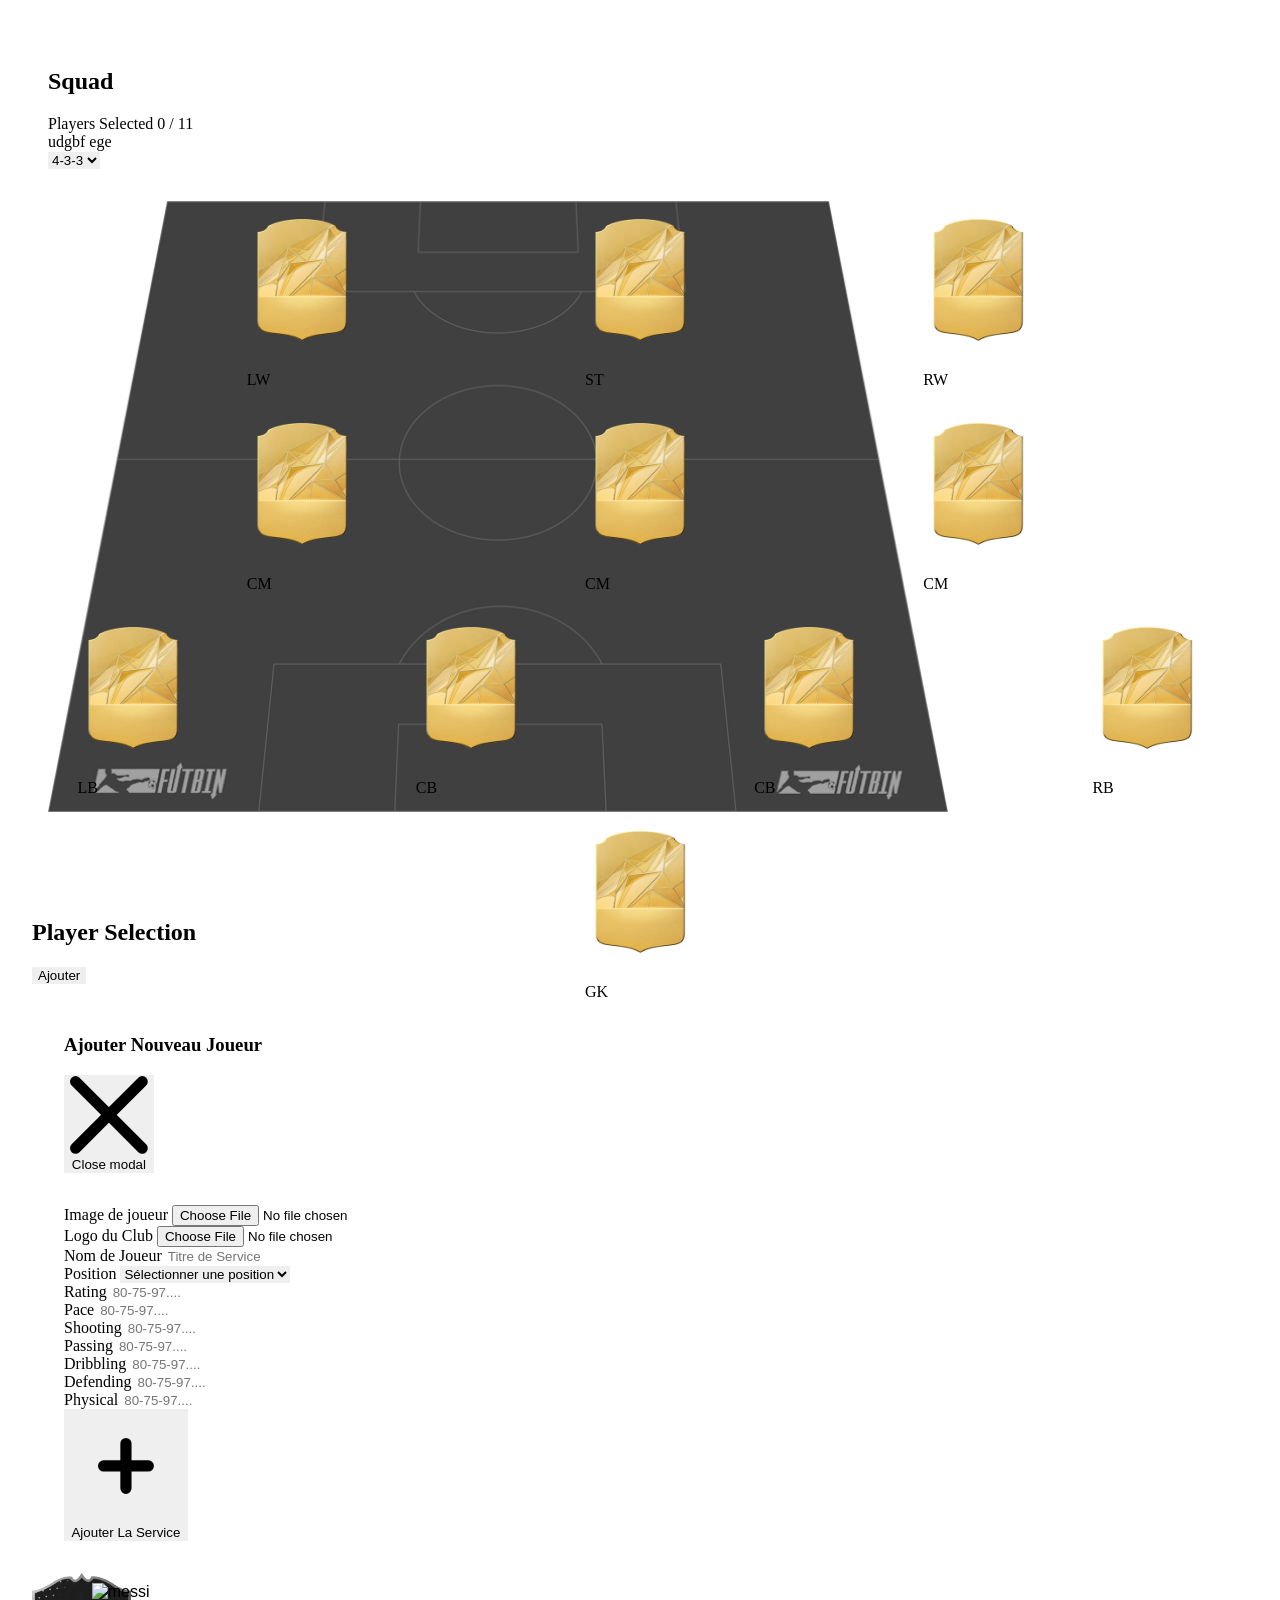
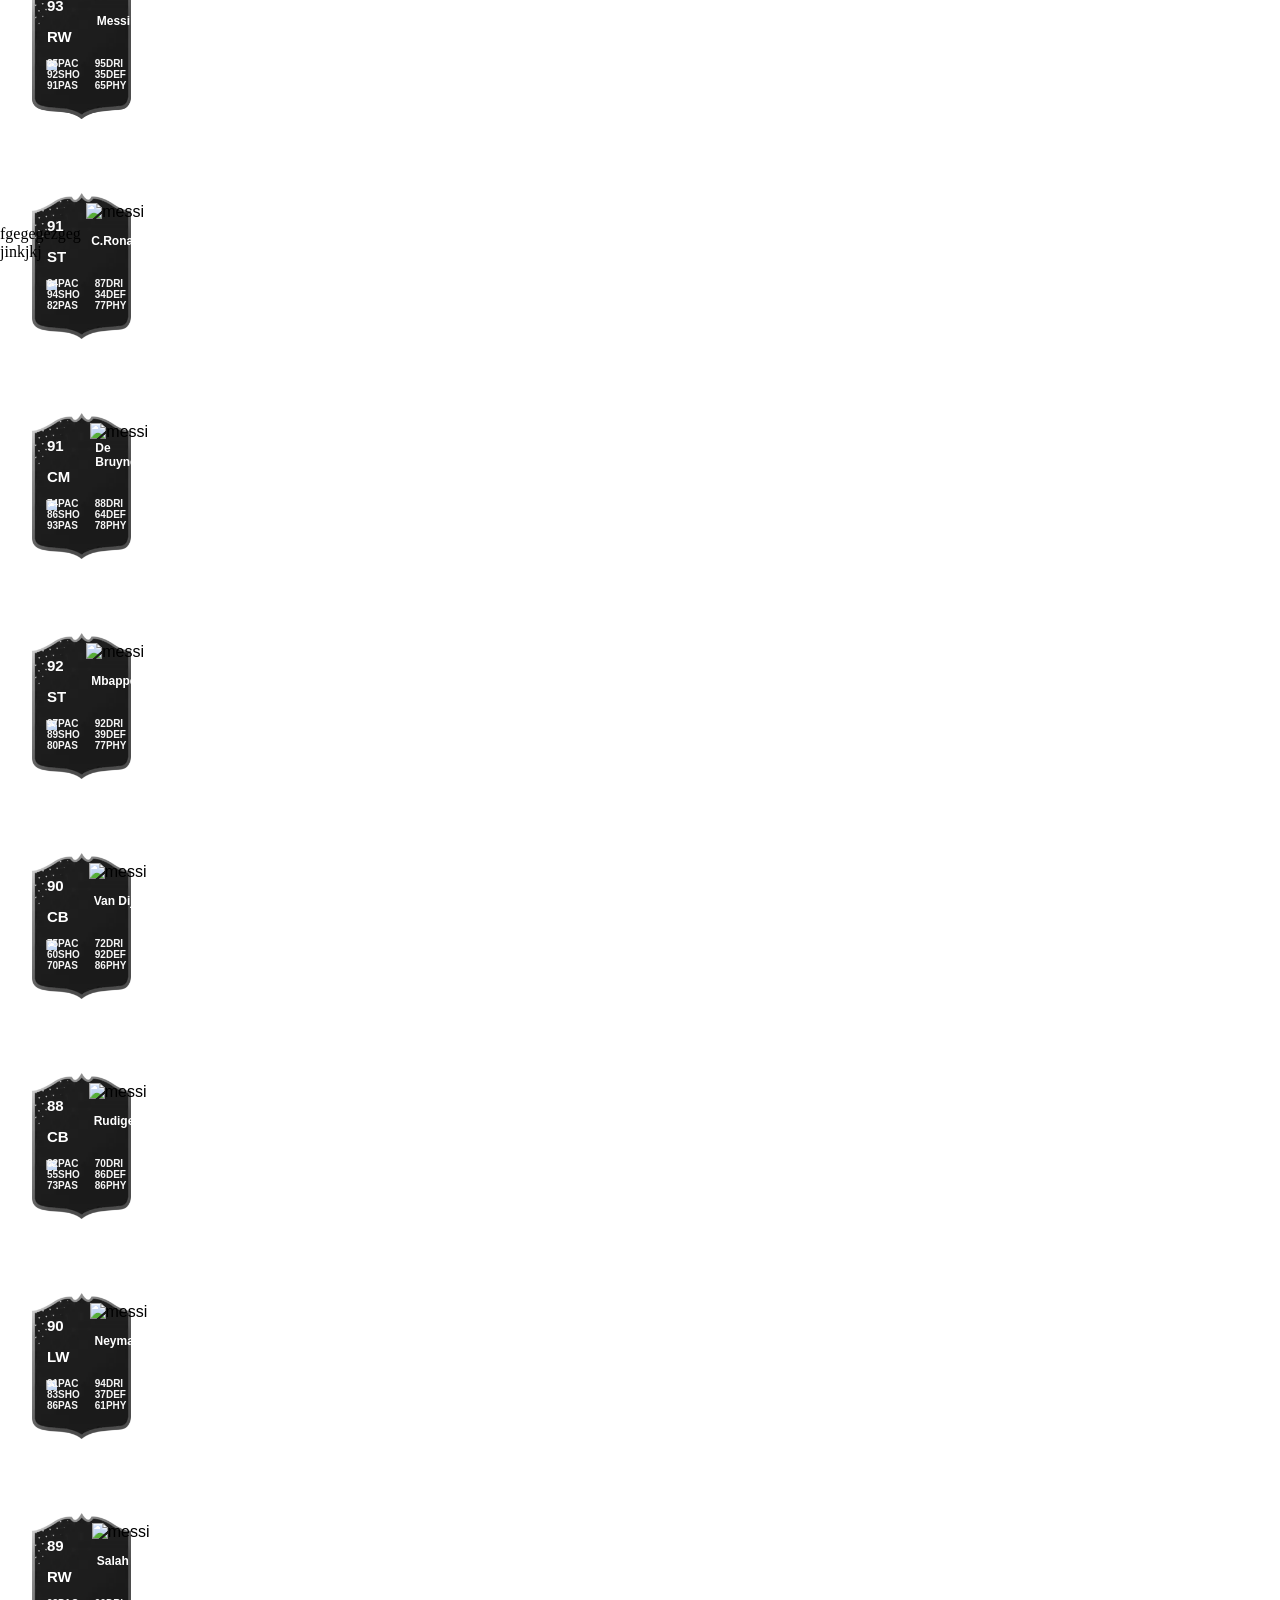
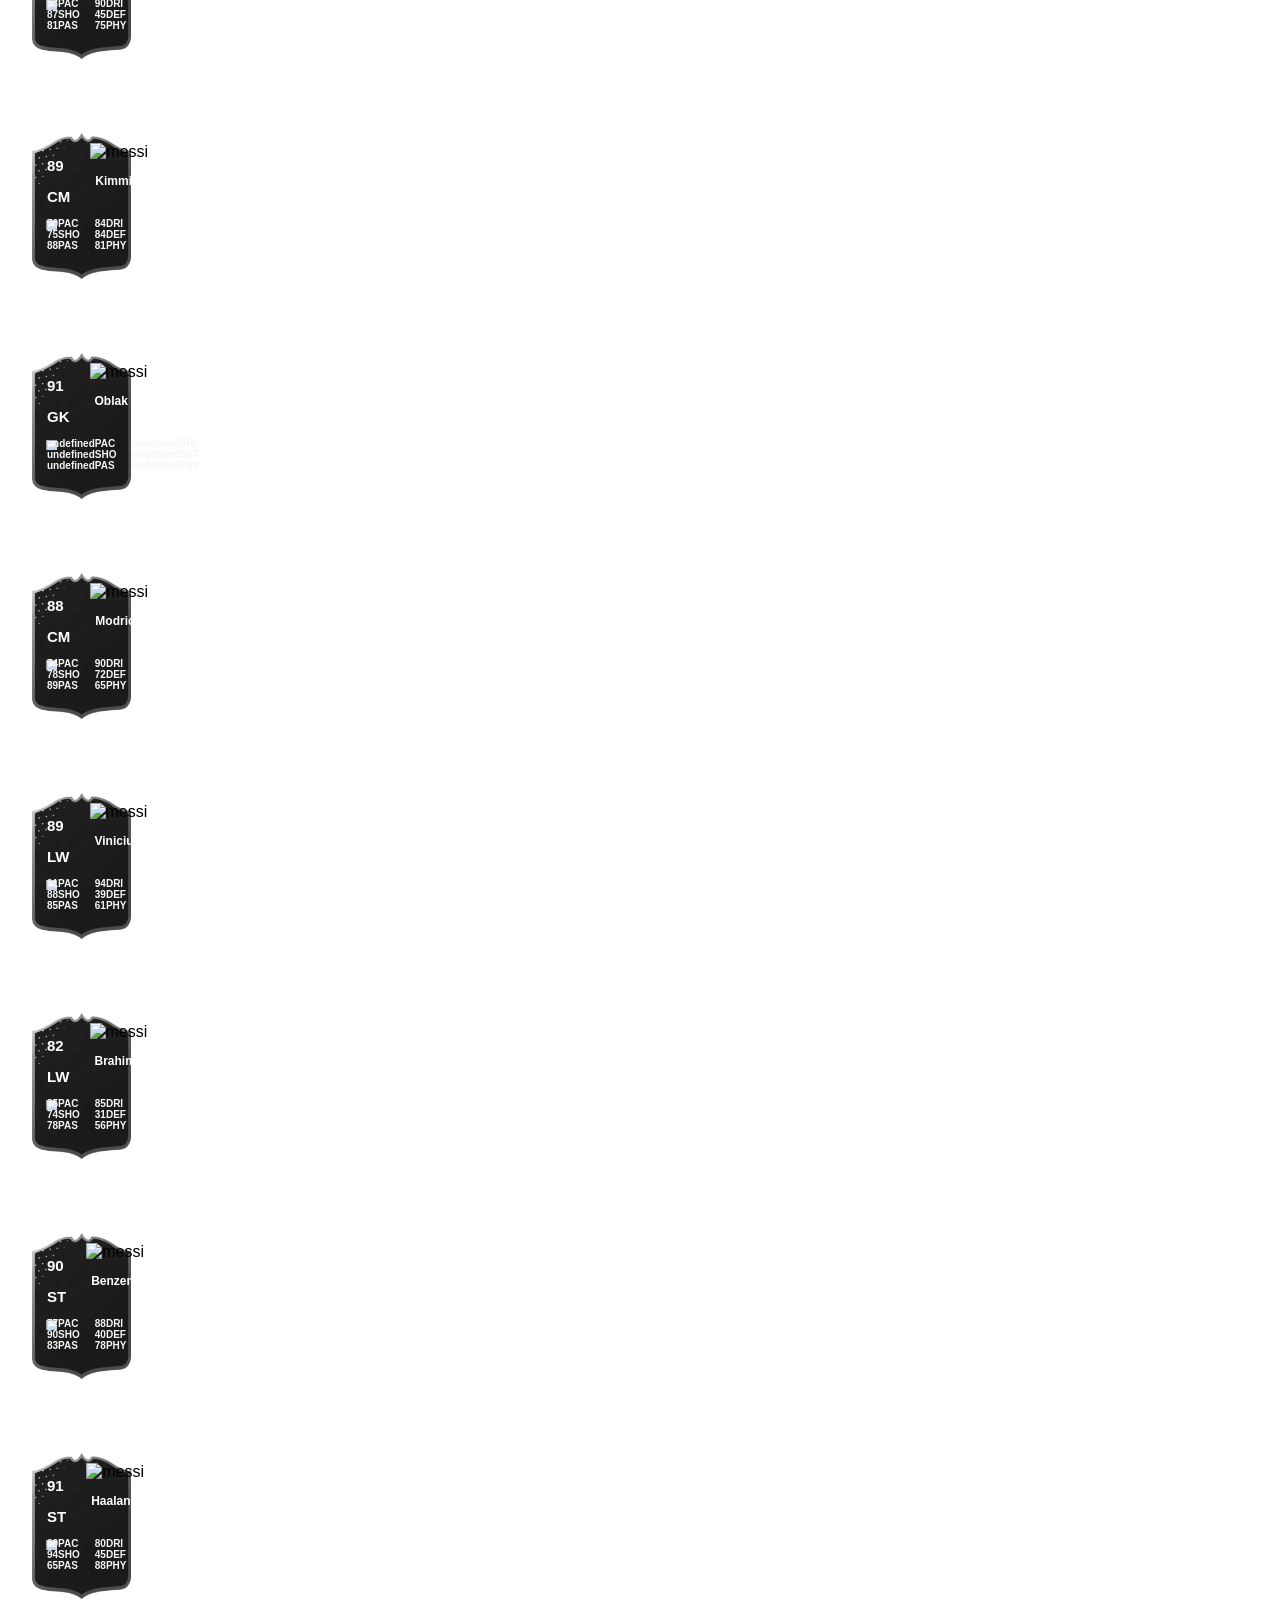
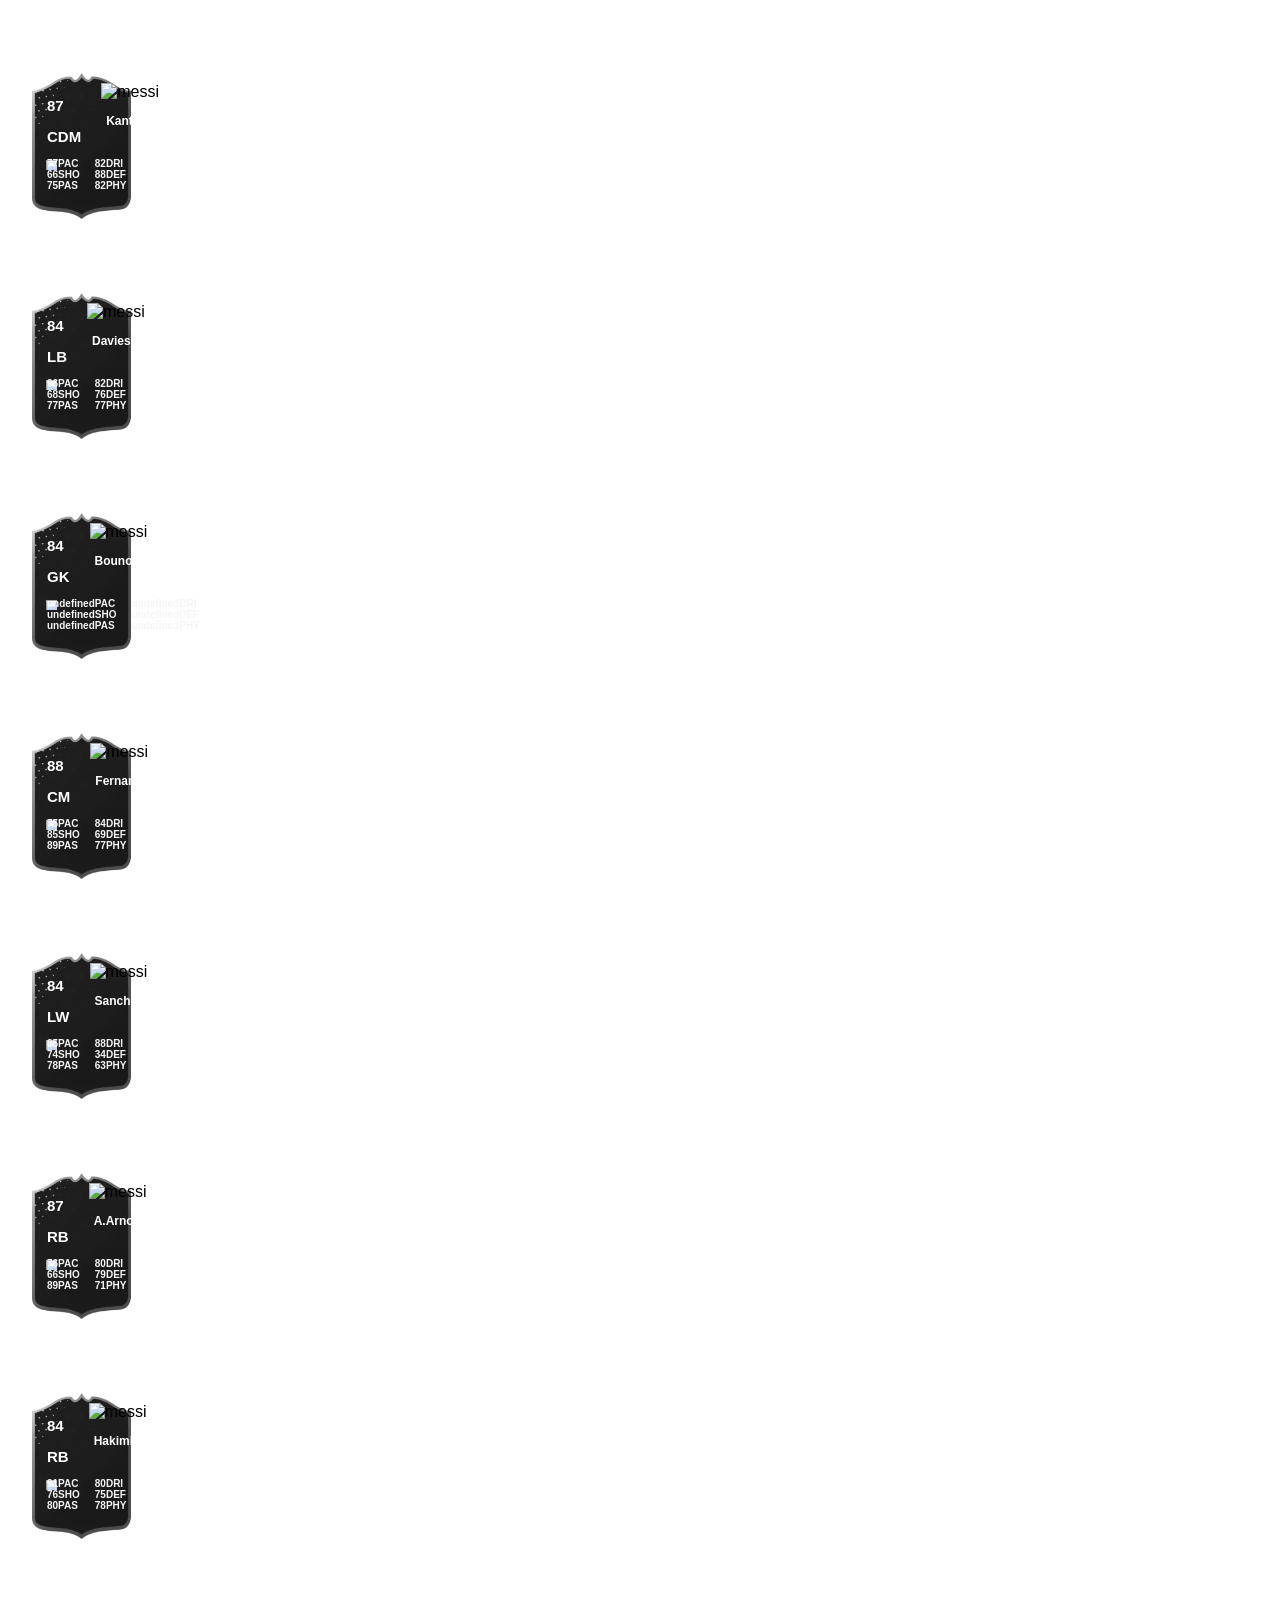
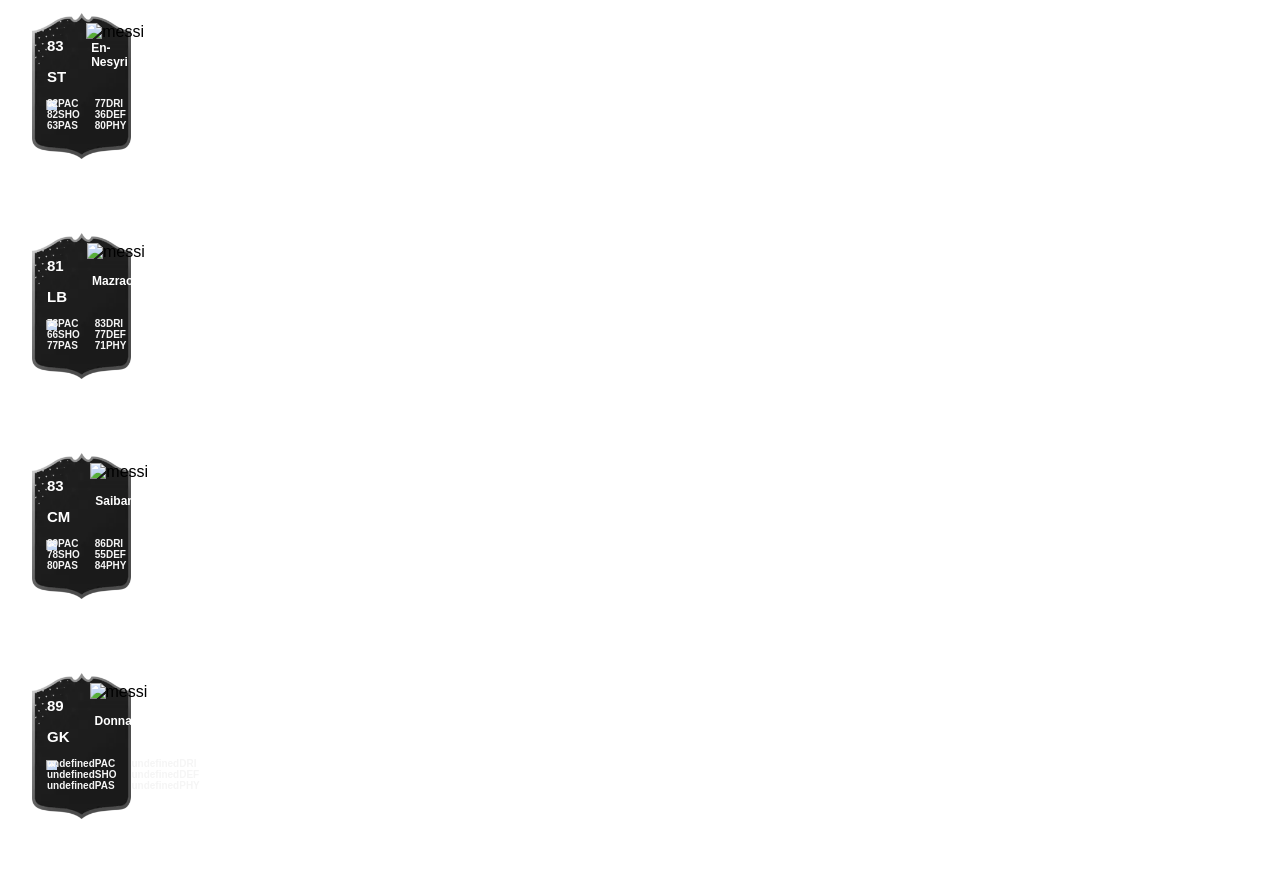
==== src/assets/pages/FUT.html @ 2de10bab "Ajouter la validation de l'ajout dans le modal, ajouter le button de la formation de l'equipe" ====
<!DOCTYPE html>
<html lang="en">
<head>
    <meta charset="UTF-8">
    <meta name="viewport" content="width=device-width, initial-scale=1.0">
    <script src="https://cdn.tailwindcss.com"></script>
    <script src="https://cdn.tailwindcss.com?plugins=forms,typography,aspect-ratio,line-clamp,container-queries"></script>
    <title>FUT</title>
    <link rel="stylesheet" href="../pages/st.css">
</head>
<body class="bg-[url('../img/stadium_background.webp')]">
    <main>
        <section class="">
            
            <div class="p-4">
                
                <div class="flex flex-col lg:flex-row gap-4">
                  
                  <div class="flex-1 rounded-lg shadow-lg p-4">
                    
                    <div class="bg-gradient-to-b from-black via-black-100 to-gray-100 p-4 rounded-lg text-white text-center mb-4">
                      <h2 class="font-bold">Squad</h2>
                      <div class="flex justify-around mt-4">
                        <div>
                          <span class="block text-sm">Players Selected</span>
                          <span class="font-bold text-xl">0 / 11</span>
                        </div>
                        <div>
                          <span class="block text-sm">udgbf</span>
                          <span class="font-bold text-xl">ege</span>
                        </div>
                        <div class="mb-4">
                            <select name="Select plan" id="">
                             <option value="433">4-3-3</option>
                             <option value="433">4-4-2</option>
                             <option value="433">4-5-2</option>
                            </select>
                        </div>
                       </div>
                    </div>
              
                    <div id="equipe" class="p-4 rounded-lg relative">
                       <!-- <img  src="../img/https3A2F2Fcdn.png" alt="" srcset=""> -->
                       <div id="squad" style="background-image: url(../img/https3A2F2Fcdn.png); background-repeat: no-repeat; background-size: 900px;" class="squad_builder">
                            <div data-position="GK" class="player player1">
                                <div class="transition-all hover:scale-105"><img src="../img/badge_gold.webp" style="width: 110px ; height: 150px;" alt=""></div>
                                <p>GK</p>
                            </div>
                        
                            <div data-position="LB" class="player player2">
                                <div class="transition-all hover:scale-105"><img src="../img/badge_gold.webp" style="width: 110px ; height: 150px;" alt=""></div>
                                <p>LB</p>
                            </div>
                            <div data-position="CB" class="player player3">
                                <div class="transition-all hover:scale-105"><img src="../img/badge_gold.webp" style="width: 110px ; height: 150px;" alt=""></div>
                                <p>CB</p>
                            </div>
                            <div data-position="CB" class="player player4">
                                <div class="transition-all hover:scale-105"><img src="../img/badge_gold.webp" style="width: 110px ; height: 150px;" alt=""></div>
                                <p>CB</p>
                            </div>
                            <div data-position="RB" class="player player5">
                                <div class="transition-all hover:scale-105"><img src="../img/badge_gold.webp" style="width: 110px ; height: 150px;" alt=""></div>
                                <p>RB</p>
                            </div>
                            <div data-position="CM" class="player player6">
                                <div class="transition-all hover:scale-105"><img src="../img/badge_gold.webp" style="width: 110px ; height: 150px;" alt=""></div>
                                <p>CM</p>
                            </div>
                            <div data-position="CM" class="player player7">
                                <div class="transition-all hover:scale-105"><img src="../img/badge_gold.webp" style="width: 110px ; height: 150px;" alt=""></div>
                                <p>CM</p>
                            </div>
                            <div data-position="CM" class="player player8">
                                <div class="transition-all hover:scale-105"><img src="../img/badge_gold.webp" style="width: 110px ; height: 150px;" alt=""></div>
                                <p>CM</p>
                            </div>
                            <div data-position="LW" class="player player9">
                                <div class="transition-all hover:scale-105"><img src="../img/badge_gold.webp" style="width: 110px ; height: 150px;" alt=""></div>
                                <p>LW</p>
                            </div>
                            <div data-position="ST" class="player player10">
                                <div class="transition-all hover:scale-105"><img src="../img/badge_gold.webp" style="width: 110px ; height: 150px;" alt=""></div>
                                <p>ST</p>
                            </div>
                            <div data-position="RW" class="player player11">
                                <div class="transition-all hover:scale-105"><img src="../img/badge_gold.webp" style="width: 110px ; height: 150px;" alt=""></div>
                                <p>RW</p>
                            </div>
                        
                       </div>
                    </div>
              
                    
                  </div>
              
                  <div id="players-container" class="w-full lg:w-1/3 bg-white rounded-lg shadow-lg p-4">
                    <h2 class="text-lg font-bold mb-4">Player Selection</h2>
                    <div class="flex justify-center gap-3 mt-5 mb-5">
                        <!-- Modal toggle -->
                        <button id="toggle-modal-btn" data-modal-target="crud-modal" data-modal-toggle="crud-modal" class="block text-black bg-[#FFC57A] hover:bg-blue-800 focus:ring-4 focus:outline-none focus:ring-blue-300 font-medium rounded-lg text-sm px-5 py-2.5 text-center dark:bg-blue-600 dark:hover:bg-blue-700 dark:focus:ring-blue-800" type="button">
                           Ajouter
                        </button>
          
                           <!-- Main modal -->
                          <div id="crud-modal" tabindex="-1" aria-hidden="true" class="hidden overflow-y-auto overflow-x-hidden fixed top-0 right-0 left-0 z-50 justify-center items-center w-full md:inset-0 h-[calc(100%-1rem)] max-h-full">
                               <div class="relative p-4 w-full max-w-md max-h-full">
                                <!-- Modal content -->
                                  <div class="relative bg-white rounded-lg shadow dark:bg-gray-700">
                                     <!-- Modal header -->
                                     <div class="flex items-center justify-between p-4 md:p-5 border-b rounded-t dark:border-gray-600">
                                        <h3 class="text-lg font-semibold text-gray-900 dark:text-white">
                                           Ajouter Nouveau Joueur
                                        </h3>
                                        <button id="cancel-btn"type="button" class="text-gray-400 bg-transparent hover:bg-gray-200 hover:text-gray-900 rounded-lg text-sm w-8 h-8 ms-auto inline-flex justify-center items-center dark:hover:bg-gray-600 dark:hover:text-white" data-modal-toggle="crud-modal">
                                            <svg class="w-3 h-3" aria-hidden="true" xmlns="http://www.w3.org/2000/svg" fill="none" viewBox="0 0 14 14">
                                            <path stroke="currentColor" stroke-linecap="round" stroke-linejoin="round" stroke-width="2" d="m1 1 6 6m0 0 6 6M7 7l6-6M7 7l-6 6"/>
                                            </svg>
                                            <span class="sr-only">Close modal</span>
                                        </button>
                                     </div>
                                   <!-- Modal body -->
                                   <form class="p-4 md:p-5">
                                     <div class="grid gap-4 mb-4 grid-cols-2">
                                       <div class="col-span-2">
                                           <label for="imagejoueur" class="block mb-2 text-sm font-medium text-gray-900 dark:text-white">Image de joueur</label>
                                           <input type="file" name="imagejoueur" id="image-joueur" class="bg-gray-50 border border-gray-300 text-gray-900 text-sm rounded-lg focus:ring-primary-600 focus:border-primary-600 block w-full p-2.5 dark:bg-gray-600 dark:border-gray-500 dark:placeholder-gray-400 dark:text-white dark:focus:ring-primary-500 dark:focus:border-primary-500">
                                       </div>
                                       <div class="col-span-2">
                                          <label for="logoclub" class="block mb-2 text-sm font-medium text-gray-900 dark:text-white">Logo du Club</label>
                                          <input type="file" name="logo" id="logo" class="bg-gray-50 border border-gray-300 text-gray-900 text-sm rounded-lg focus:ring-primary-600 focus:border-primary-600 block w-full p-2.5 dark:bg-gray-600 dark:border-gray-500 dark:placeholder-gray-400 dark:text-white dark:focus:ring-primary-500 dark:focus:border-primary-500">
                                       </div>
                                       <div class="col-span-2">
                                          <label for="name" class="block mb-2 text-sm font-medium text-gray-900 dark:text-white">Nom de Joueur</label>
                                          <input type="text" name="name" id="name" class="bg-gray-50 border border-gray-300 text-gray-900 text-sm rounded-lg focus:ring-primary-600 focus:border-primary-600 block w-full p-2.5 dark:bg-gray-600 dark:border-gray-500 dark:placeholder-gray-400 dark:text-white dark:focus:ring-primary-500 dark:focus:border-primary-500" placeholder="Titre de Service" required="">
                                       </div>
                                       <!-- <div class="col-span-2 sm:col-span-1">
                                          <label for="position" class="block mb-2 text-sm font-medium text-gray-900 dark:text-white">Position</label>
                                          <input type="tex" name="position" id="position" class="bg-gray-50 border border-gray-300 text-gray-900 text-sm rounded-lg focus:ring-primary-600 focus:border-primary-600 block w-full p-2.5 dark:bg-gray-600 dark:border-gray-500 dark:placeholder-gray-400 dark:text-white dark:focus:ring-primary-500 dark:focus:border-primary-500" placeholder="GK-CM-CB...." required="">                                  
                                       </div> -->
                                       <div class="col-span-2 sm:col-span-1">
                                        <label for="position" class="block mb-2 text-sm font-medium text-gray-900 dark:text-white">Position</label>
                                        <select name="position" id="position" class="bg-gray-50 border border-gray-300 text-gray-900 text-sm rounded-lg focus:ring-primary-600 focus:border-primary-600 block w-full p-2.5 dark:bg-gray-600 dark:border-gray-500 dark:placeholder-gray-400 dark:text-white dark:focus:ring-primary-500 dark:focus:border-primary-500" required="">
                                            <option value="">Sélectionner une position</option>
                                            <option value="GK">GK</option>
                                            <option value="LB">LB</option>
                                            <option value="CB">CB</option>
                                            <option value="RB">RB</option>
                                            <option value="CM">CM</option>
                                            <option value="LW">LW</option>
                                            <option value="RW">RW</option>
                                            <option value="ST">ST</option>
                                        </select>
                                    </div>
                                       <div class="col-span-2 sm:col-span-1">
                                          <label for="rating" class="block mb-2 text-sm font-medium text-gray-900 dark:text-white">Rating</label>
                                          <input type="number" name="rating" id="rating" class="bg-gray-50 border border-gray-300 text-gray-900 text-sm rounded-lg focus:ring-primary-600 focus:border-primary-600 block w-full p-2.5 dark:bg-gray-600 dark:border-gray-500 dark:placeholder-gray-400 dark:text-white dark:focus:ring-primary-500 dark:focus:border-primary-500" placeholder="80-75-97...." required="">
                                       </div>
                                       <div class="col-span-2 sm:col-span-1">
                                          <label for="pace" class="block mb-2 text-sm font-medium text-gray-900 dark:text-white">Pace</label>
                                          <input type="number" name="pace" id="pace" class="bg-gray-50 border border-gray-300 text-gray-900 text-sm rounded-lg focus:ring-primary-600 focus:border-primary-600 block w-full p-2.5 dark:bg-gray-600 dark:border-gray-500 dark:placeholder-gray-400 dark:text-white dark:focus:ring-primary-500 dark:focus:border-primary-500" placeholder="80-75-97...." required="">
                                       </div>
                                       <div class="col-span-2 sm:col-span-1">
                                          <label for="shooting" class="block mb-2 text-sm font-medium text-gray-900 dark:text-white">Shooting</label>
                                          <input type="number" name="shooting" id="shooting" class="bg-gray-50 border border-gray-300 text-gray-900 text-sm rounded-lg focus:ring-primary-600 focus:border-primary-600 block w-full p-2.5 dark:bg-gray-600 dark:border-gray-500 dark:placeholder-gray-400 dark:text-white dark:focus:ring-primary-500 dark:focus:border-primary-500" placeholder="80-75-97...." required="">
                                       </div>
                                       <div class="col-span-2 sm:col-span-1">
                                          <label for="passing" class="block mb-2 text-sm font-medium text-gray-900 dark:text-white">Passing</label>
                                          <input type="number" name="passing" id="passing" class="bg-gray-50 border border-gray-300 text-gray-900 text-sm rounded-lg focus:ring-primary-600 focus:border-primary-600 block w-full p-2.5 dark:bg-gray-600 dark:border-gray-500 dark:placeholder-gray-400 dark:text-white dark:focus:ring-primary-500 dark:focus:border-primary-500" placeholder="80-75-97...." required="">
                                       </div>
                                       <div class="col-span-2 sm:col-span-1">
                                          <label for="dribbling" class="block mb-2 text-sm font-medium text-gray-900 dark:text-white">Dribbling</label>
                                          <input type="number" name="dribbling" id="dribbling" class="bg-gray-50 border border-gray-300 text-gray-900 text-sm rounded-lg focus:ring-primary-600 focus:border-primary-600 block w-full p-2.5 dark:bg-gray-600 dark:border-gray-500 dark:placeholder-gray-400 dark:text-white dark:focus:ring-primary-500 dark:focus:border-primary-500" placeholder="80-75-97...." required="">
                                       </div>
                                       <div class="col-span-2 sm:col-span-1">
                                          <label for="defending" class="block mb-2 text-sm font-medium text-gray-900 dark:text-white">Defending</label>
                                          <input type="number" name="defending" id="defending" class="bg-gray-50 border border-gray-300 text-gray-900 text-sm rounded-lg focus:ring-primary-600 focus:border-primary-600 block w-full p-2.5 dark:bg-gray-600 dark:border-gray-500 dark:placeholder-gray-400 dark:text-white dark:focus:ring-primary-500 dark:focus:border-primary-500" placeholder="80-75-97...." required="">
                                       </div>
                                       <div class="col-span-2 sm:col-span-1">
                                          <label for="physical" class="block mb-2 text-sm font-medium text-gray-900 dark:text-white">Physical</label>
                                          <input type="number" name="physical" id="physical" class="bg-gray-50 border border-gray-300 text-gray-900 text-sm rounded-lg focus:ring-primary-600 focus:border-primary-600 block w-full p-2.5 dark:bg-gray-600 dark:border-gray-500 dark:placeholder-gray-400 dark:text-white dark:focus:ring-primary-500 dark:focus:border-primary-500" placeholder="80-75-97...." required="">
                                       </div>
                                      </div>
                                     <button id="ajouter-joueur" type="button"class="text-black inline-flex items-center bg-[#FFC57A] hover:bg-blue-800 focus:ring-4 focus:outline-none focus:ring-blue-300 font-medium rounded-lg text-sm px-5 py-2.5 text-center dark:bg-blue-600 dark:hover:bg-blue-700 dark:focus:ring-blue-800">
                                        <svg class="me-1 -ms-1 w-5 h-5" fill="currentColor" viewBox="0 0 20 20" xmlns="http://www.w3.org/2000/svg"><path fill-rule="evenodd" d="M10 5a1 1 0 011 1v3h3a1 1 0 110 2h-3v3a1 1 0 11-2 0v-3H6a1 1 0 110-2h3V6a1 1 0 011-1z" clip-rule="evenodd"></path></svg>
                                         Ajouter La Service
                                     </button>
                                    </form>
                  </div>
              </div>
                          </div> 
                        
                    </div>
                    <div class="overflow-y-scroll max-h-96" id="cards">
                        <div id="card" class ="bg-[url('../img/placeholder-card-normal.webp')] player transition-all hover:scale-105 flex flex-row card">
                            
                        </div>
                    </div>
                  </div>
                </div>
              </div>

        </section>                                         
        <section>
            <div class="row">
                <div class="col-md-7">fgegegezgeg</div>
                   <div class="col-md-1">jinkjkj 
                   <div class="col-md-4">

                   </div>
                   </div>
                </div>
        </section>
        
    </main>
    <script src="team.js"></script>
</body>
</html>
---- src/assets/pages/st.css ----
*{
 color: rgb(0, 0, 0);
}

body{
    
    background-size: 100% auto;
    background-position: top 70px;
    background-repeat: no-repeat;
    min-width: 320px;
    min-height: 100vh;
    margin: 0;
    display: block;

}
:root{
    --tw-gradient-from: #3b82f6

}



.p-4 {
    padding: 1rem;
}
.to-white {
    --tw-gradient-to: #fff var(--tw-gradient-to-position);
}
.from-blue-500 {
    --tw-gradient-from: #3b82f6 var(--tw-gradient-from-position);
    --tw-gradient-to: rgb(59 130 246 / 0) var(--tw-gradient-to-position);
    --tw-gradient-stops: var(--tw-gradient-from), var(--tw-gradient-to);
}
.bg-gradient-to-b {
    background-image: linear-gradient(to bottom, var(--tw-gradient-stops));
}
.min-h-screen {
    min-height: 100vh;
}
* {
    box-sizing: border-box;
    border-width: 0;
    border-style: solid;
    border-color: #e5e7eb;
}
div {
    display: block;
    unicode-bidi: isolate;
}
.squad_builder{
    display: grid;
    height: 650px;
    place-items: center;
    
    grid-template-columns: repeat(7,1fr); /* Three columns */
    grid-template-rows: repeat(7,1fr);/* Auto-sized rows */
    grid-column-gap: 0px;
    grid-row-gap: 0px;
    grid-template-areas: 
     "... ... st ... ..."
     "lw ... ... ... rw"
     "... cm cm cm ..."
     "lb cb ... cb rb"
     "... ... gk ... ..."; 
} 
.player1{
    grid-area: 7/4/8/5;
}
.player2{
    grid-area: 6/1/7/2;
}
.player3{
    grid-area: 6/3/7/4;
}
.player4{
    grid-area: 6/5/7/6;
}
.player5{
    grid-area: 6/7/7/8;
}
.player6{
    grid-area: 4/2/5/3;
}
.player7{
    grid-area: 4/4/5/5;
}
.player8{
    grid-area: 4/6/5/7;
}
.player9{
    grid-area: 2/2/3/3;
}
.player10{
    grid-area: 2/4/3/5;
}
.player11{
    grid-area: 2/6/3/7;
}

.players-container{

    flex-wrap: wrap;
    display: none;
    width: 70%;
}
.card{
    background-image: url("../img/placeholder-card-normal.webp");
    background-size: 100%;
    height:220px;
    width:99px;
    background-repeat: no-repeat;
    font-family: "Oswald", sans-serif;
    font-optical-sizing: auto;
    font-weight: normal;
    font-style: normal;
}
.card .first-section{
    height:55px;
}
.card .image-name{
    display: flex;
    flex-direction: column;
}


.card .image-name img{
    height: 60px;
    width:60px;
    padding-top: 10px;
}

.card .image-name h1{
    margin: 0;
    font-size: 12px;
    color: white;
    
}

.first-section{
    display: flex;
    flex-direction: row;
    gap: 20px;
}

.card .first-section .position-rating{
    display: flex;
    flex-direction: column;
    gap:2px;
    padding-top: 15px;
}

.card .first-section .position-rating img{
    height:25px;
    width:25px;
    padding-left: 15px;
}

.card .first-section .position-rating h1{
    font-size: 15px;
    color: white;
    padding-left: 15px;
}
.nom{
    padding-left: 5px;
} 
.card .first-section .position-rating img{
    padding-left:14px ;
    padding-bottom: 15px;
}
.card .first-section .position-rating .rating{
    padding-top: 9px;
    margin:0;

}


.card .first-section .position-rating .positions{
    margin: 0;
}


.card .informations h1{
    font-size: 10px;
    color: whitesmoke;
    margin:0;

}

.card .informations{
    display: flex;
    flex-direction: row;
    gap: 15px;
    margin-bottom: 10px;
    padding-left: 15px;
    padding-top: 30px;

}

/* For small screens, like mobile (max-width: 600px) */
@media (max-width: 600px) {
    .card {
        width: 100%; /* Full width for small screens */
        height: auto; /* Auto height */
        grid-template-columns: 1fr; /* 1 column layout for mobile */
    }

    .card .first-section {
        height: auto; /* Adjust the height of the first section */
    }

    .card .image-name img {
        width: 50px; /* Smaller image size on mobile */
        height: 50px;
    }

    .card .first-section .position-rating {
        flex-direction: row; /* Position ratings side-by-side on mobile */
        padding-top: 10px;
    }

    .card .first-section .position-rating h1 {
        font-size: 12px; /* Adjust font size for smaller screens */
    }

    .card .informations {
        grid-template-columns: 1fr; /* Stack the information section on top */
        padding-left: 10px;
        padding-top: 10px;
    }

    .card .informations h1 {
        font-size: 8px; /* Smaller text size */
    }
}

@media (min-width: 600px) and (max-width: 1024px) {
    .card {
        grid-template-columns: repeat(2, 1fr); 
    }

    .card .image-name img {
        width: 55px; 
        height: 55px;
    }

    .card .first-section .position-rating h1 {
        font-size: 14px; 
    }

    .card .informations {
        grid-template-columns: repeat(2, 1fr);
        padding-left: 15px;
    }

    .card .informations h1 {
        font-size: 9px;
    }
}

.container {
    text-align: center;
}

/* Style du bouton */
.btn {
    background-color: #4CAF50; /* Couleur initiale du bouton */
    color: white; /* Texte blanc */
    border: none;
    padding: 15px 32px; /* Taille du bouton */
    text-align: center;
    text-decoration: none;
    display: inline-block;
    font-size: 16px;
    margin: 4px 2px;
    cursor: pointer;
    border-radius: 8px; /* Coins arrondis */
    transition: background-color 0.3s ease;
}

/* Effet au survol */
.btn:hover {
    background-color: #45a049;
}

/* Message d'info après avoir cliqué sur le bouton */
#message {
    font-size: 18px;
    color: #333;
    font-weight: bold;
}
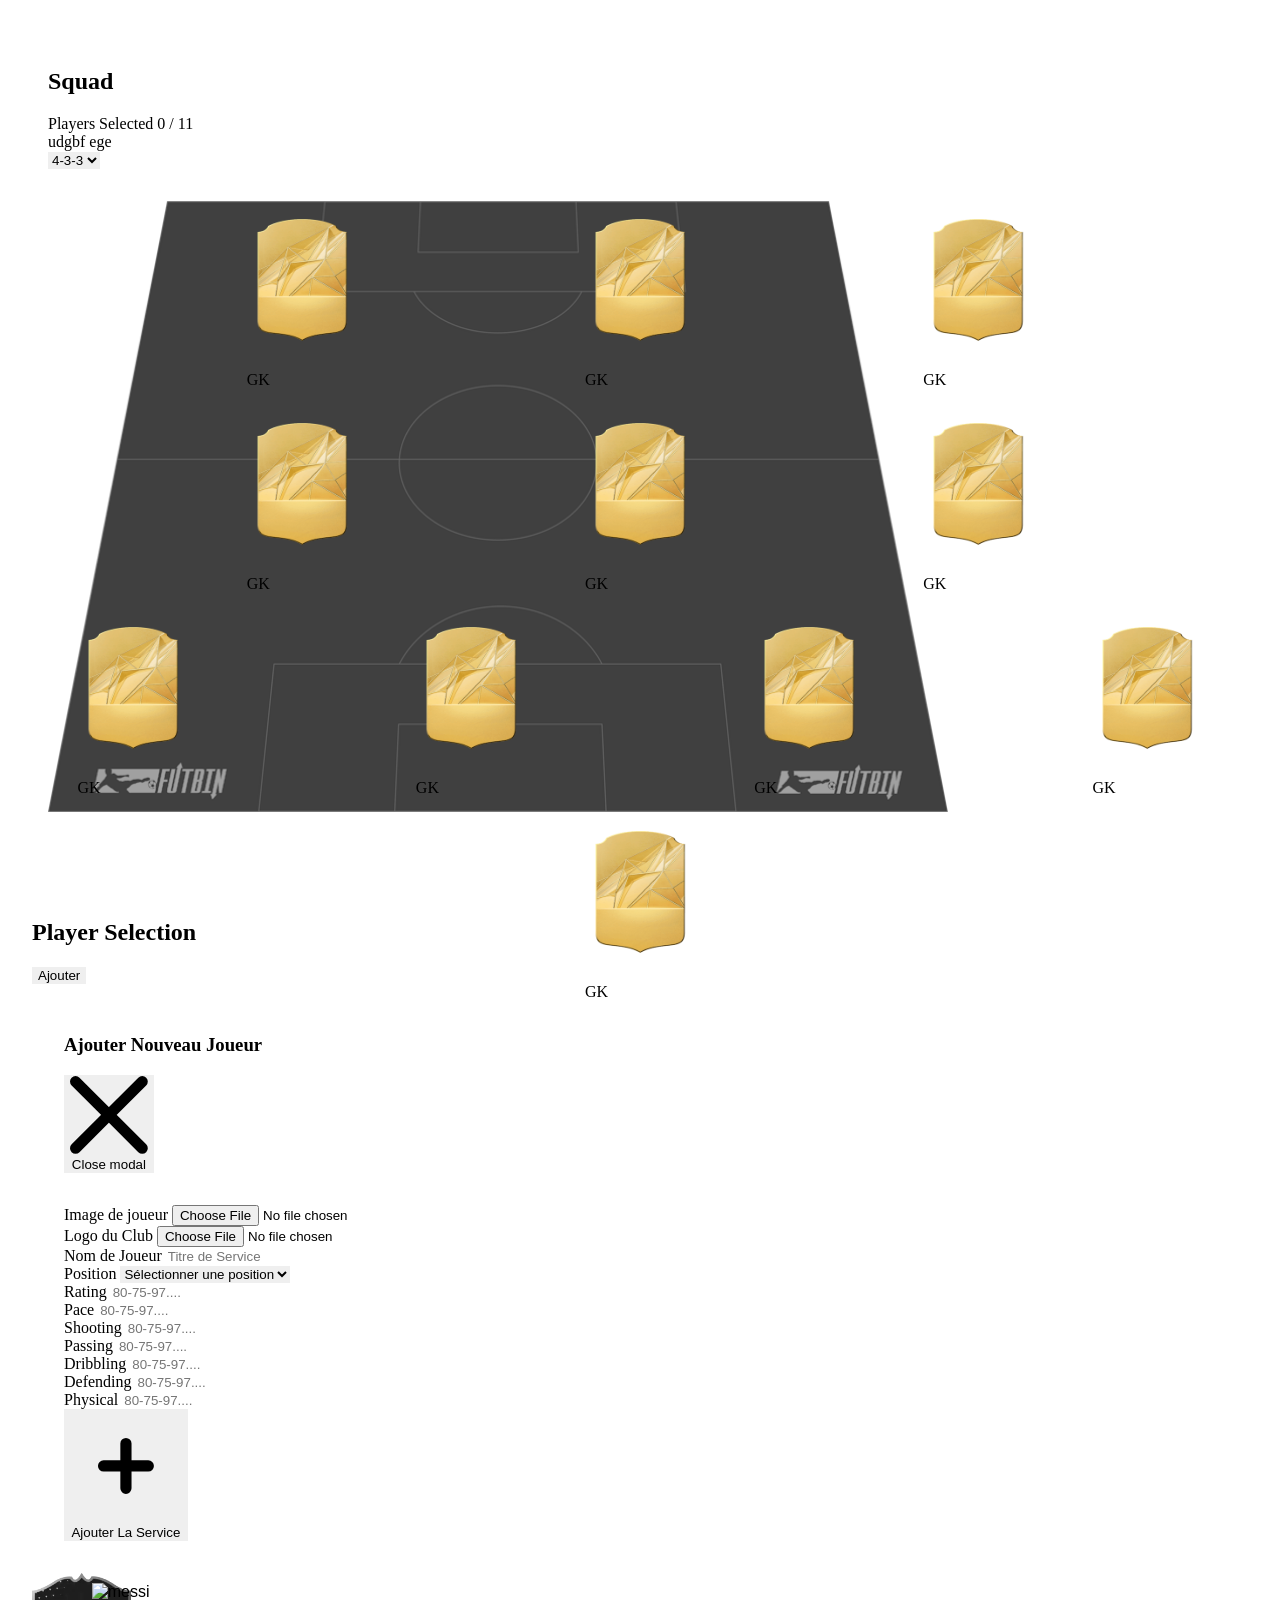
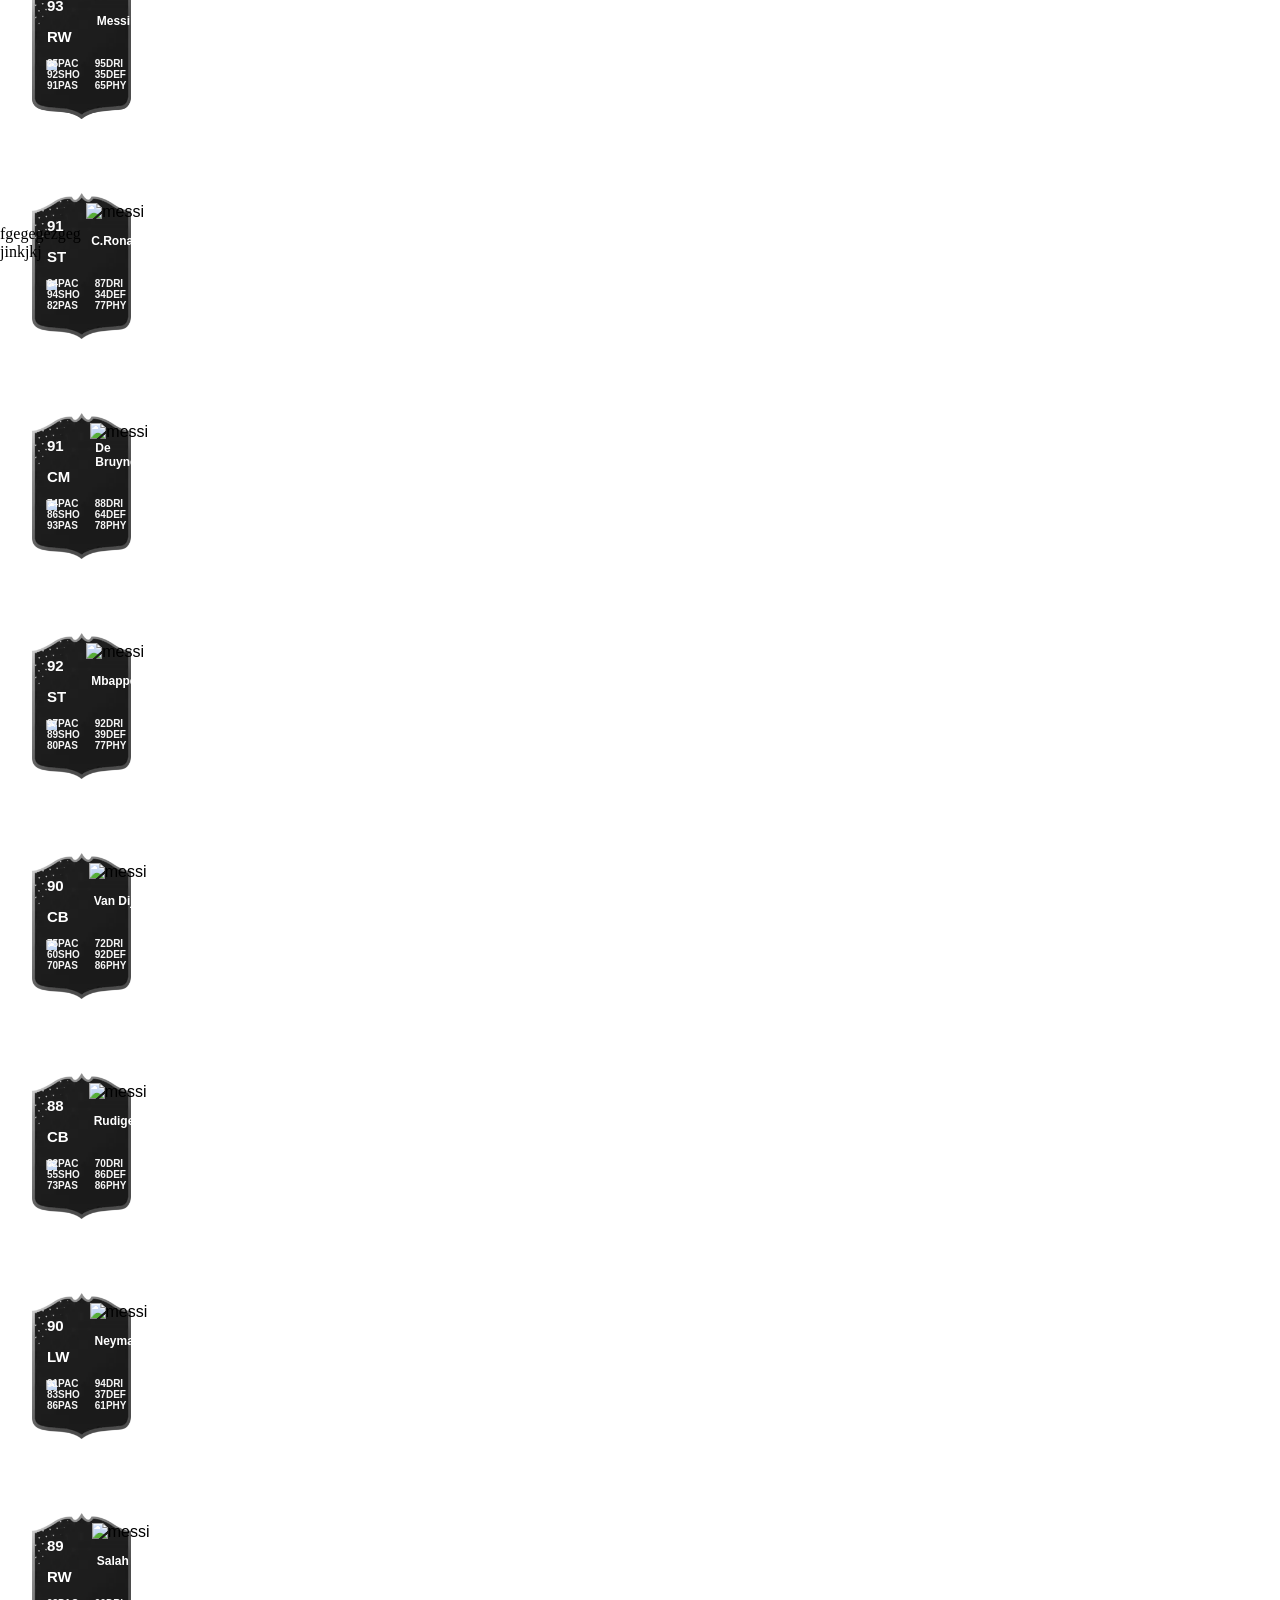
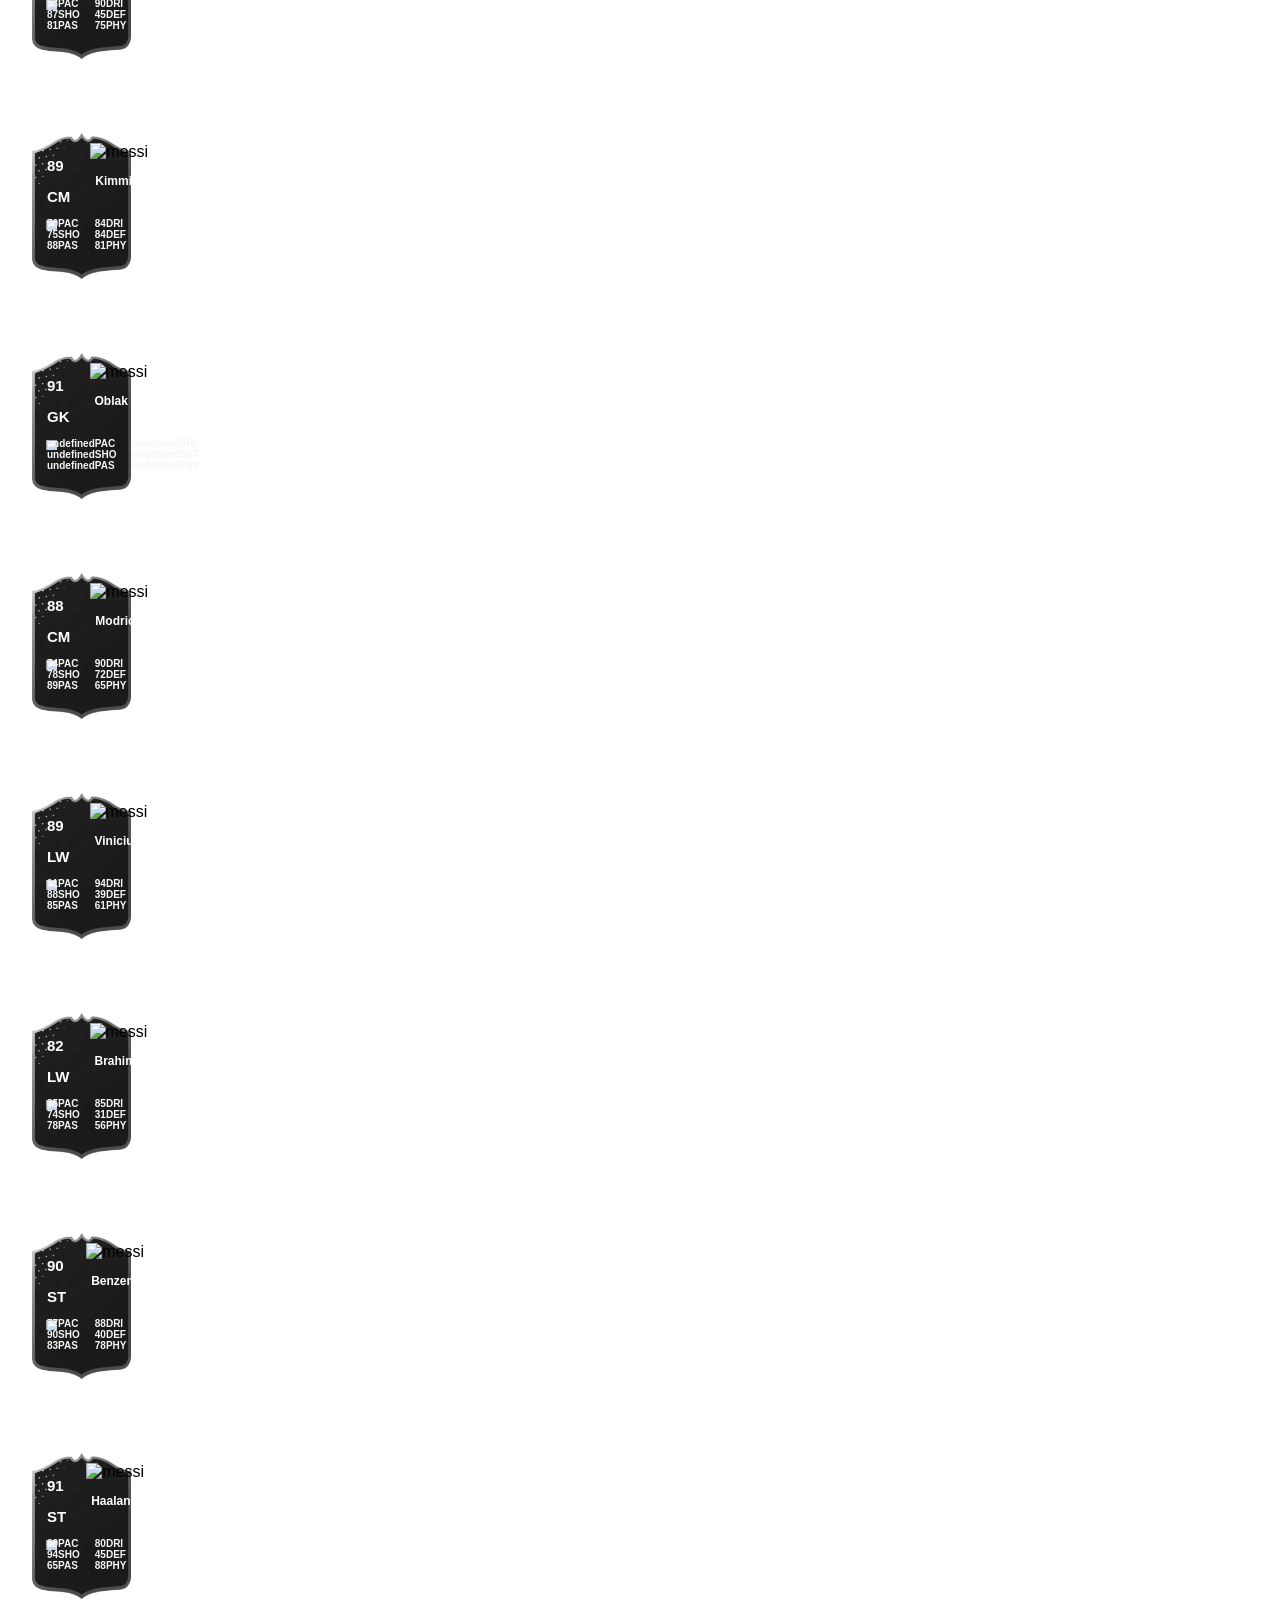
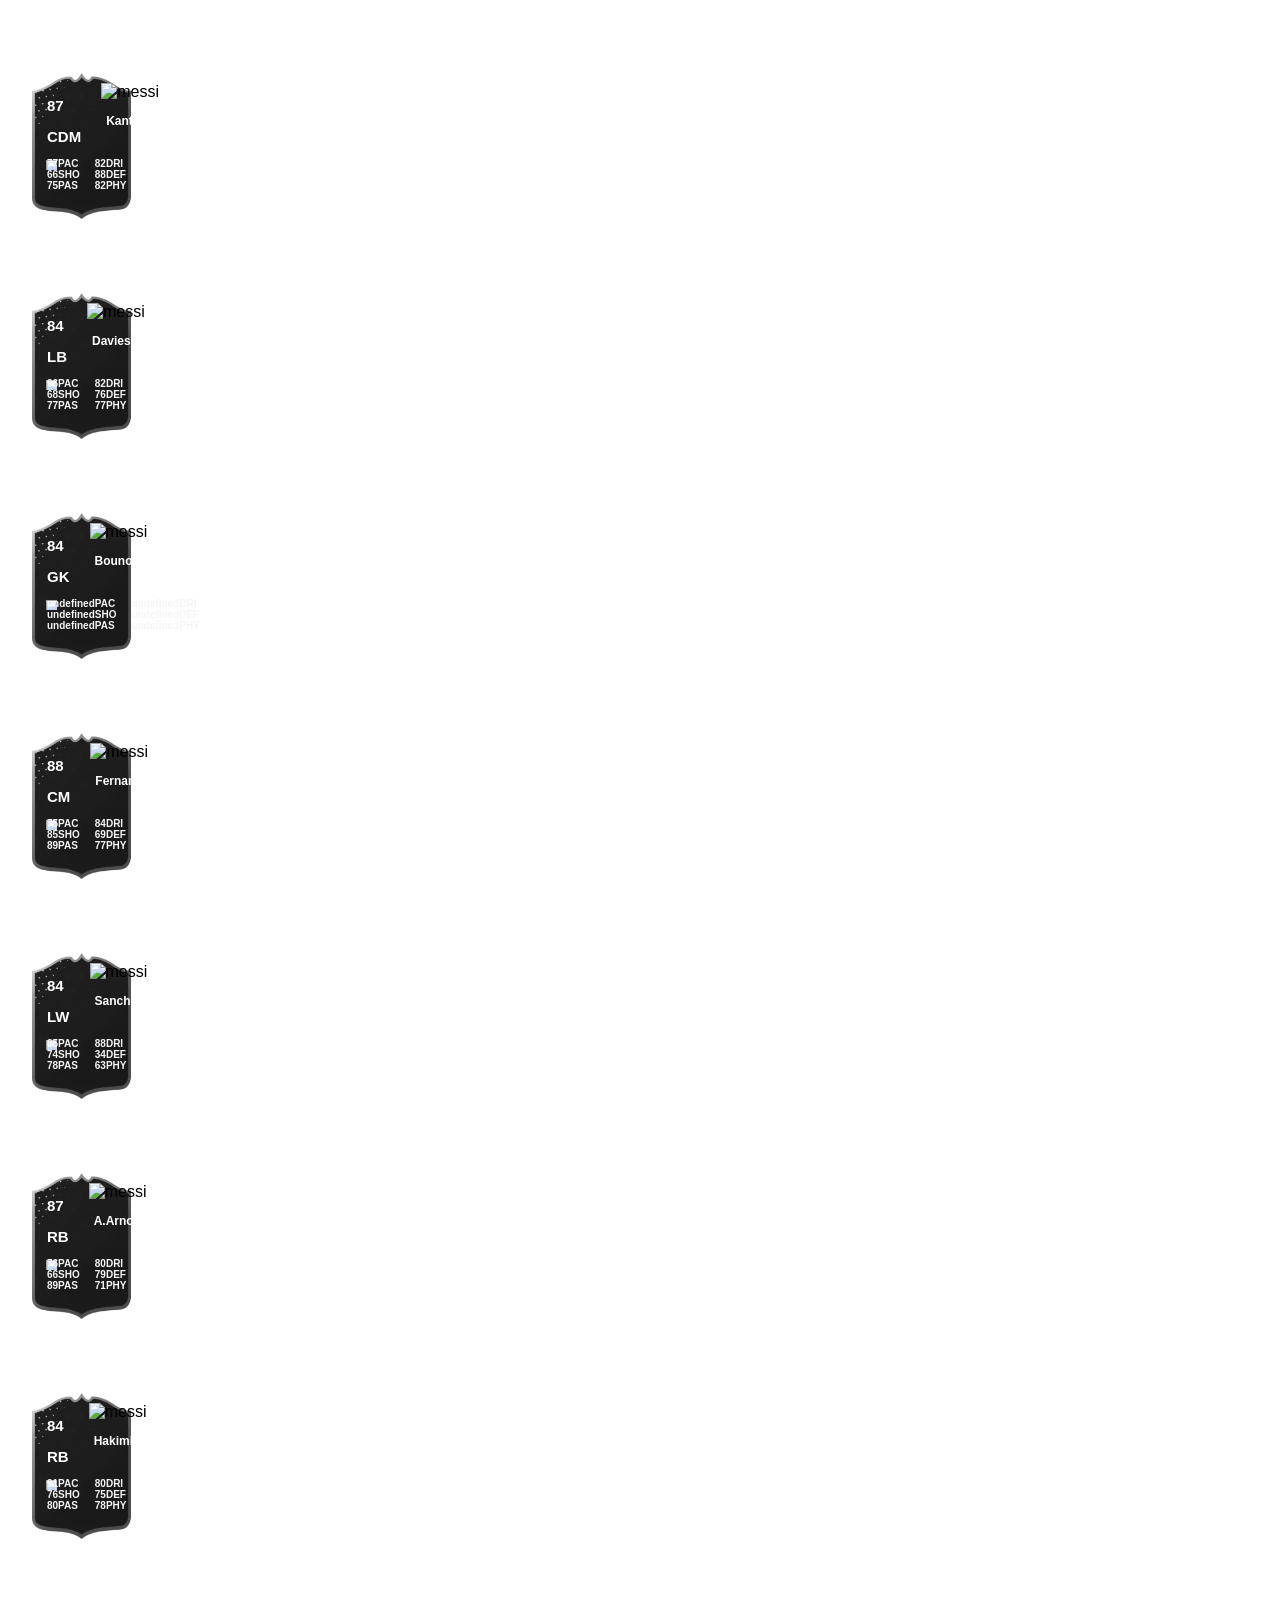
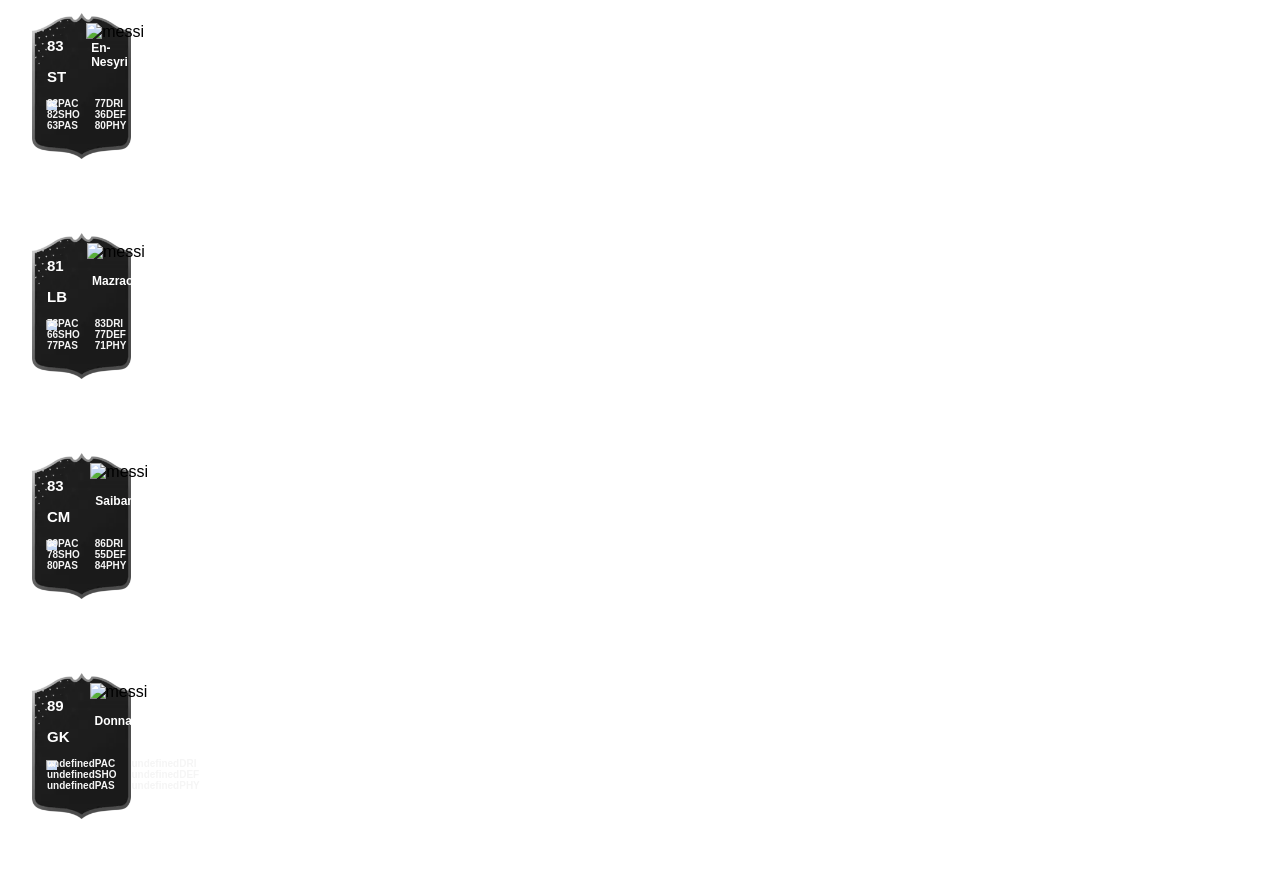
==== commit 4808b82d: "ajouter l option de drag and drop et faire quelque modification sur la page html" ====
--- a/src/assets/pages/FUT.html
+++ b/src/assets/pages/FUT.html
@@ -40,55 +40,102 @@
                     </div>
               
                     <div id="equipe" class="p-4 rounded-lg relative">
-                       <!-- <img  src="../img/https3A2F2Fcdn.png" alt="" srcset=""> -->
-                       <div id="squad" style="background-image: url(../img/https3A2F2Fcdn.png); background-repeat: no-repeat; background-size: 900px;" class="squad_builder">
+                       
+                       <!-- <div id="squad" style="background-image: url(../img/https3A2F2Fcdn.png); background-repeat: no-repeat; background-size: 900px;" class="squad_builder">
                             <div data-position="GK" class="player player1">
-                                <div class="transition-all hover:scale-105"><img src="../img/badge_gold.webp" style="width: 110px ; height: 150px;" alt=""></div>
+                                <div class="player transition-all hover:scale-105"><img src="../img/badge_gold.webp" style="width: 110px ; height: 150px;" alt=""></div>
                                 <p>GK</p>
                             </div>
                         
                             <div data-position="LB" class="player player2">
-                                <div class="transition-all hover:scale-105"><img src="../img/badge_gold.webp" style="width: 110px ; height: 150px;" alt=""></div>
+                                <div class="player transition-all hover:scale-105"><img src="../img/badge_gold.webp" style="width: 110px ; height: 150px;" alt=""></div>
                                 <p>LB</p>
                             </div>
                             <div data-position="CB" class="player player3">
-                                <div class="transition-all hover:scale-105"><img src="../img/badge_gold.webp" style="width: 110px ; height: 150px;" alt=""></div>
+                                <div class="player transition-all hover:scale-105"><img src="../img/badge_gold.webp" style="width: 110px ; height: 150px;" alt=""></div>
                                 <p>CB</p>
                             </div>
                             <div data-position="CB" class="player player4">
-                                <div class="transition-all hover:scale-105"><img src="../img/badge_gold.webp" style="width: 110px ; height: 150px;" alt=""></div>
+                                <div class= "player transition-all hover:scale-105"><img src="../img/badge_gold.webp" style="width: 110px ; height: 150px;" alt=""></div>
                                 <p>CB</p>
                             </div>
                             <div data-position="RB" class="player player5">
-                                <div class="transition-all hover:scale-105"><img src="../img/badge_gold.webp" style="width: 110px ; height: 150px;" alt=""></div>
+                                <div class="player transition-all hover:scale-105"><img src="../img/badge_gold.webp" style="width: 110px ; height: 150px;" alt=""></div>
                                 <p>RB</p>
                             </div>
                             <div data-position="CM" class="player player6">
-                                <div class="transition-all hover:scale-105"><img src="../img/badge_gold.webp" style="width: 110px ; height: 150px;" alt=""></div>
+                                <div class="player transition-all hover:scale-105"><img src="../img/badge_gold.webp" style="width: 110px ; height: 150px;" alt=""></div>
                                 <p>CM</p>
                             </div>
                             <div data-position="CM" class="player player7">
-                                <div class="transition-all hover:scale-105"><img src="../img/badge_gold.webp" style="width: 110px ; height: 150px;" alt=""></div>
+                                <div class="player transition-all hover:scale-105"><img src="../img/badge_gold.webp" style="width: 110px ; height: 150px;" alt=""></div>
                                 <p>CM</p>
                             </div>
                             <div data-position="CM" class="player player8">
-                                <div class="transition-all hover:scale-105"><img src="../img/badge_gold.webp" style="width: 110px ; height: 150px;" alt=""></div>
+                                <div class="player transition-all hover:scale-105"><img src="../img/badge_gold.webp" style="width: 110px ; height: 150px;" alt=""></div>
                                 <p>CM</p>
                             </div>
                             <div data-position="LW" class="player player9">
-                                <div class="transition-all hover:scale-105"><img src="../img/badge_gold.webp" style="width: 110px ; height: 150px;" alt=""></div>
+                                <div class="player transition-all hover:scale-105"><img src="../img/badge_gold.webp" style="width: 110px ; height: 150px;" alt=""></div>
                                 <p>LW</p>
                             </div>
                             <div data-position="ST" class="player player10">
-                                <div class="transition-all hover:scale-105"><img src="../img/badge_gold.webp" style="width: 110px ; height: 150px;" alt=""></div>
+                                <div class="player transition-all hover:scale-105"><img src="../img/badge_gold.webp" style="width: 110px ; height: 150px;" alt=""></div>
                                 <p>ST</p>
                             </div>
                             <div data-position="RW" class="player player11">
-                                <div class="transition-all hover:scale-105"><img src="../img/badge_gold.webp" style="width: 110px ; height: 150px;" alt=""></div>
+                                <div class="player transition-all hover:scale-105"><img src="../img/badge_gold.webp" style="width: 110px ; height: 150px;" alt=""></div>
                                 <p>RW</p>
                             </div>
                         
-                       </div>
+                       </div> -->
+                       <div id="squad" class="squad_builder" style="background-image: url(../img/https3A2F2Fcdn.png); background-repeat: no-repeat; background-size: 900px;">
+                        <!-- Various player positions on the pitch -->
+                        <div data-position="GK" class="player player1">
+                            <div class="player1 transition-all hover:scale-105"><img src="../img/badge_gold.webp" style="width: 110px; height: 150px;" alt=""></div>
+                            <p>GK</p>
+                        </div>
+                        <div data-position="LB" class="player player2">
+                            <div class="player2 transition-all hover:scale-105"><img src="../img/badge_gold.webp" style="width: 110px; height: 150px;" alt=""></div>
+                            <p>GK</p>
+                        </div>
+                        <div data-position="CB" class="player player3">
+                            <div class="player3 transition-all hover:scale-105"><img src="../img/badge_gold.webp" style="width: 110px; height: 150px;" alt=""></div>
+                            <p>GK</p>
+                        </div>
+                        <div data-position="CB" class="player player4">
+                            <div class="player4 transition-all hover:scale-105"><img src="../img/badge_gold.webp" style="width: 110px; height: 150px;" alt=""></div>
+                            <p>GK</p>
+                        </div>
+                        <div data-position="RB" class="player player5">
+                            <div class="player5 transition-all hover:scale-105"><img src="../img/badge_gold.webp" style="width: 110px; height: 150px;" alt=""></div>
+                            <p>GK</p>
+                        </div>
+                        <div data-position="CM" class="player player6">
+                            <div class="player6 transition-all hover:scale-105"><img src="../img/badge_gold.webp" style="width: 110px; height: 150px;" alt=""></div>
+                            <p>GK</p>
+                        </div>
+                        <div data-position="CM" class="player player7">
+                            <div class="player7 transition-all hover:scale-105"><img src="../img/badge_gold.webp" style="width: 110px; height: 150px;" alt=""></div>
+                            <p>GK</p>
+                        </div>
+                        <div data-position="CM" class="player player8">
+                            <div class="player8 transition-all hover:scale-105"><img src="../img/badge_gold.webp" style="width: 110px; height: 150px;" alt=""></div>
+                            <p>GK</p>
+                        </div>
+                        <div data-position="LW" class="player player9">
+                            <div class="player9 transition-all hover:scale-105"><img src="../img/badge_gold.webp" style="width: 110px; height: 150px;" alt=""></div>
+                            <p>GK</p>
+                        </div>
+                        <div data-position="ST" class="player player10">
+                            <div class="player10 transition-all hover:scale-105"><img src="../img/badge_gold.webp" style="width: 110px; height: 150px;" alt=""></div>
+                            <p>GK</p>
+                        </div>
+                        <div data-position="RW" class="player player11">
+                            <div class="player11 transition-all hover:scale-105"><img src="../img/badge_gold.webp" style="width: 110px; height: 150px;" alt=""></div>
+                            <p>GK</p>
+                        </div>
+                    </div>
                     </div>
               
                     
@@ -192,8 +239,8 @@
                         
                     </div>
                     <div class="overflow-y-scroll max-h-96" id="cards">
-                        <div id="card" class ="bg-[url('../img/placeholder-card-normal.webp')] player transition-all hover:scale-105 flex flex-row card">
-                            
+                        <div id="card" class="player transition-all hover:scale-105 flex flex-row card">
+                           
                         </div>
                     </div>
                   </div>
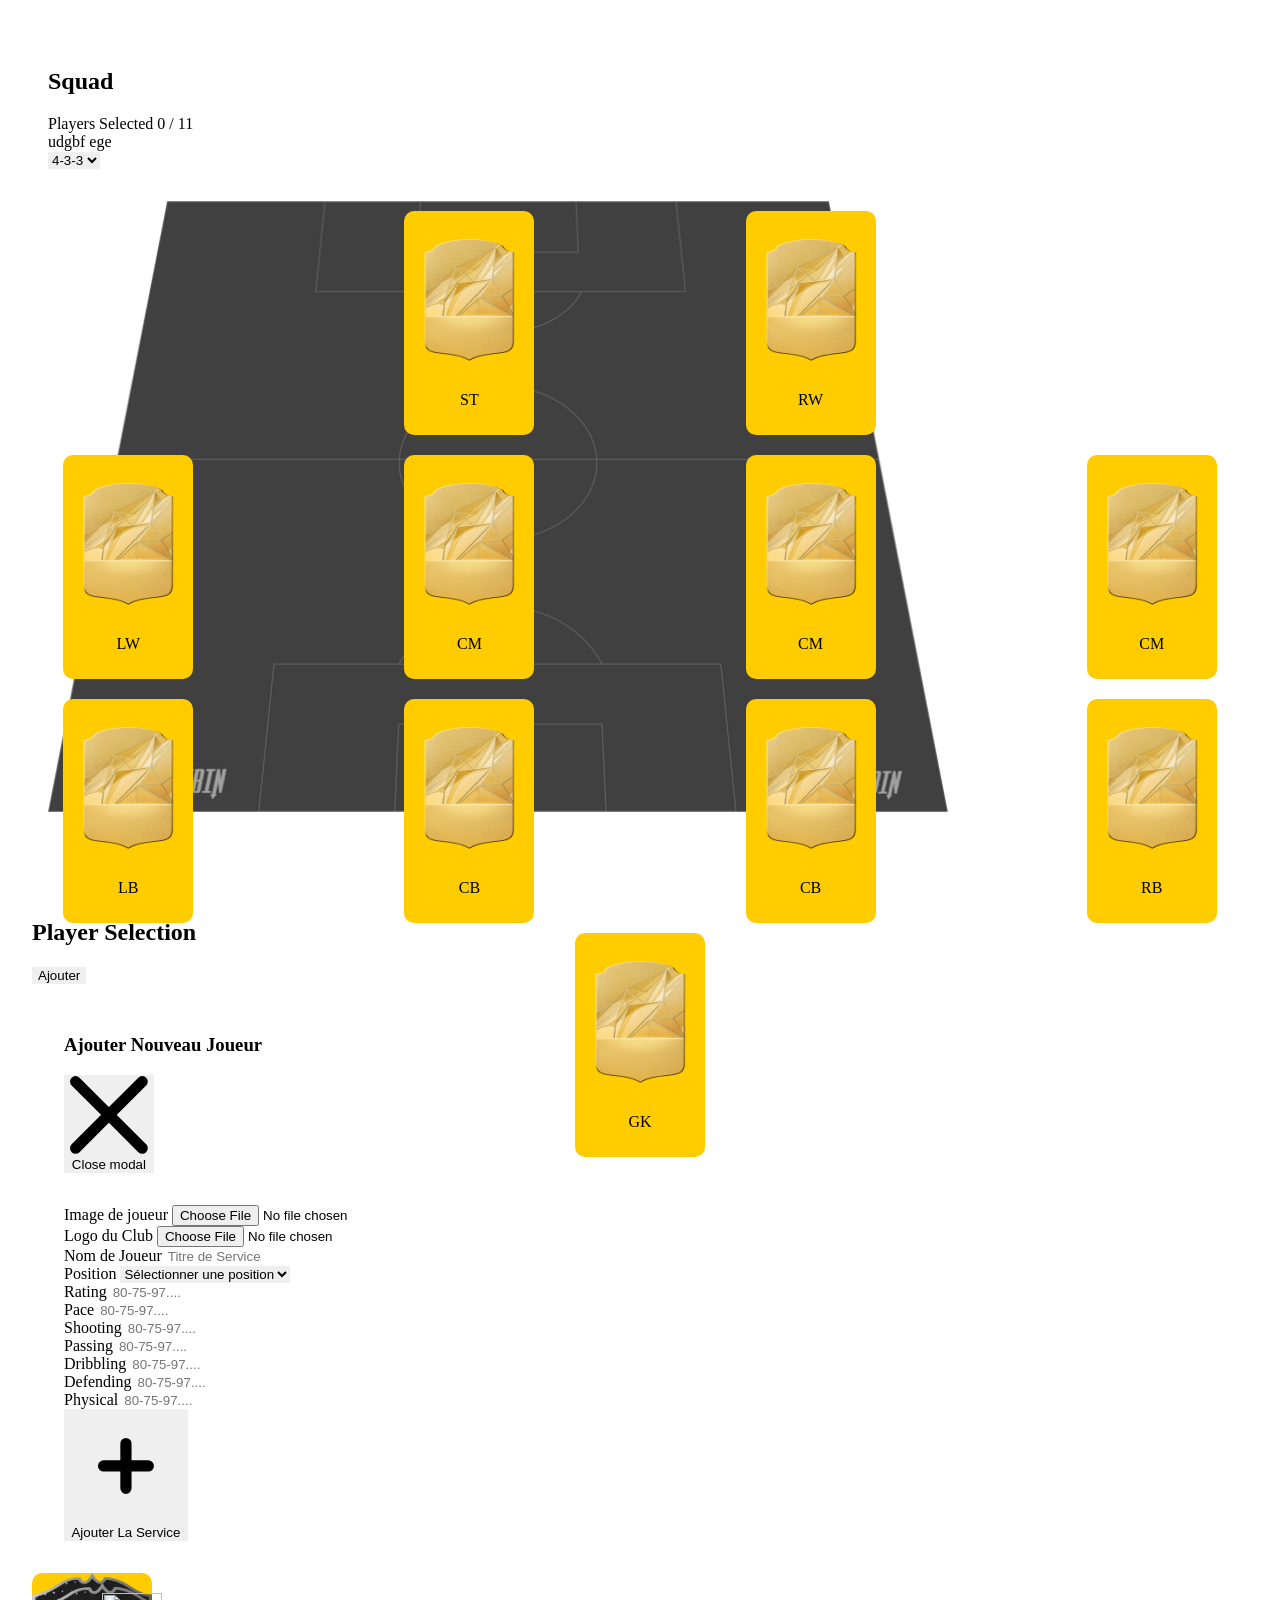
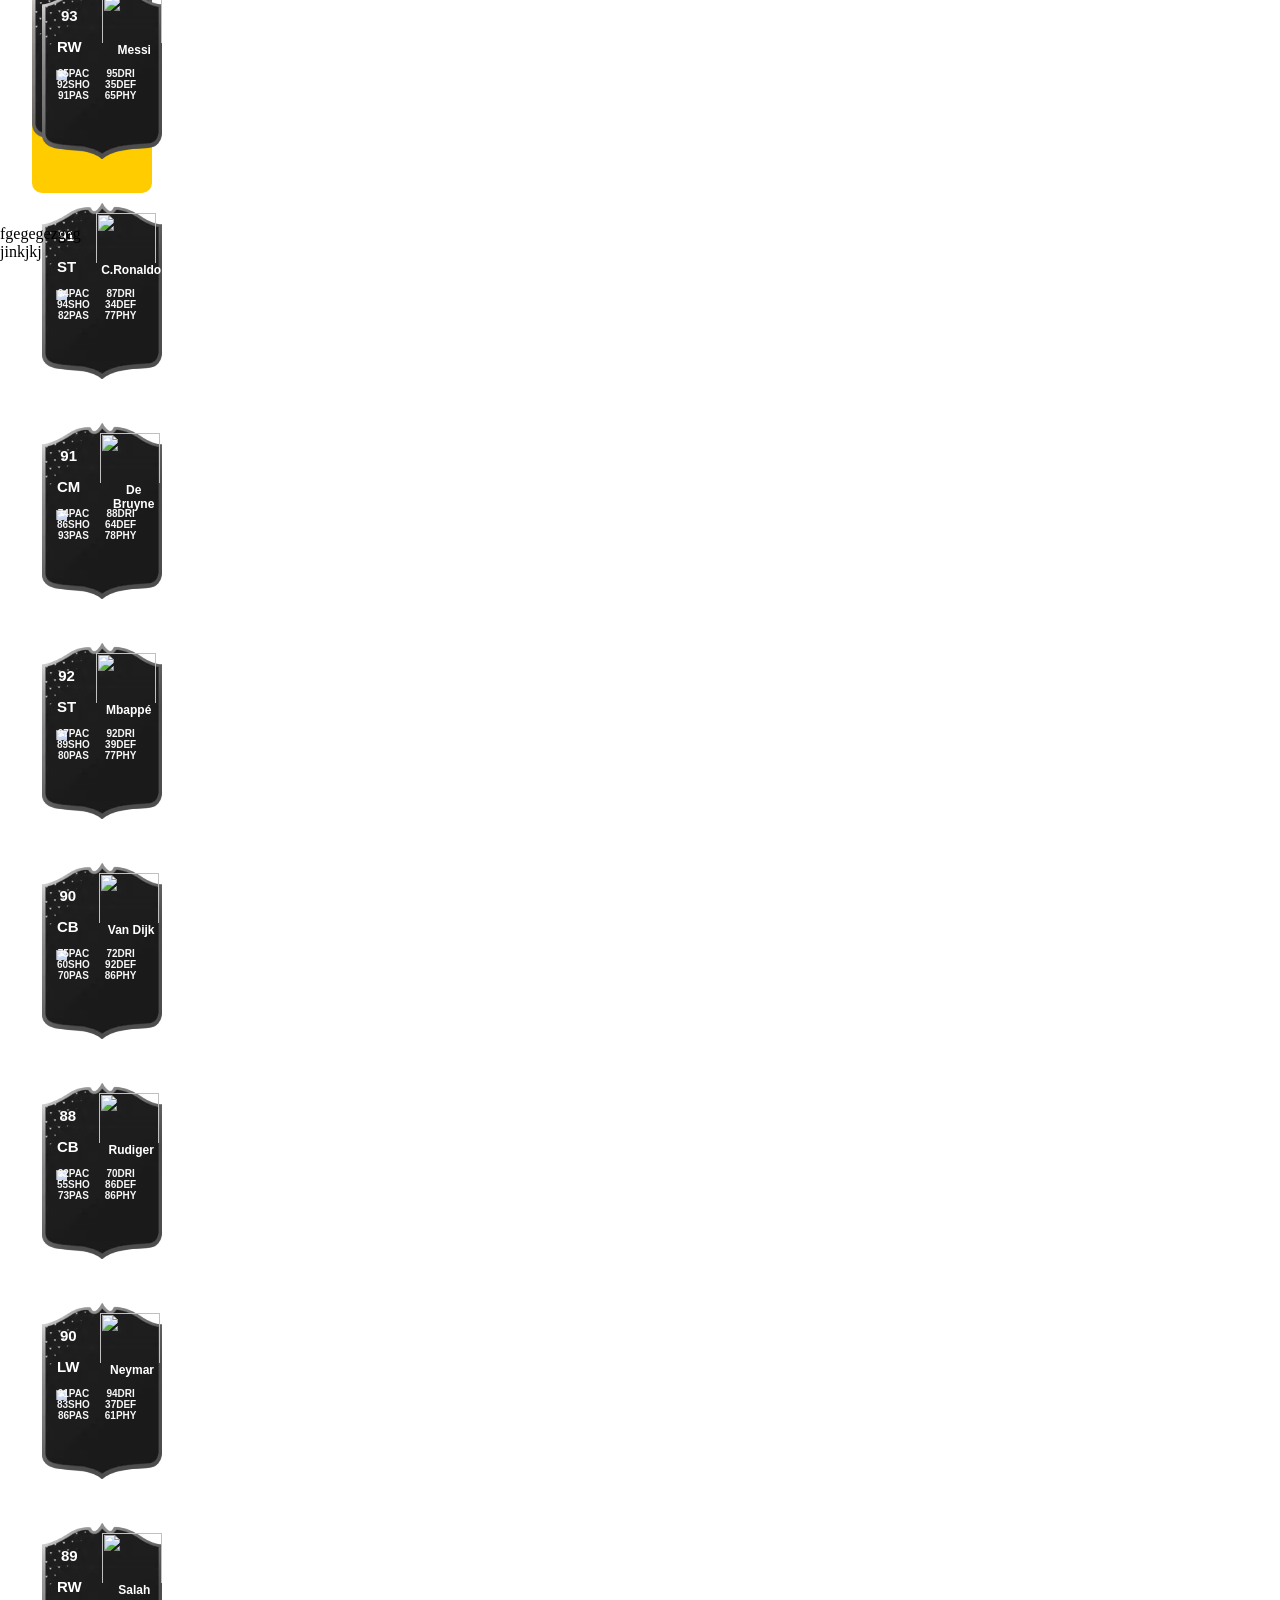
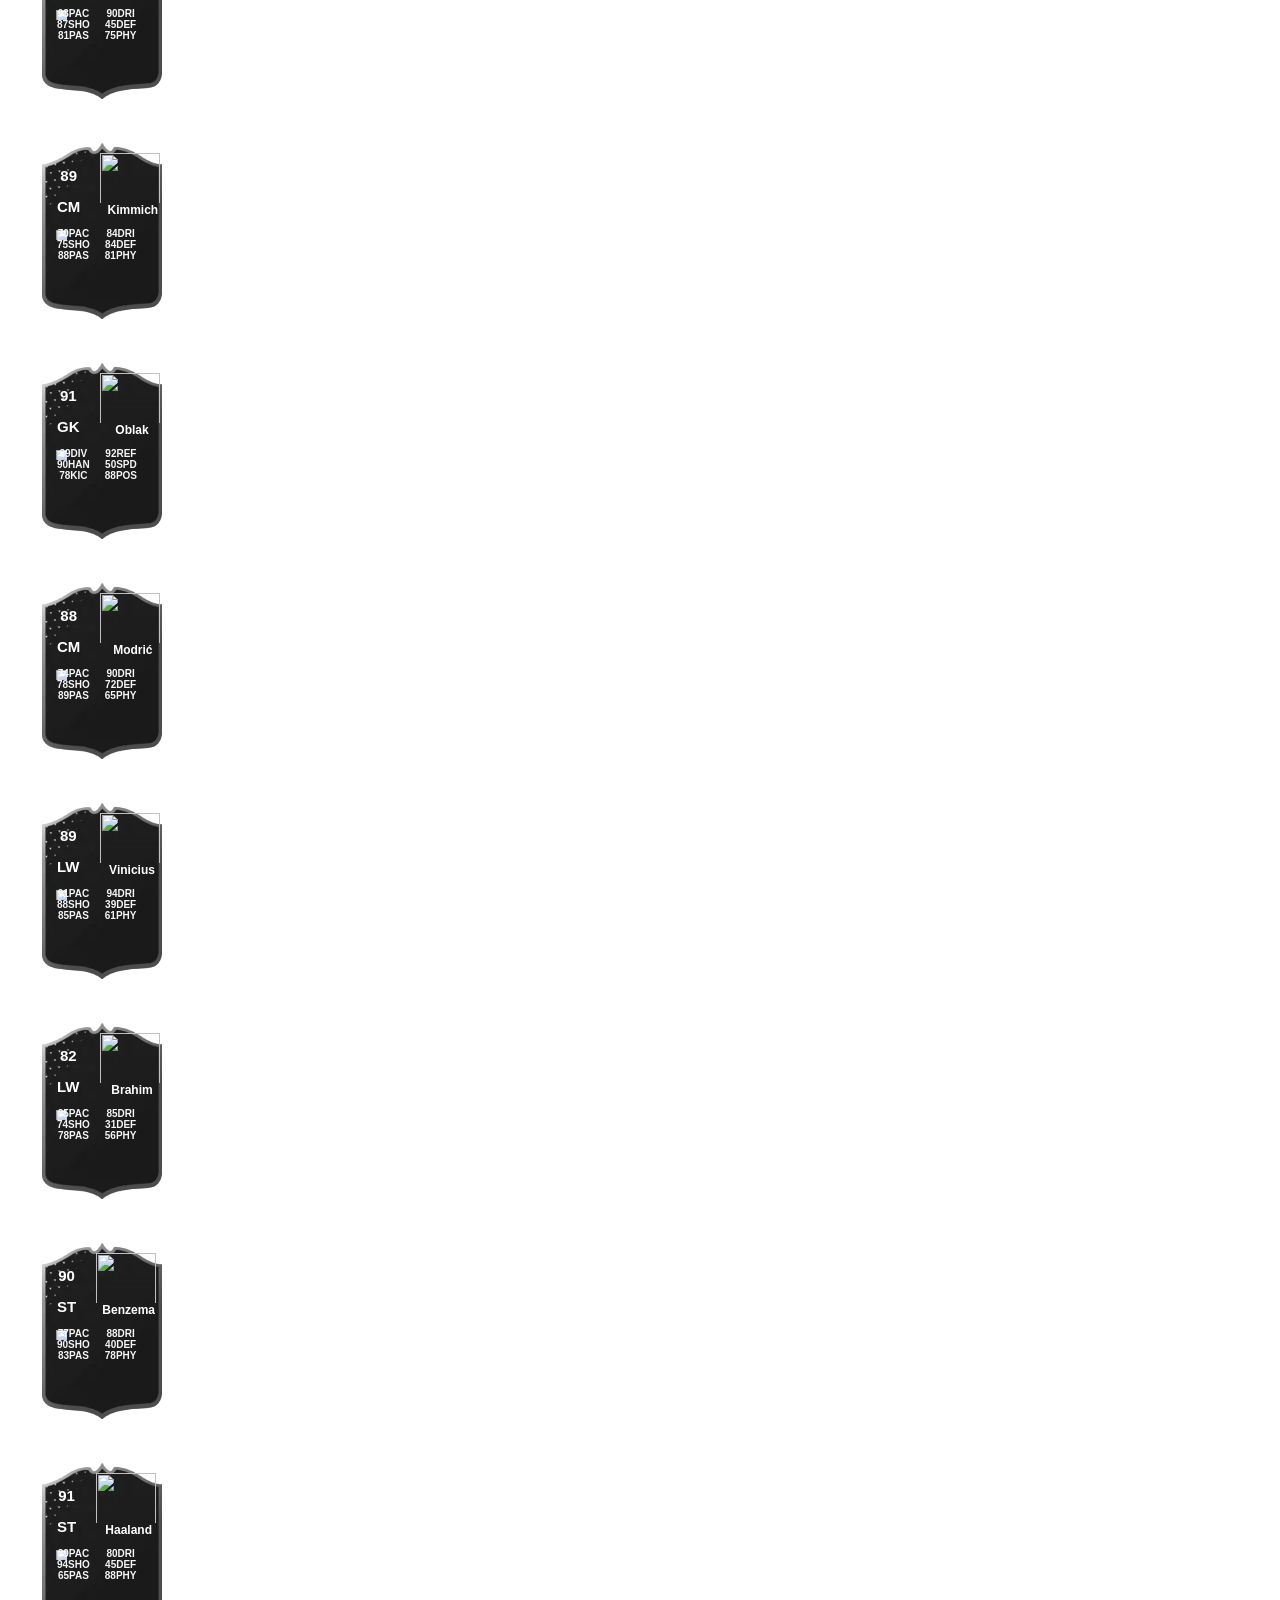
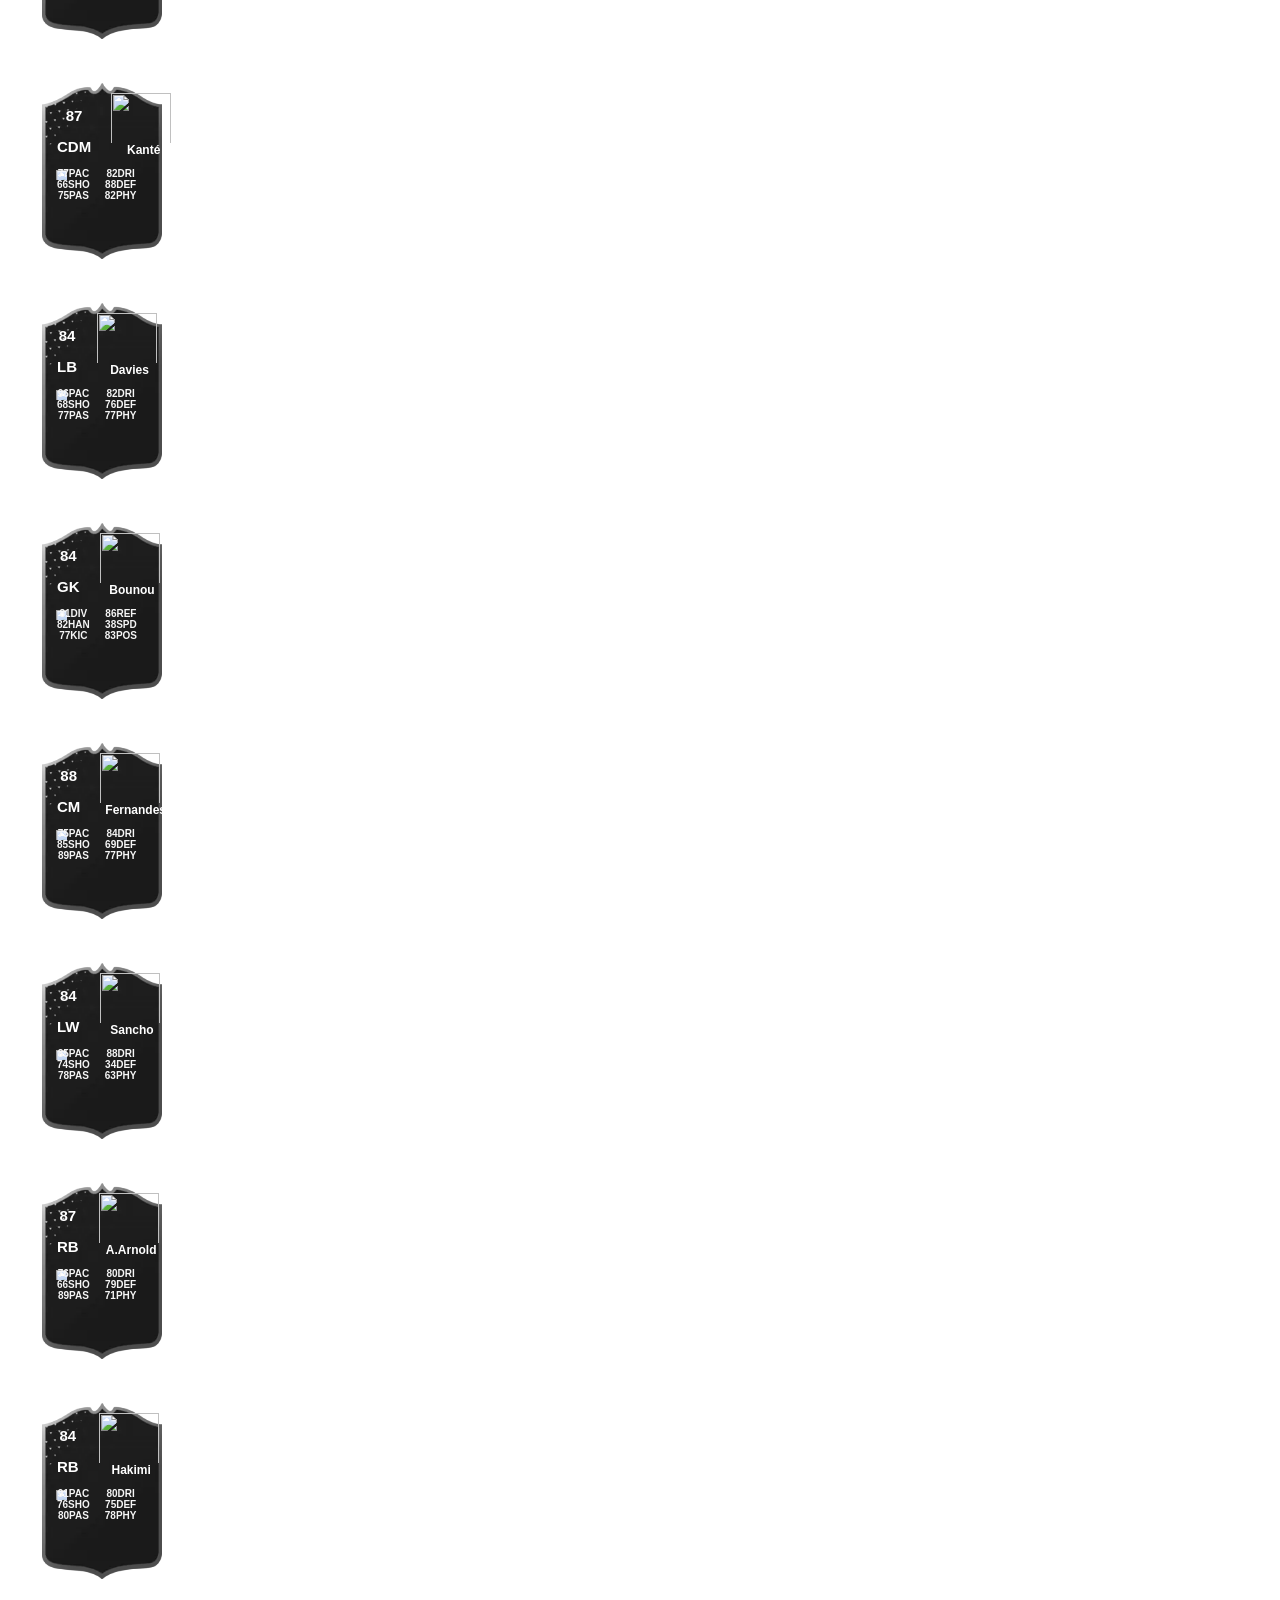
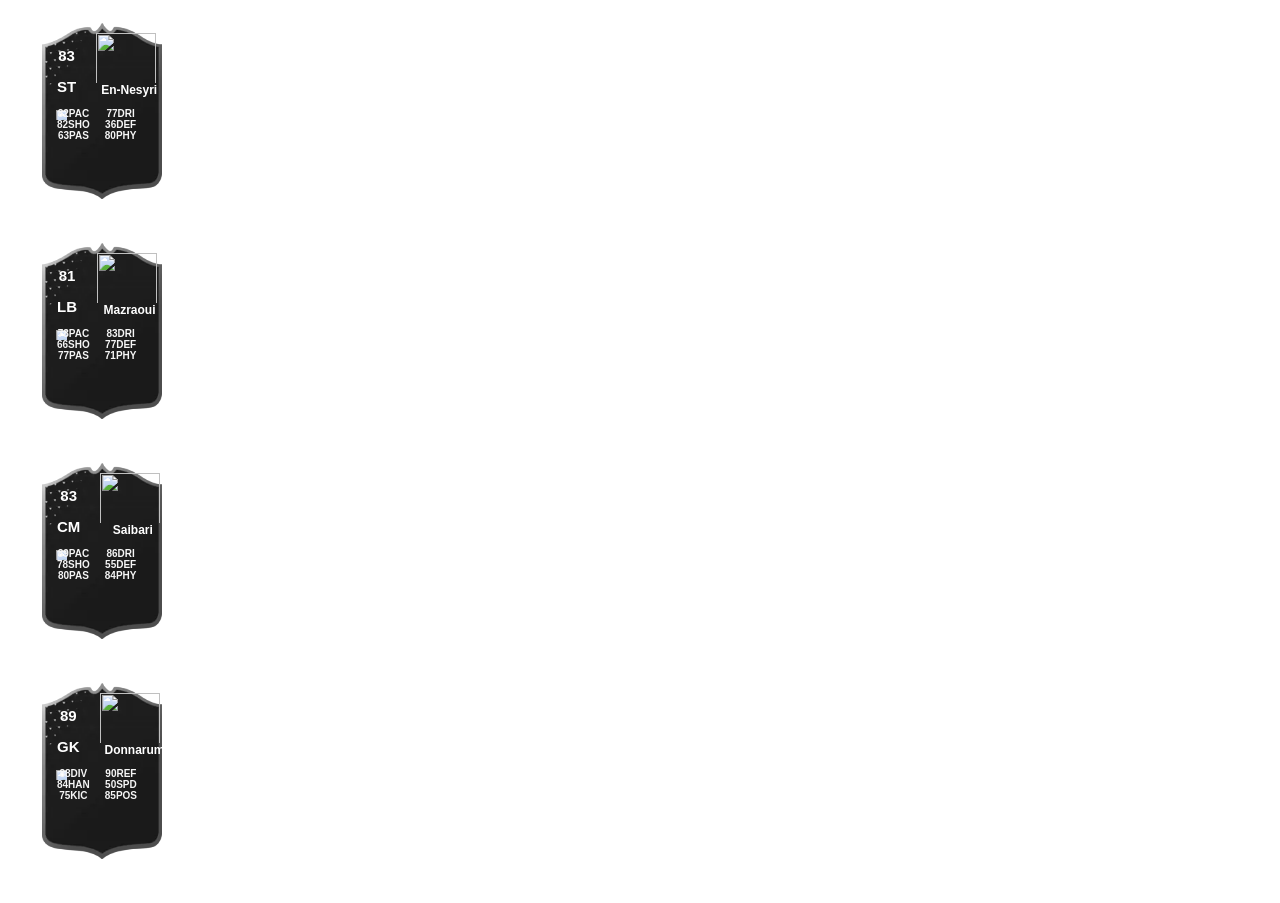
==== commit c524f076: "faire des modification sur le drag and drop, specifier le positionnement du drag, cvd lw dans lw st " ====
--- a/src/assets/pages/FUT.html
+++ b/src/assets/pages/FUT.html
@@ -30,10 +30,10 @@
                           <span class="font-bold text-xl">ege</span>
                         </div>
                         <div class="mb-4">
-                            <select name="Select plan" id="">
-                             <option value="433">4-3-3</option>
-                             <option value="433">4-4-2</option>
-                             <option value="433">4-5-2</option>
+                            <select name="Select plan" id="formation-select">
+                                <option value="433">4-3-3</option>
+                                <option value="433">4-4-2</option>
+                                <option value="433">4-5-1</option>
                             </select>
                         </div>
                        </div>
@@ -97,43 +97,43 @@
                         </div>
                         <div data-position="LB" class="player player2">
                             <div class="player2 transition-all hover:scale-105"><img src="../img/badge_gold.webp" style="width: 110px; height: 150px;" alt=""></div>
-                            <p>GK</p>
+                            <p>LB</p>
                         </div>
                         <div data-position="CB" class="player player3">
                             <div class="player3 transition-all hover:scale-105"><img src="../img/badge_gold.webp" style="width: 110px; height: 150px;" alt=""></div>
-                            <p>GK</p>
+                            <p>CB</p>
                         </div>
                         <div data-position="CB" class="player player4">
                             <div class="player4 transition-all hover:scale-105"><img src="../img/badge_gold.webp" style="width: 110px; height: 150px;" alt=""></div>
-                            <p>GK</p>
+                            <p>CB</p>
                         </div>
                         <div data-position="RB" class="player player5">
                             <div class="player5 transition-all hover:scale-105"><img src="../img/badge_gold.webp" style="width: 110px; height: 150px;" alt=""></div>
-                            <p>GK</p>
+                            <p>RB</p>
                         </div>
                         <div data-position="CM" class="player player6">
                             <div class="player6 transition-all hover:scale-105"><img src="../img/badge_gold.webp" style="width: 110px; height: 150px;" alt=""></div>
-                            <p>GK</p>
+                            <p>CM</p>
                         </div>
                         <div data-position="CM" class="player player7">
                             <div class="player7 transition-all hover:scale-105"><img src="../img/badge_gold.webp" style="width: 110px; height: 150px;" alt=""></div>
-                            <p>GK</p>
+                            <p>CM</p>
                         </div>
                         <div data-position="CM" class="player player8">
                             <div class="player8 transition-all hover:scale-105"><img src="../img/badge_gold.webp" style="width: 110px; height: 150px;" alt=""></div>
-                            <p>GK</p>
+                            <p>CM</p>
                         </div>
                         <div data-position="LW" class="player player9">
                             <div class="player9 transition-all hover:scale-105"><img src="../img/badge_gold.webp" style="width: 110px; height: 150px;" alt=""></div>
-                            <p>GK</p>
+                            <p>LW</p>
                         </div>
                         <div data-position="ST" class="player player10">
                             <div class="player10 transition-all hover:scale-105"><img src="../img/badge_gold.webp" style="width: 110px; height: 150px;" alt=""></div>
-                            <p>GK</p>
+                            <p>ST</p>
                         </div>
                         <div data-position="RW" class="player player11">
                             <div class="player11 transition-all hover:scale-105"><img src="../img/badge_gold.webp" style="width: 110px; height: 150px;" alt=""></div>
-                            <p>GK</p>
+                            <p>RW</p>
                         </div>
                     </div>
                     </div>
@@ -240,12 +240,13 @@
                     </div>
                     <div class="overflow-y-scroll max-h-96" id="cards">
                         <div id="card" class="player transition-all hover:scale-105 flex flex-row card">
-                           
-                        </div>
+                            
+                        </div>
+                    </div>
                     </div>
                   </div>
-                </div>
-              </div>
+            </div>
+              
 
         </section>                                         
         <section>
--- a/src/assets/pages/st.css
+++ b/src/assets/pages/st.css
@@ -47,23 +47,58 @@
     display: block;
     unicode-bidi: isolate;
 }
-.squad_builder{
+.squad_builder {
     display: grid;
     height: 650px;
     place-items: center;
-    
-    grid-template-columns: repeat(7,1fr); /* Three columns */
-    grid-template-rows: repeat(7,1fr);/* Auto-sized rows */
-    grid-column-gap: 0px;
-    grid-row-gap: 0px;
-    grid-template-areas: 
-     "... ... st ... ..."
-     "lw ... ... ... rw"
-     "... cm cm cm ..."
-     "lb cb ... cb rb"
-     "... ... gk ... ..."; 
-} 
-.player1{
+    grid-template-columns: repeat(7, 1fr);
+    grid-template-rows: repeat(7, 1fr);
+    grid-column-gap: 10px;
+    grid-row-gap: 10px;
+    /* grid-template-areas:  */
+        /* "... ... st ... ..."
+        "lw ... ... ... rw"
+        "... cm cm cm ..."
+        "lb cb ... cb rb"
+        "... ... gk ... ..."; */
+}
+
+.player {
+    text-align: center;
+    padding: 10px;
+    background-color: #ffcc00;
+    border-radius: 10px;
+}
+
+/* Positions initiales pour 4-3-3 */
+.player1 { grid-area: 7/4/8/5; } /* GK */
+.player2 { grid-area: 6/1/7/2; } /* LB */
+.player3 { grid-area: 6/3/7/4; } /* CB */
+.player4 { grid-area: 6/5/7/6; } /* CB */
+.player5 { grid-area: 6/7/7/8; } /* RB */
+.player6 { grid-area: 4/2/5/3; } /* CM */
+.player7 { grid-area: 4/4/5/5; } /* CM */
+.player8 { grid-area: 4/6/5/7; } /* CM */
+.player9 { grid-area: 2/2/3/3; } /* LW */
+.player10 { grid-area: 2/4/3/5; } /* ST */
+.player11 { grid-area: 2/6/3/7; } /* RW */
+
+.player1 { grid-area: 7 / 4 / 8 / 5; }
+.player2 { grid-area: 6 / 1 / 7 / 2; }
+.player3 { grid-area: 6 / 3 / 7 / 4; }
+.player4 { grid-area: 6 / 5 / 7 / 6; }
+.player5 { grid-area: 6 / 7 / 7 / 8; }
+.player6 { grid-area: 4 / 7 / 5 / 8; }
+.player7 { grid-area: 4 / 5 / 5 / 6; }
+.player8 { grid-area: 4 / 3 / 5 / 4; }
+.player9 { grid-area: 4 / 1 / 5 / 2; }
+.player10 { grid-area: 2 / 3 / 3 / 4; }
+.player11 { grid-area: 2 / 5 / 3 / 6; }
+
+
+
+
+/* .player1{
     grid-area: 7/4/8/5;
 }
 .player2{
@@ -95,7 +130,7 @@
 }
 .player11{
     grid-area: 2/6/3/7;
-}
+} */
 
 .players-container{
 
@@ -107,7 +142,7 @@
     background-image: url("../img/placeholder-card-normal.webp");
     background-size: 100%;
     height:220px;
-    width:99px;
+    width:120px;
     background-repeat: no-repeat;
     font-family: "Oswald", sans-serif;
     font-optical-sizing: auto;
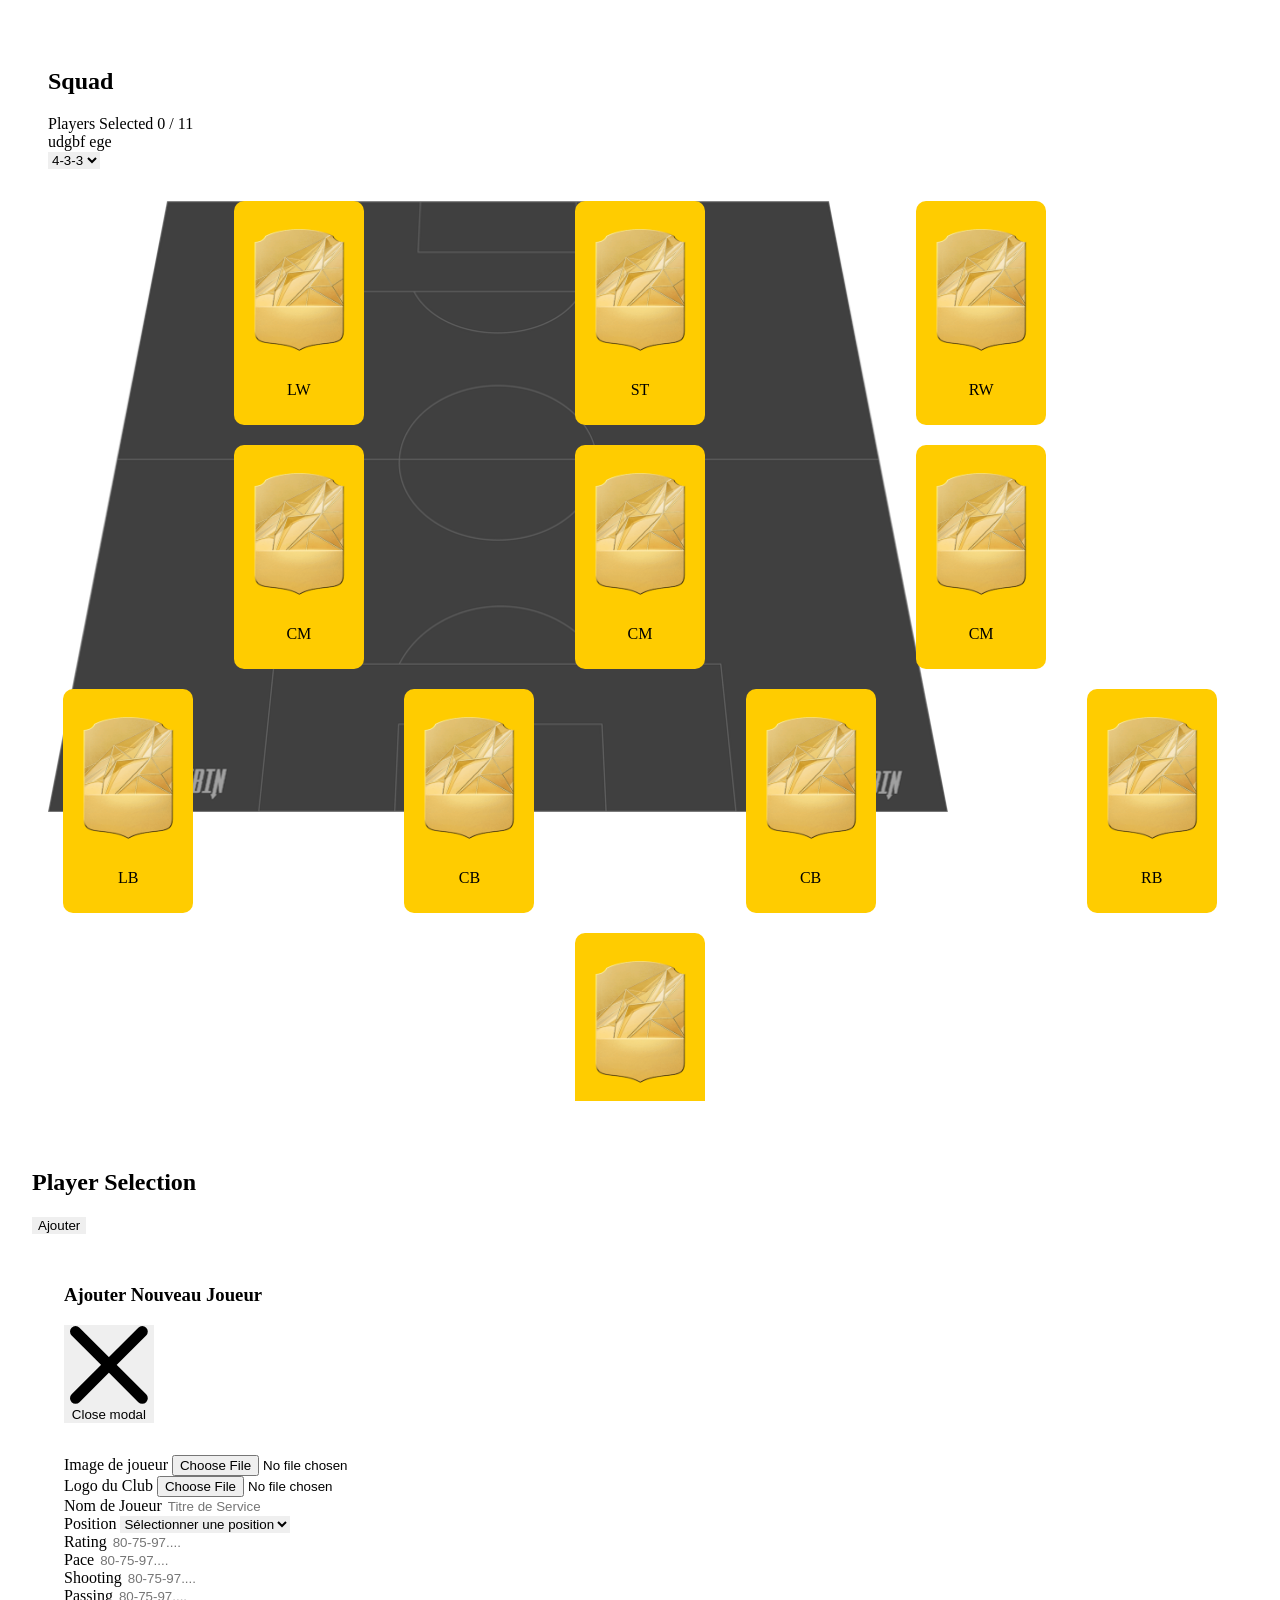
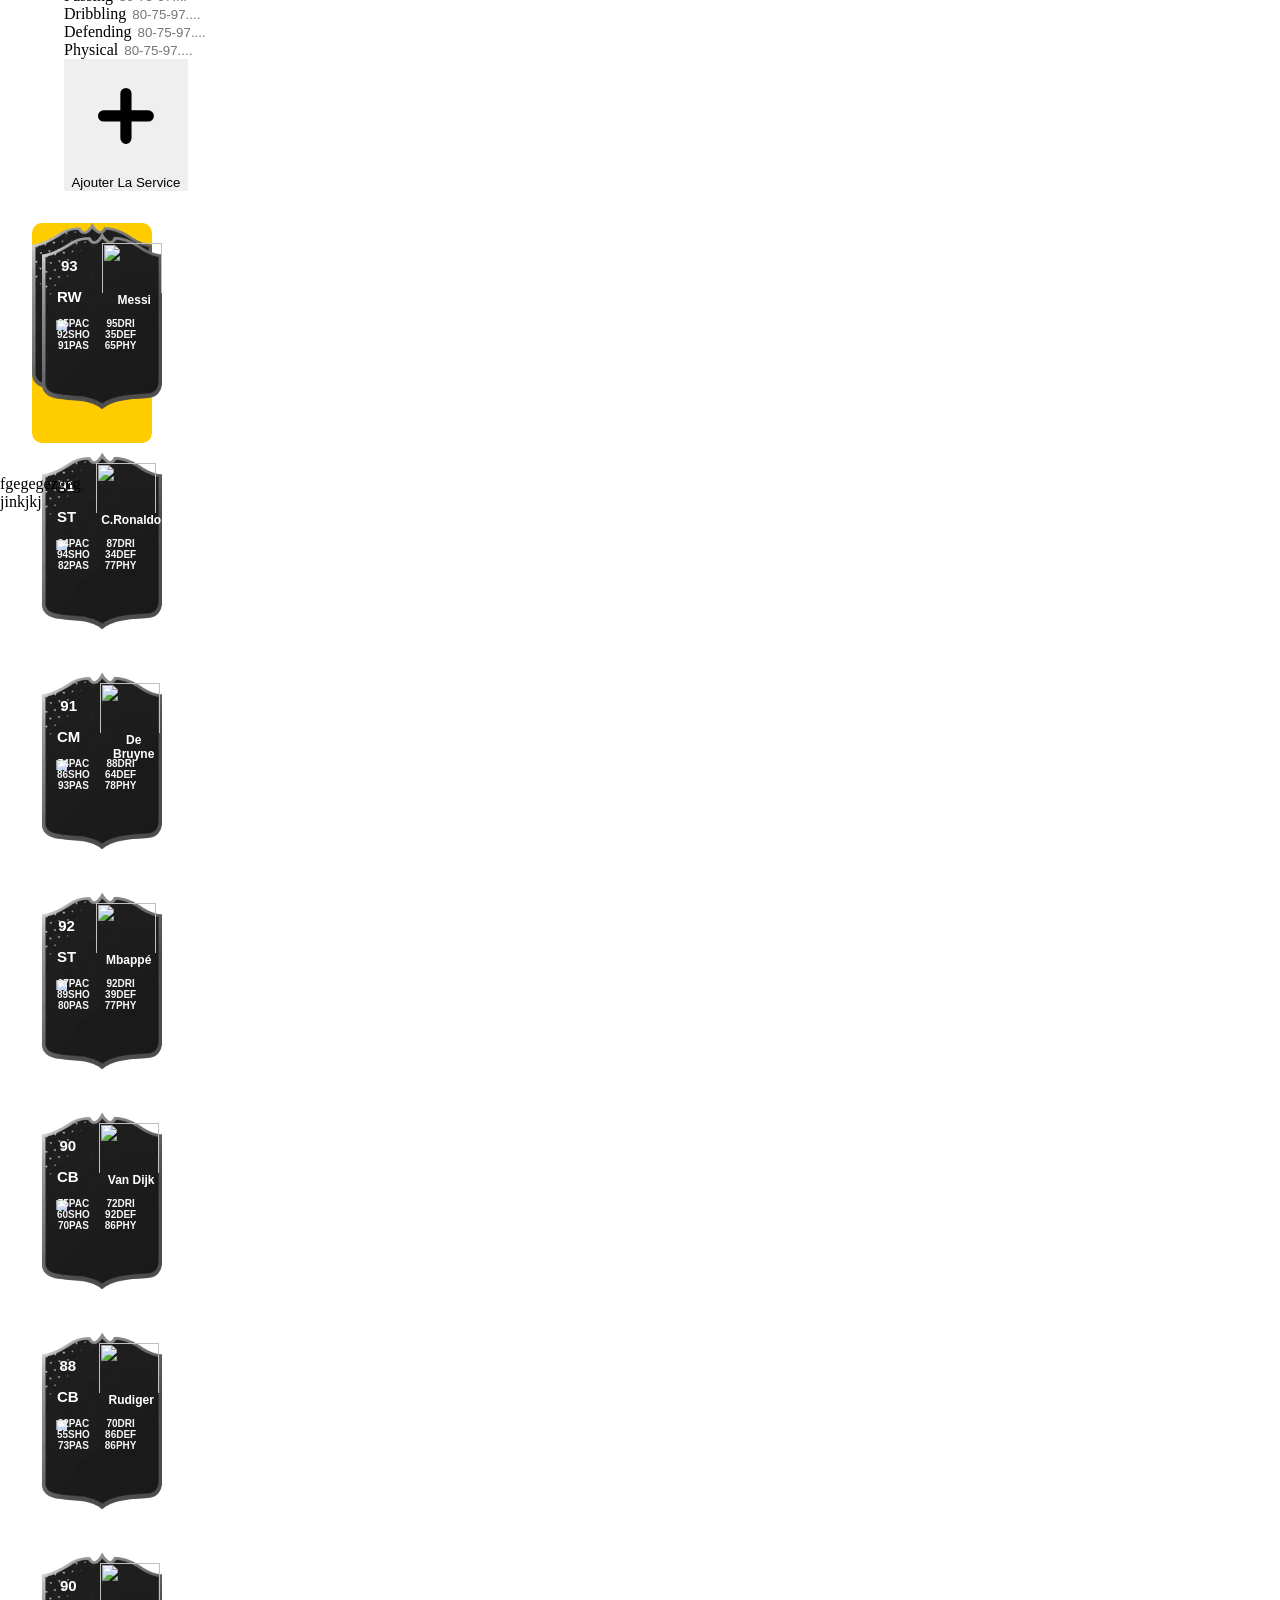
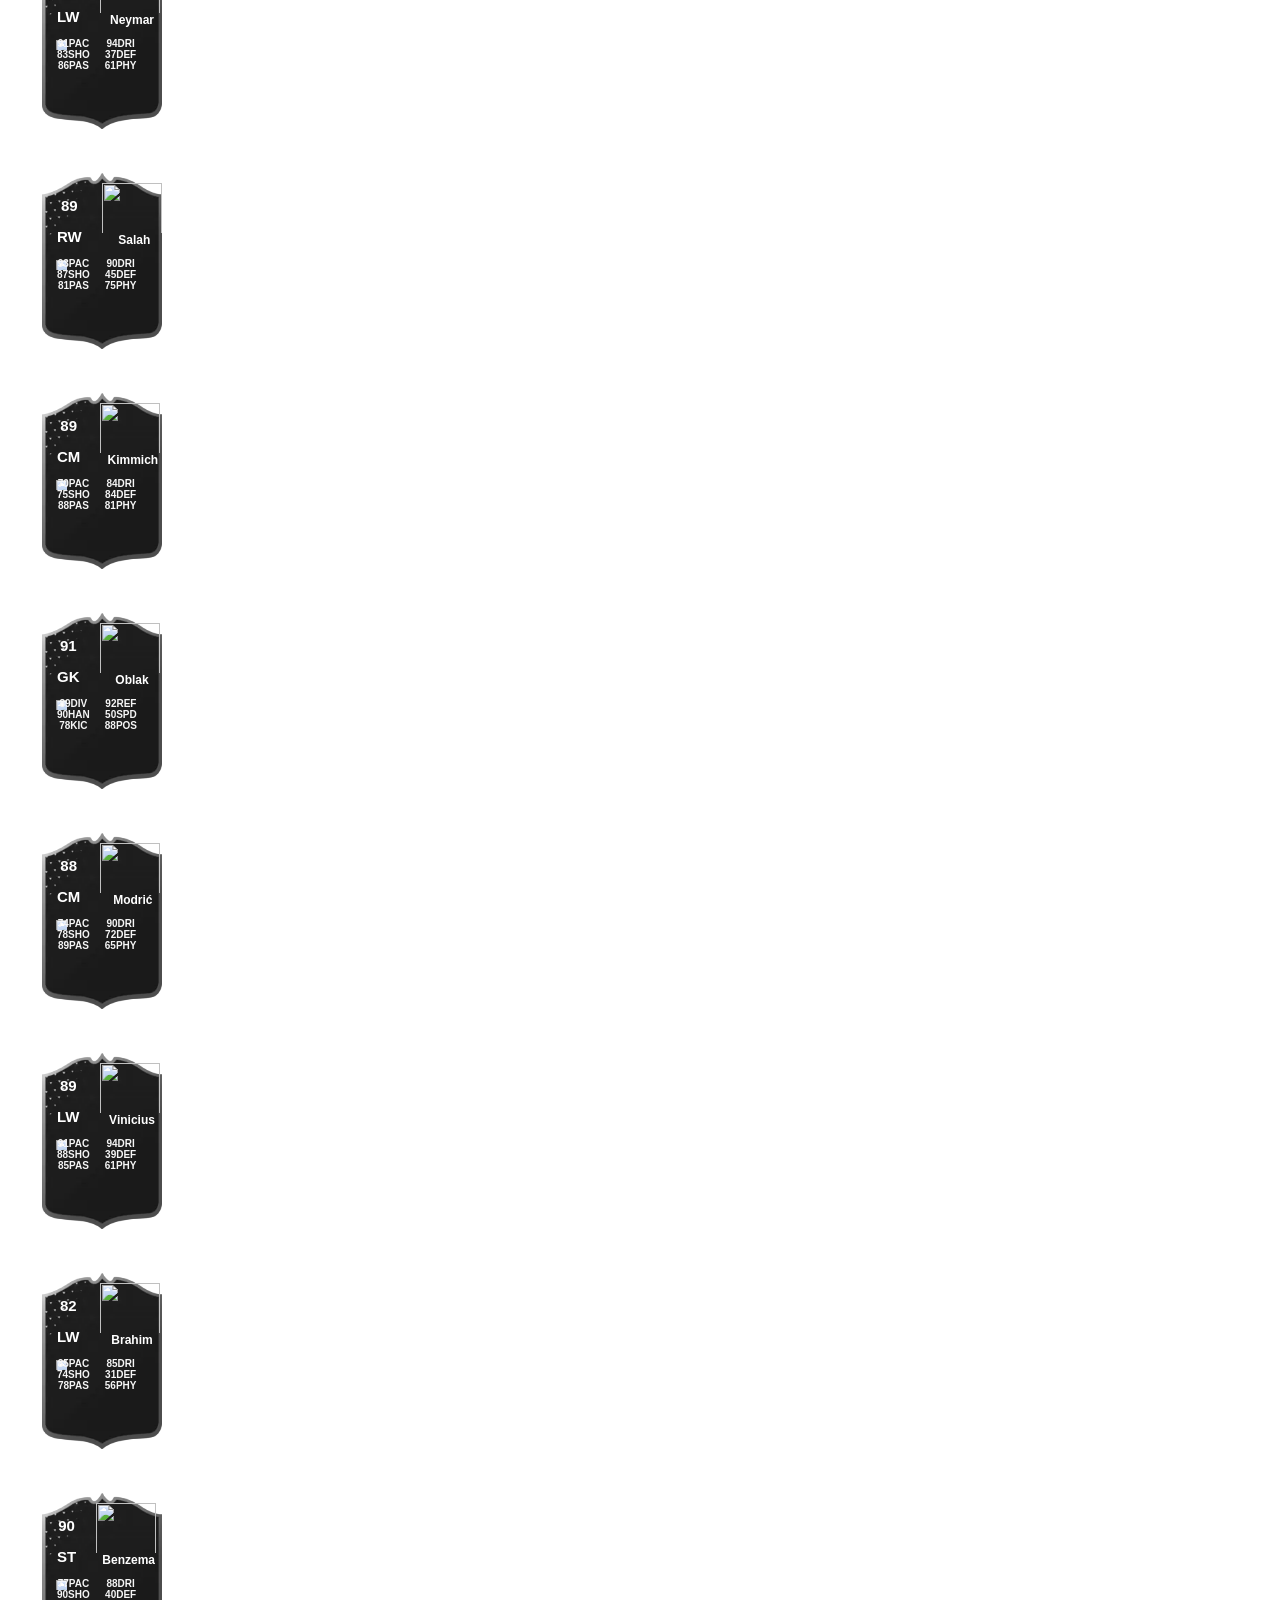
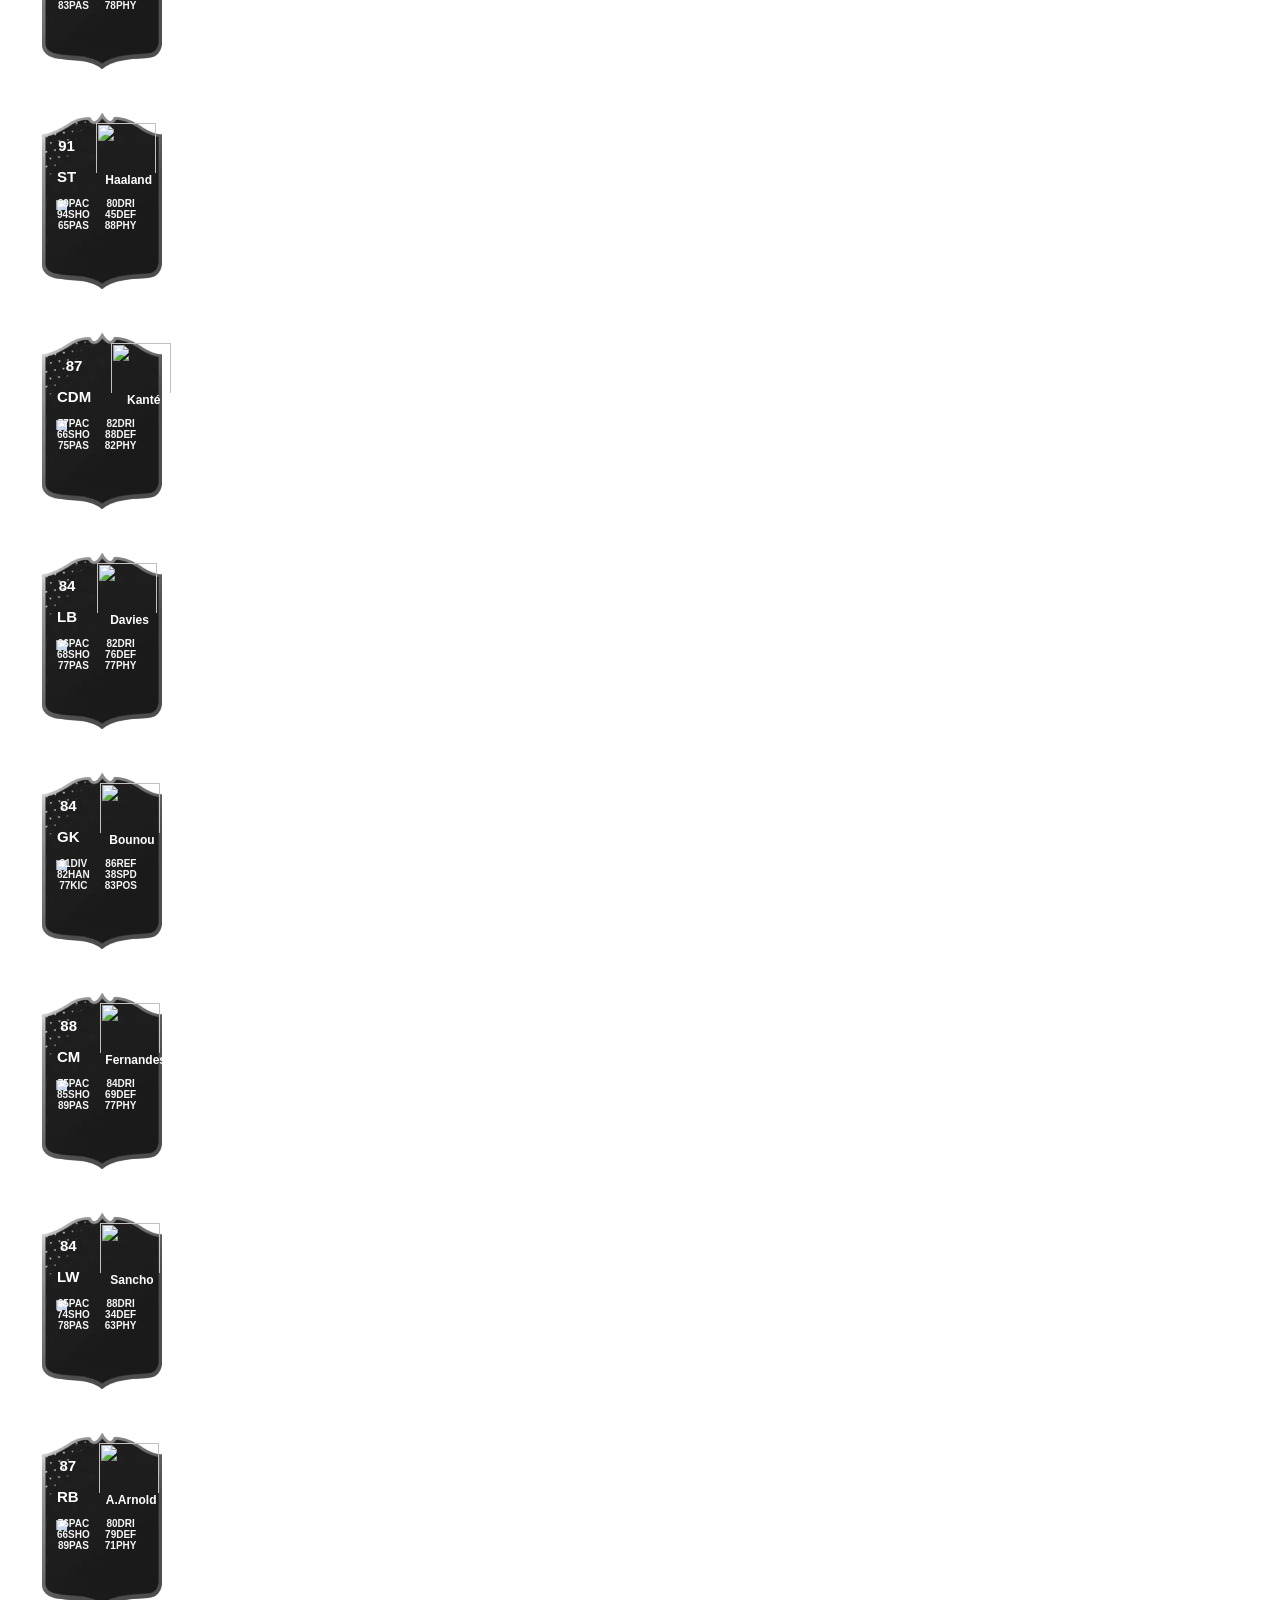
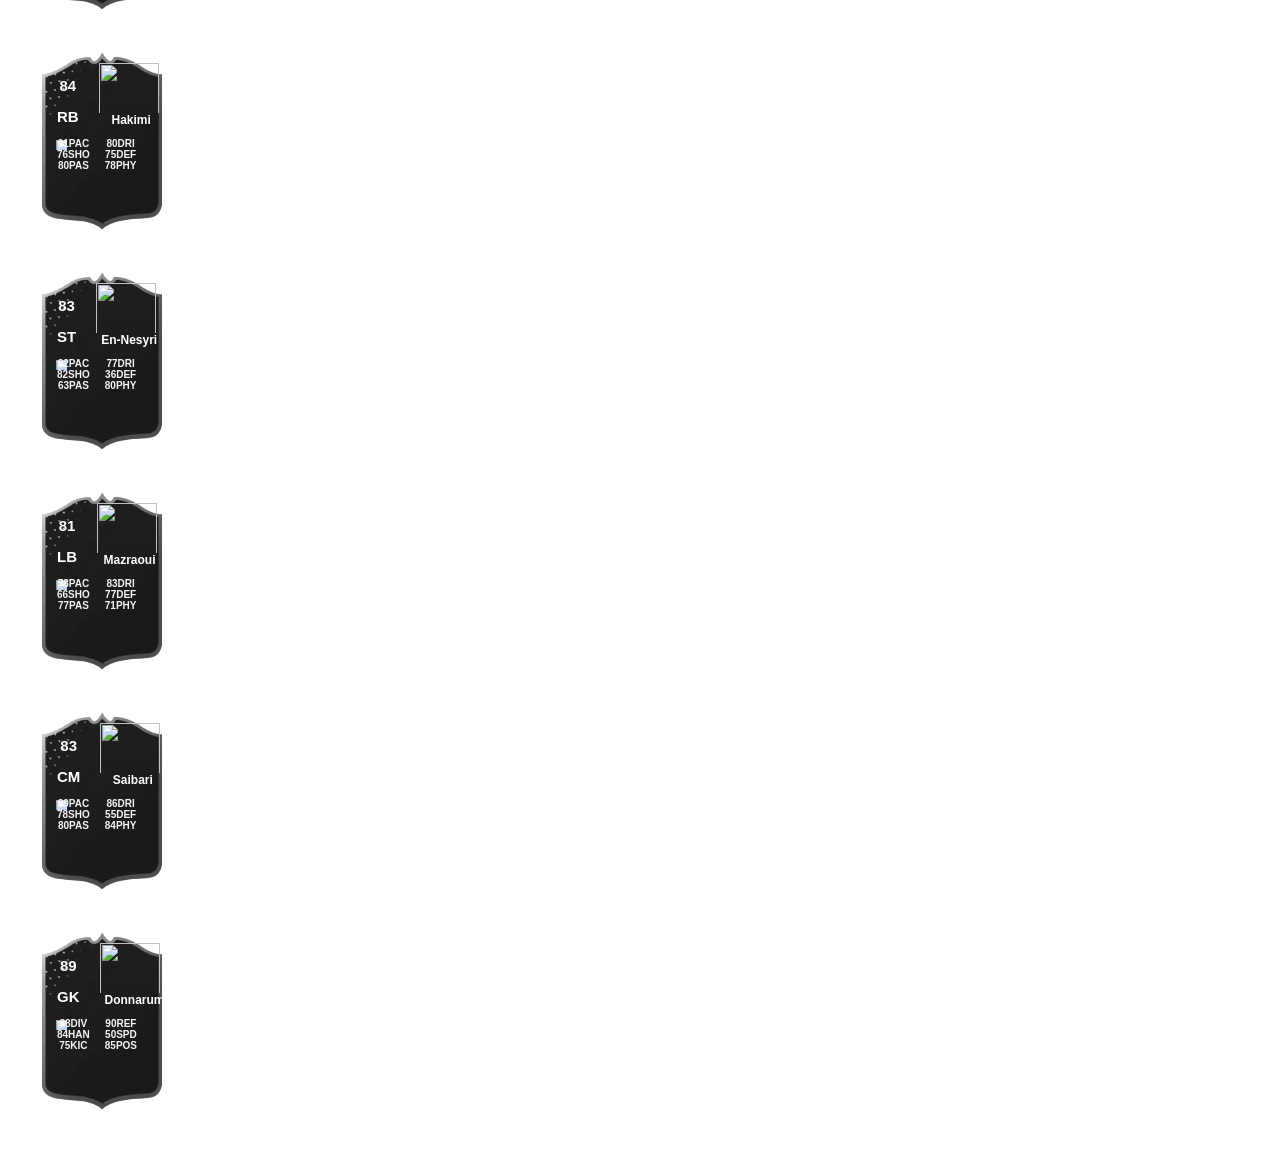
==== commit c20eedc9: "Faire des modification sur l'option de changer la formation, ajouter quelques option sur le CSS" ====
--- a/src/assets/pages/FUT.html
+++ b/src/assets/pages/FUT.html
@@ -4,7 +4,6 @@
     <meta charset="UTF-8">
     <meta name="viewport" content="width=device-width, initial-scale=1.0">
     <script src="https://cdn.tailwindcss.com"></script>
-    <script src="https://cdn.tailwindcss.com?plugins=forms,typography,aspect-ratio,line-clamp,container-queries"></script>
     <title>FUT</title>
     <link rel="stylesheet" href="../pages/st.css">
 </head>
@@ -30,11 +29,11 @@
                           <span class="font-bold text-xl">ege</span>
                         </div>
                         <div class="mb-4">
-                            <select name="Select plan" id="formation-select">
-                                <option value="433">4-3-3</option>
-                                <option value="433">4-4-2</option>
-                                <option value="433">4-5-1</option>
-                            </select>
+                            <select id="formation-select">
+                                <option value="4-3-3">4-3-3</option>
+                                <option value="4-4-2">4-4-2</option>
+                                <option value="3-5-2">3-5-2</option>
+                              </select>
                         </div>
                        </div>
                     </div>
@@ -95,9 +94,9 @@
                             <div class="player1 transition-all hover:scale-105"><img src="../img/badge_gold.webp" style="width: 110px; height: 150px;" alt=""></div>
                             <p>GK</p>
                         </div>
-                        <div data-position="LB" class="player player2">
+                        <div data-position="RB" class="player player2">
                             <div class="player2 transition-all hover:scale-105"><img src="../img/badge_gold.webp" style="width: 110px; height: 150px;" alt=""></div>
-                            <p>LB</p>
+                            <p>RB</p>
                         </div>
                         <div data-position="CB" class="player player3">
                             <div class="player3 transition-all hover:scale-105"><img src="../img/badge_gold.webp" style="width: 110px; height: 150px;" alt=""></div>
@@ -107,9 +106,9 @@
                             <div class="player4 transition-all hover:scale-105"><img src="../img/badge_gold.webp" style="width: 110px; height: 150px;" alt=""></div>
                             <p>CB</p>
                         </div>
-                        <div data-position="RB" class="player player5">
+                        <div data-position="LB" class="player player5">
                             <div class="player5 transition-all hover:scale-105"><img src="../img/badge_gold.webp" style="width: 110px; height: 150px;" alt=""></div>
-                            <p>RB</p>
+                            <p>LB</p>
                         </div>
                         <div data-position="CM" class="player player6">
                             <div class="player6 transition-all hover:scale-105"><img src="../img/badge_gold.webp" style="width: 110px; height: 150px;" alt=""></div>
@@ -123,17 +122,17 @@
                             <div class="player8 transition-all hover:scale-105"><img src="../img/badge_gold.webp" style="width: 110px; height: 150px;" alt=""></div>
                             <p>CM</p>
                         </div>
-                        <div data-position="LW" class="player player9">
+                        <div data-position="RW" class="player player9">
                             <div class="player9 transition-all hover:scale-105"><img src="../img/badge_gold.webp" style="width: 110px; height: 150px;" alt=""></div>
-                            <p>LW</p>
+                            <p>RW</p>
                         </div>
                         <div data-position="ST" class="player player10">
                             <div class="player10 transition-all hover:scale-105"><img src="../img/badge_gold.webp" style="width: 110px; height: 150px;" alt=""></div>
                             <p>ST</p>
                         </div>
-                        <div data-position="RW" class="player player11">
+                        <div data-position="LW" class="player player11">
                             <div class="player11 transition-all hover:scale-105"><img src="../img/badge_gold.webp" style="width: 110px; height: 150px;" alt=""></div>
-                            <p>RW</p>
+                            <p>LW</p>
                         </div>
                     </div>
                     </div>
--- a/src/assets/pages/st.css
+++ b/src/assets/pages/st.css
@@ -49,18 +49,18 @@
 }
 .squad_builder {
     display: grid;
-    height: 650px;
+    height: 900px;
     place-items: center;
     grid-template-columns: repeat(7, 1fr);
     grid-template-rows: repeat(7, 1fr);
     grid-column-gap: 10px;
     grid-row-gap: 10px;
-    /* grid-template-areas:  */
-        /* "... ... st ... ..."
-        "lw ... ... ... rw"
-        "... cm cm cm ..."
-        "lb cb ... cb rb"
-        "... ... gk ... ..."; */
+    overflow: hidden;
+    position: relative;
+}
+#equipe {
+    position: relative; /* Position relative pour permettre le positionnement absolu des éléments en déplacement */
+    overflow: hidden; /* Empêche le débordement des éléments de l'équipe */
 }
 
 .player {
@@ -68,32 +68,33 @@
     padding: 10px;
     background-color: #ffcc00;
     border-radius: 10px;
+    transition: transform 0.3s ease-in-out;
+}
+
+.card {
+    cursor: pointer;  /* Change le curseur pour indiquer que l'élément est draggable */
+}
+
+.player.dragging {
+    position: absolute; /* Positionnement absolu pendant le drag pour qu'ils ne soient pas affectés par la grille */
+    z-index: 1000; /* Placer la carte au-dessus des autres éléments */
+    width: 110px;  /* Assurez-vous que la taille est uniforme pendant le drag */
+    height: 150px; /* Même taille que l'image */
 }
 
 /* Positions initiales pour 4-3-3 */
-.player1 { grid-area: 7/4/8/5; } /* GK */
-.player2 { grid-area: 6/1/7/2; } /* LB */
-.player3 { grid-area: 6/3/7/4; } /* CB */
-.player4 { grid-area: 6/5/7/6; } /* CB */
-.player5 { grid-area: 6/7/7/8; } /* RB */
-.player6 { grid-area: 4/2/5/3; } /* CM */
-.player7 { grid-area: 4/4/5/5; } /* CM */
-.player8 { grid-area: 4/6/5/7; } /* CM */
-.player9 { grid-area: 2/2/3/3; } /* LW */
-.player10 { grid-area: 2/4/3/5; } /* ST */
-.player11 { grid-area: 2/6/3/7; } /* RW */
-
-.player1 { grid-area: 7 / 4 / 8 / 5; }
-.player2 { grid-area: 6 / 1 / 7 / 2; }
-.player3 { grid-area: 6 / 3 / 7 / 4; }
-.player4 { grid-area: 6 / 5 / 7 / 6; }
-.player5 { grid-area: 6 / 7 / 7 / 8; }
-.player6 { grid-area: 4 / 7 / 5 / 8; }
-.player7 { grid-area: 4 / 5 / 5 / 6; }
-.player8 { grid-area: 4 / 3 / 5 / 4; }
-.player9 { grid-area: 4 / 1 / 5 / 2; }
-.player10 { grid-area: 2 / 3 / 3 / 4; }
-.player11 { grid-area: 2 / 5 / 3 / 6; }
+.player1 { grid-area: 7 / 4 / 8 / 5; } /* GK */
+.player2 { grid-area: 5 / 7 / 6 / 8; } /* LB */
+.player3 { grid-area: 5 / 5 / 6 / 6; } /* CB */
+.player4 { grid-area: 5 / 3 / 6 / 4; } /* CB */
+.player5 { grid-area: 5 / 1 / 6 / 2; } /* RB */
+.player6 { grid-area: 3 / 6 / 4 / 7; } /* CM */
+.player7 { grid-area: 3 / 4 / 4 / 5; } /* CM */
+.player8 { grid-area: 3 / 2 / 4 / 3; } /* CM */
+.player9 { grid-area: 1 / 6 / 2 / 7; } /* LW */
+.player10 { grid-area: 1 / 4 / 2 / 5; } /* ST */
+.player11 { grid-area: 1 / 2 / 2 / 3; } /* RW */
+
 
 
 
@@ -141,6 +142,7 @@
 .card{
     background-image: url("../img/placeholder-card-normal.webp");
     background-size: 100%;
+    /* background: linear-gradient(145deg, #ffcc00, #ff9900); */
     height:220px;
     width:120px;
     background-repeat: no-repeat;
@@ -148,7 +150,15 @@
     font-optical-sizing: auto;
     font-weight: normal;
     font-style: normal;
-}
+    transition: transform 0.3s ease, box-shadow 0.3s ease;
+
+}
+.card:hover {
+    transform: scale(1.05);
+    box-shadow: 0 4px 8px rgba(0, 0, 0, 0.2);
+    /* background: linear-gradient(145deg, #ff9900, #ffcc00); */
+}
+
 .card .first-section{
     height:55px;
 }
@@ -289,6 +299,16 @@
 
     .card .informations h1 {
         font-size: 9px;
+    }
+}
+
+@media (max-width: 768px) {
+    .squad_builder {
+        grid-template-columns: repeat(4, 1fr);
+    }
+    .card {
+        width: 90px;
+        height: 180px;
     }
 }
 
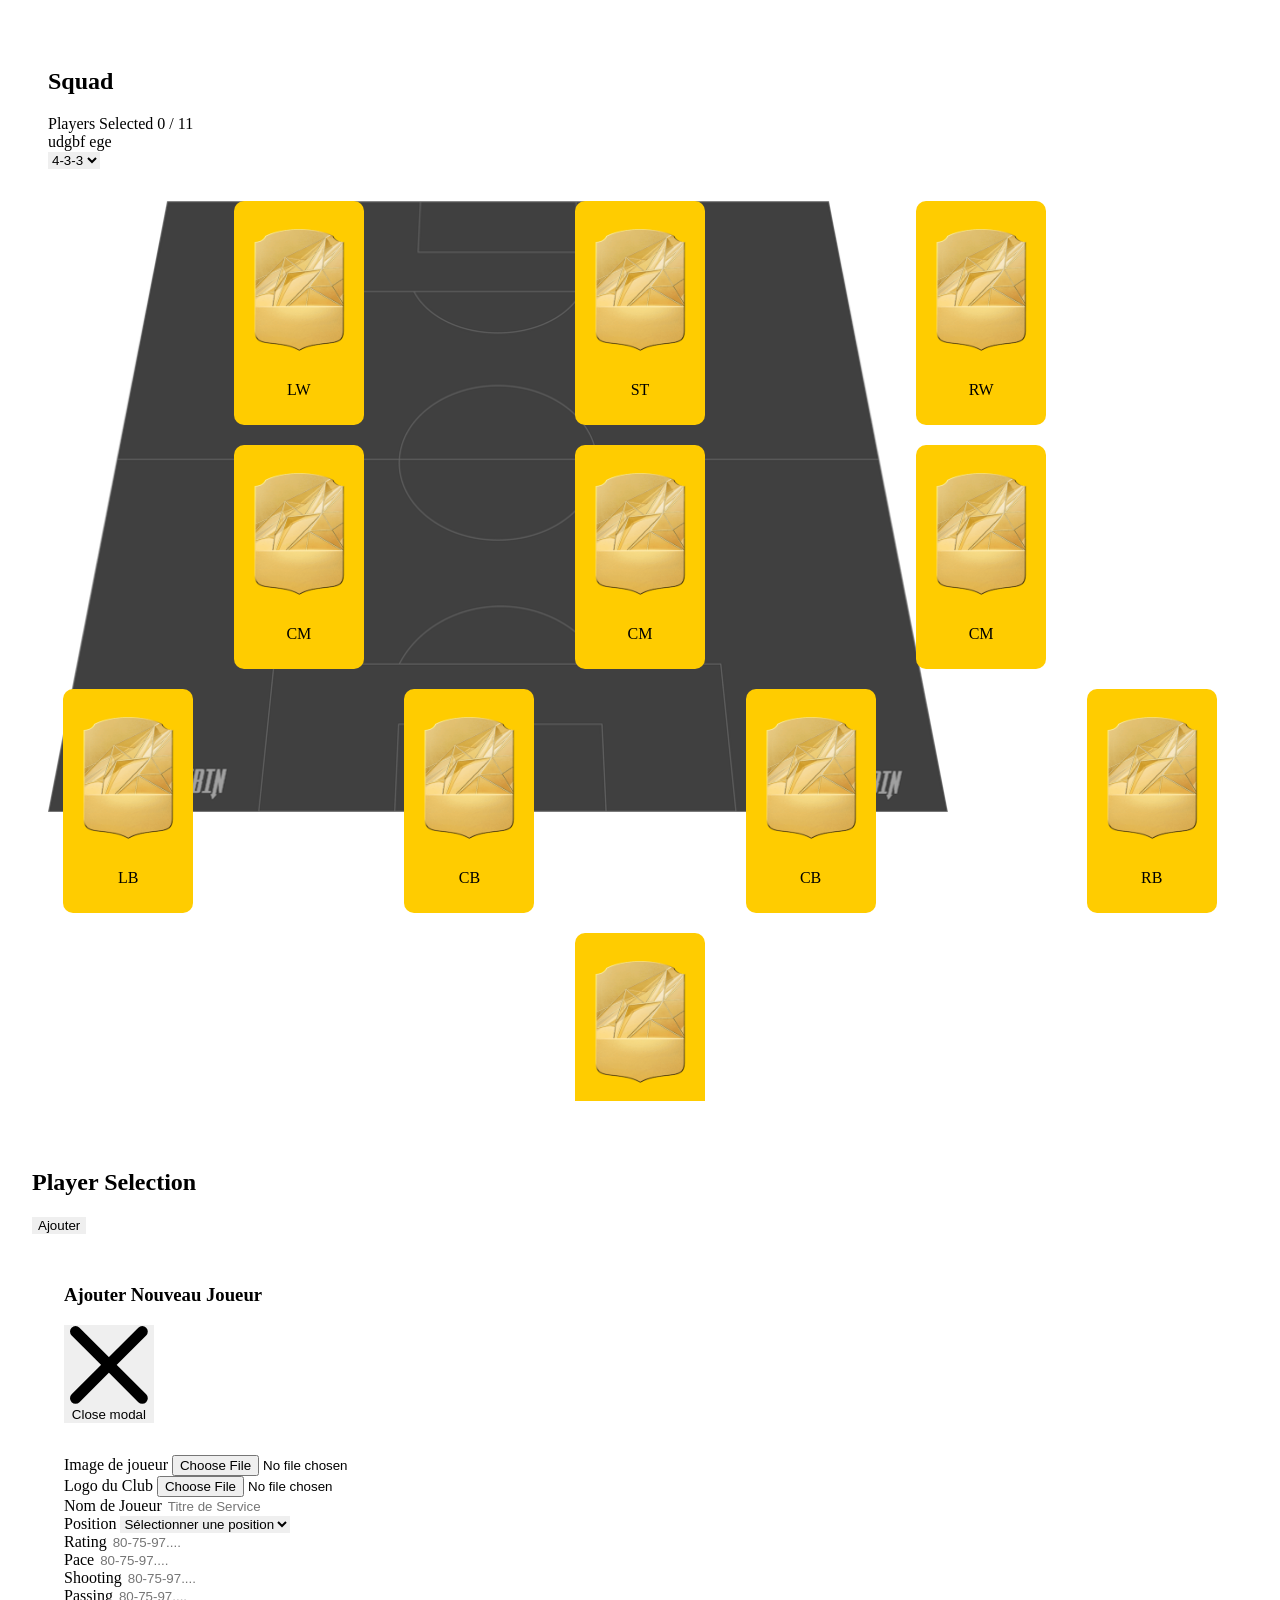
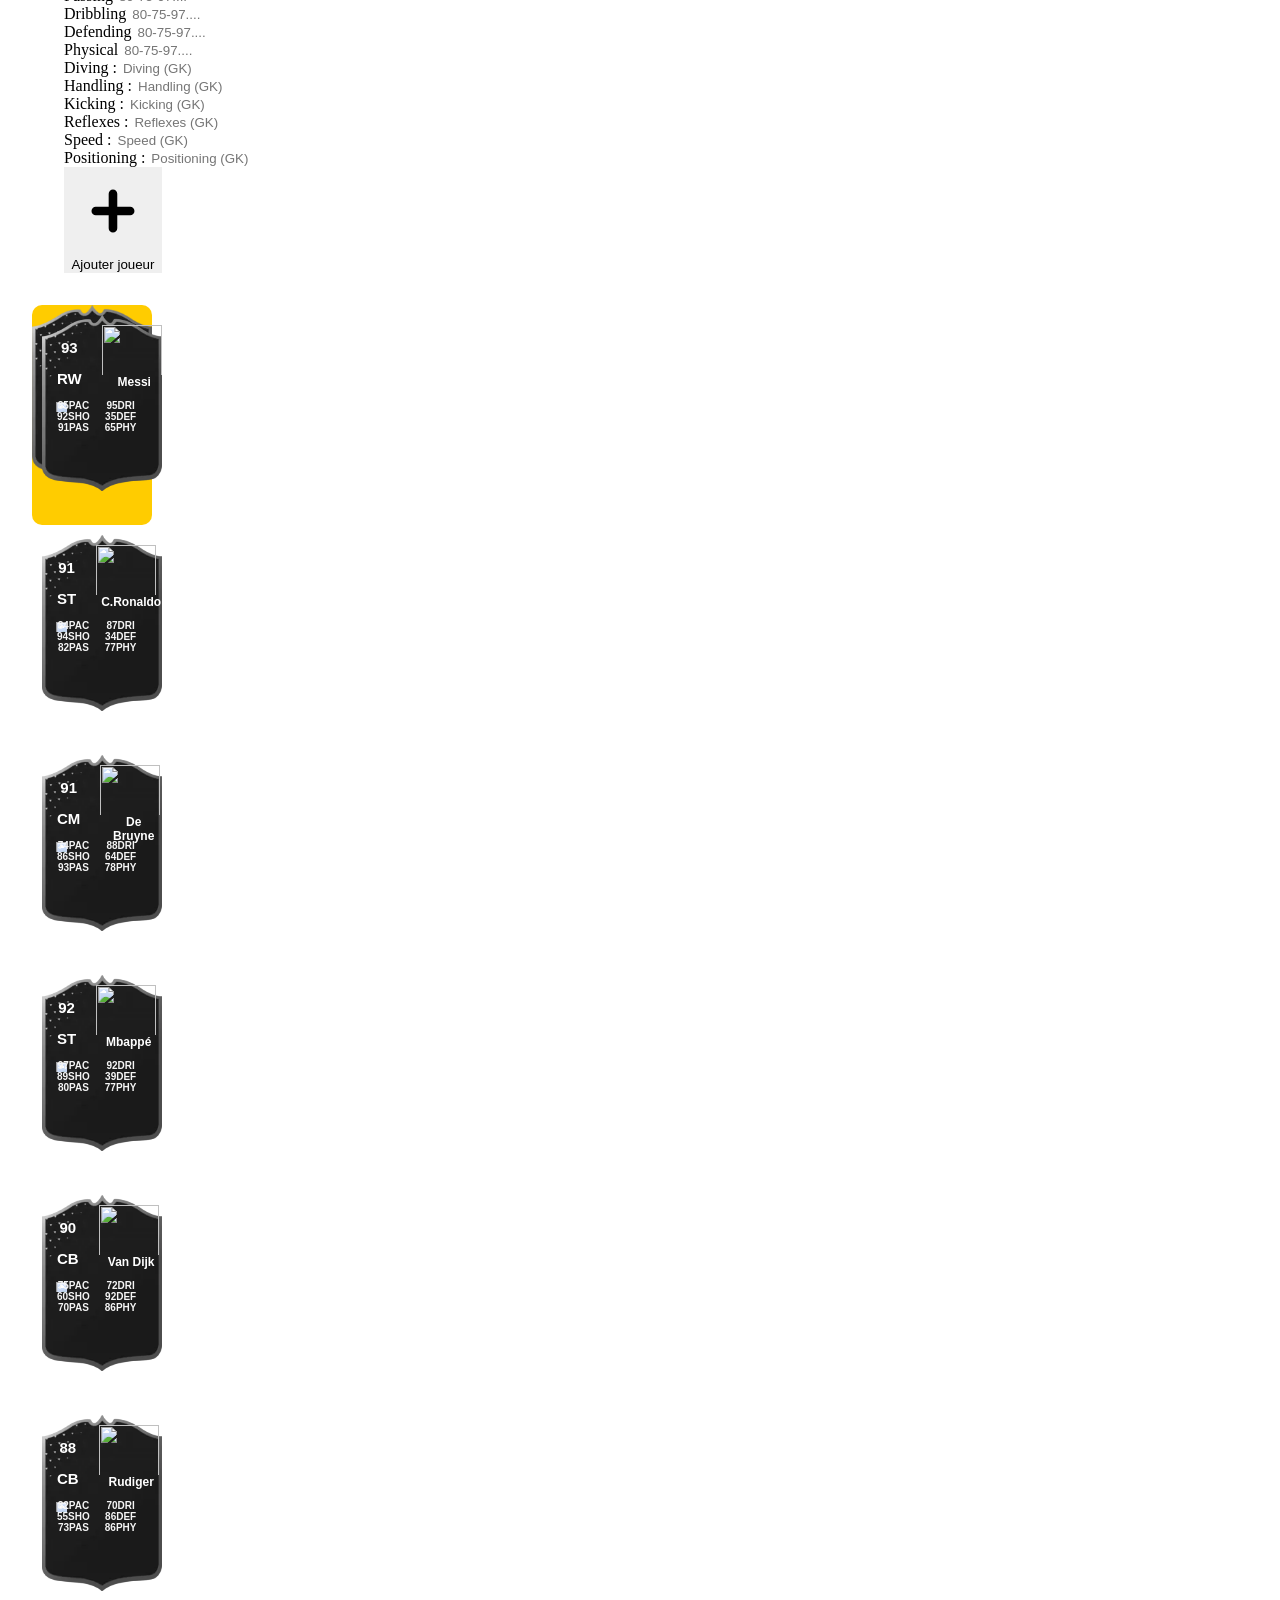
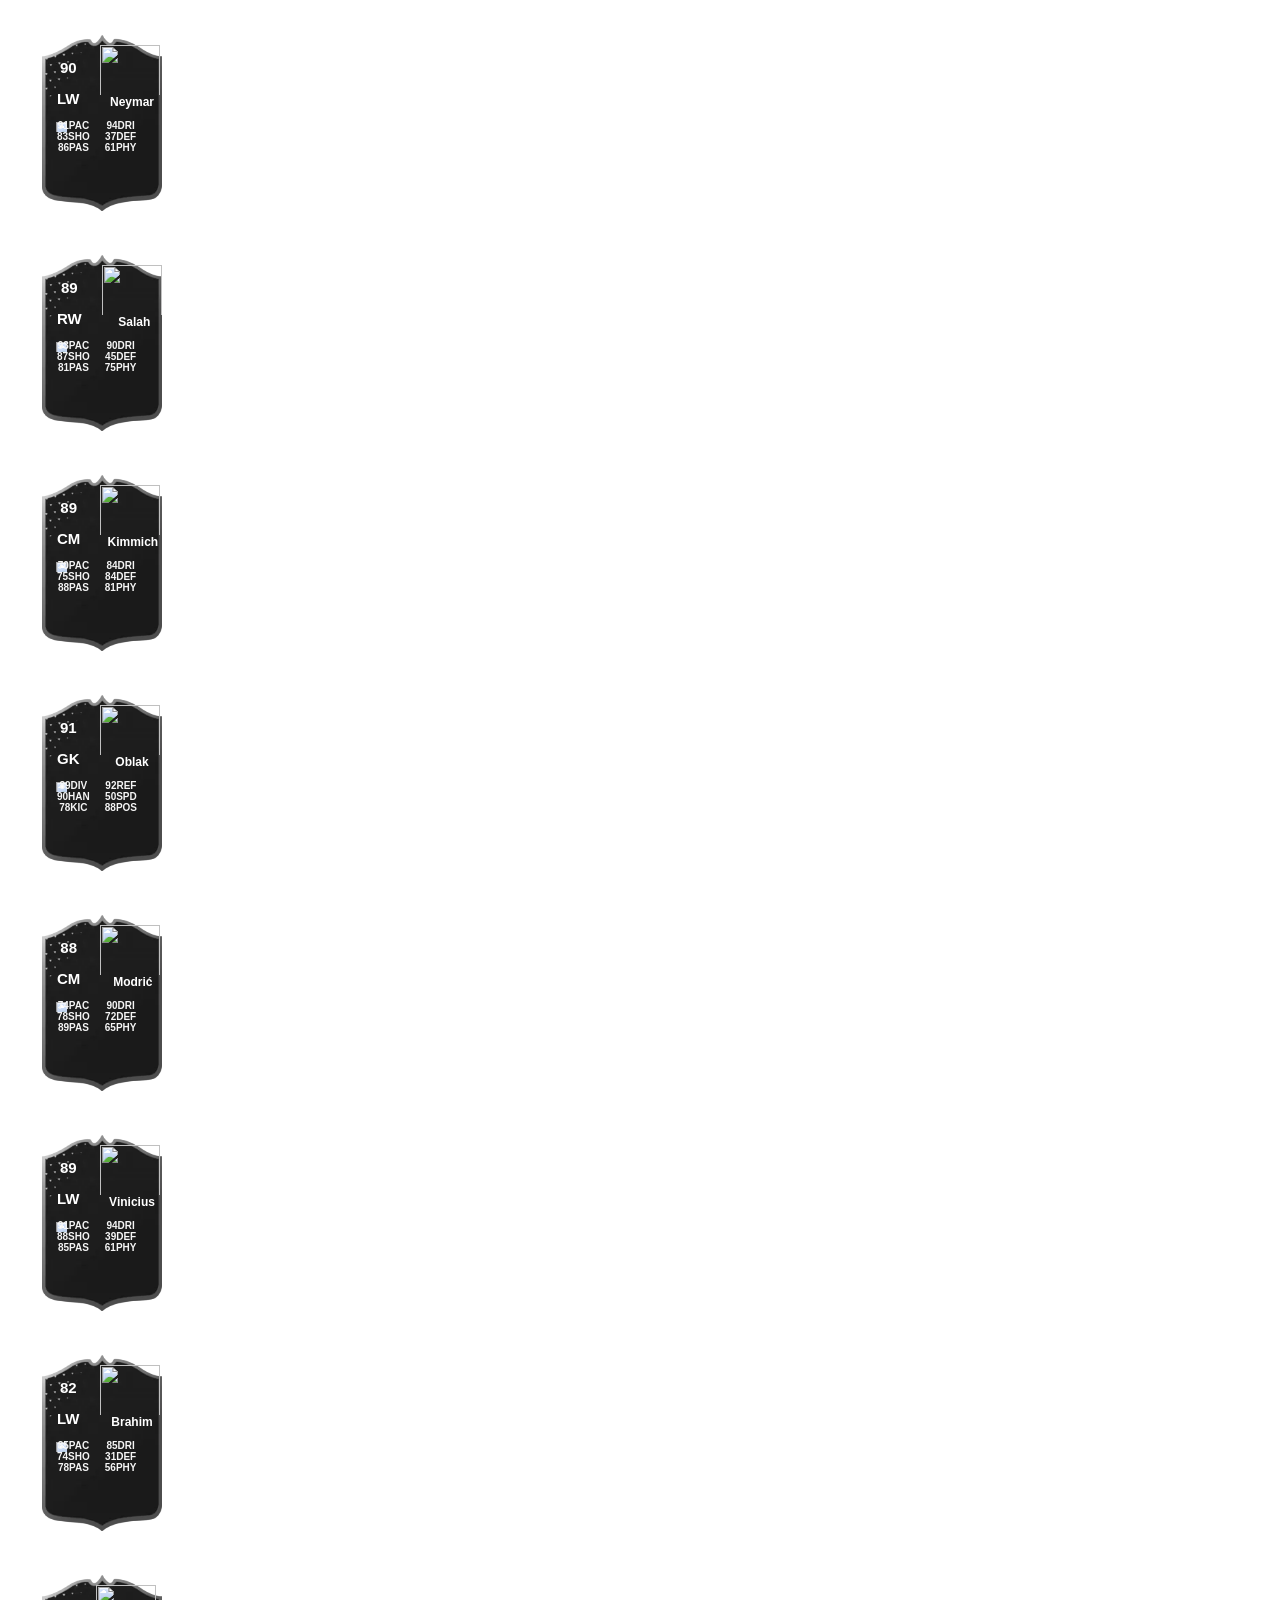
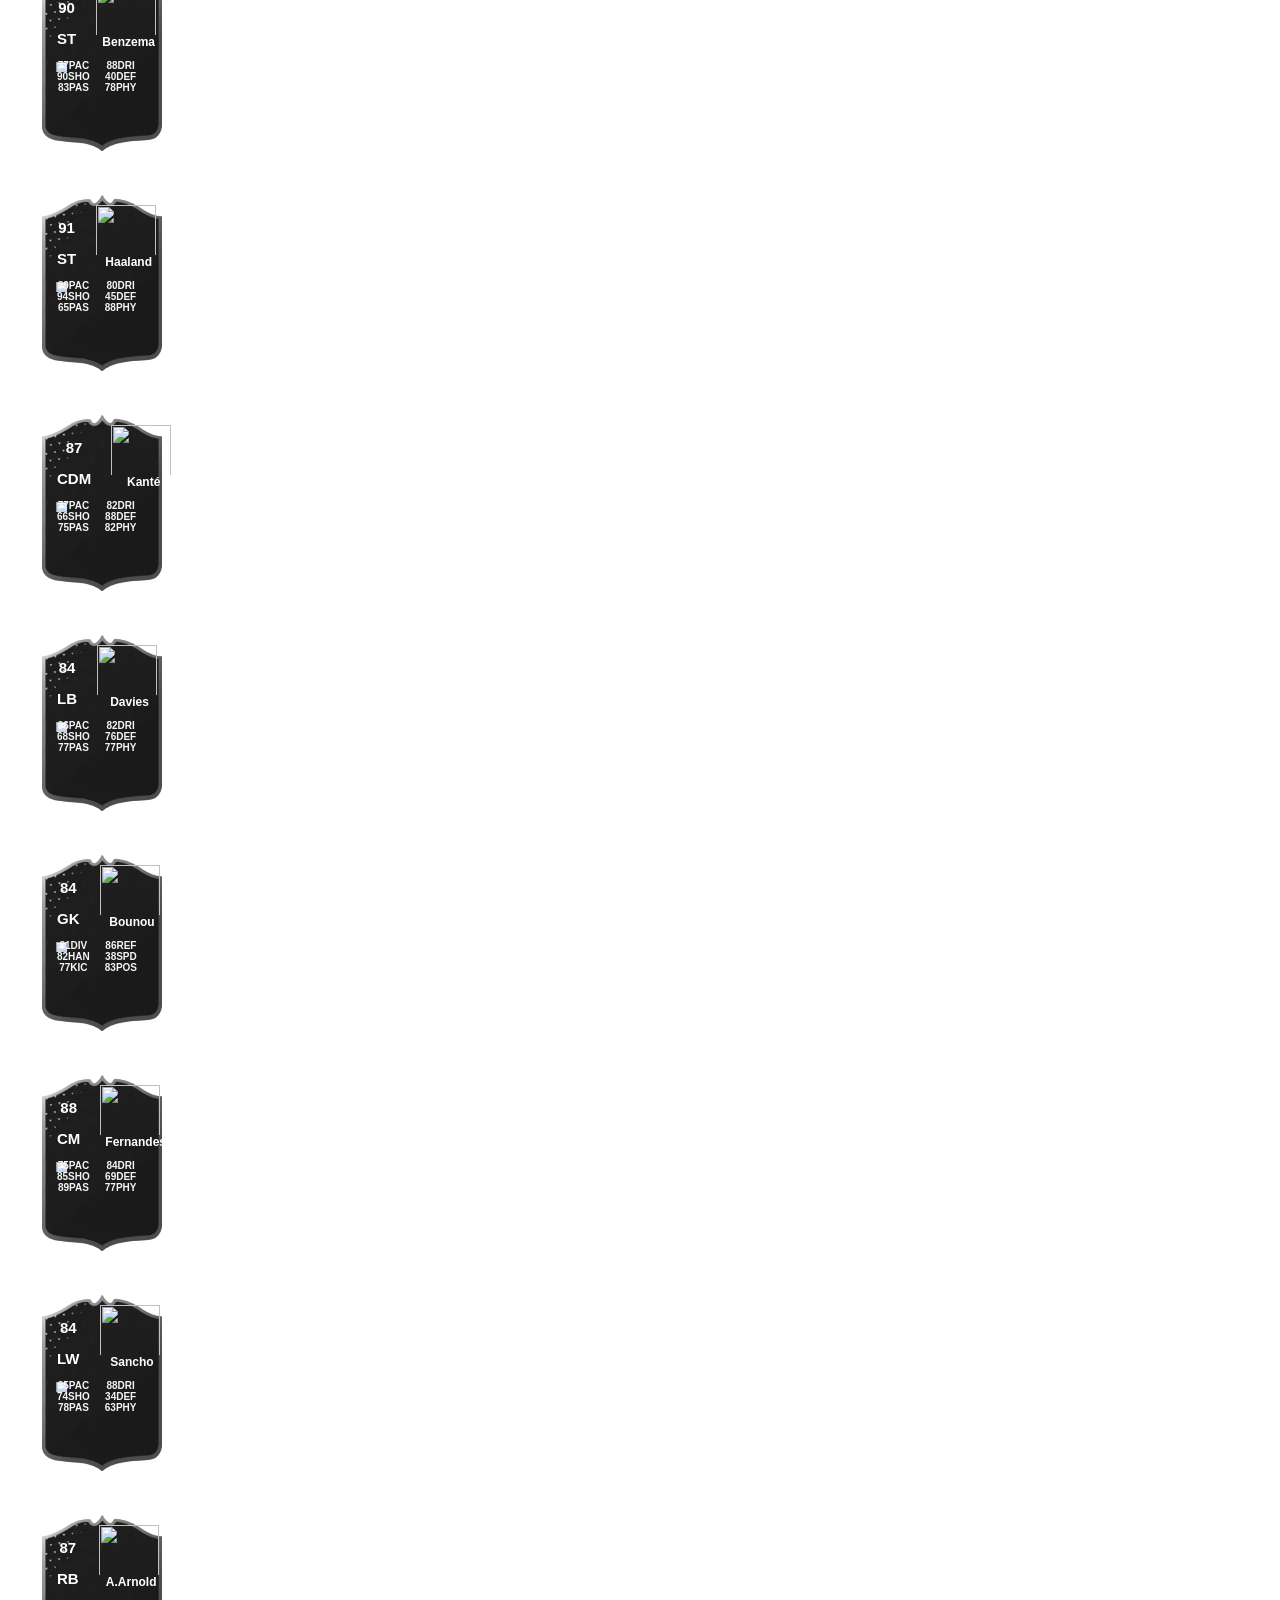
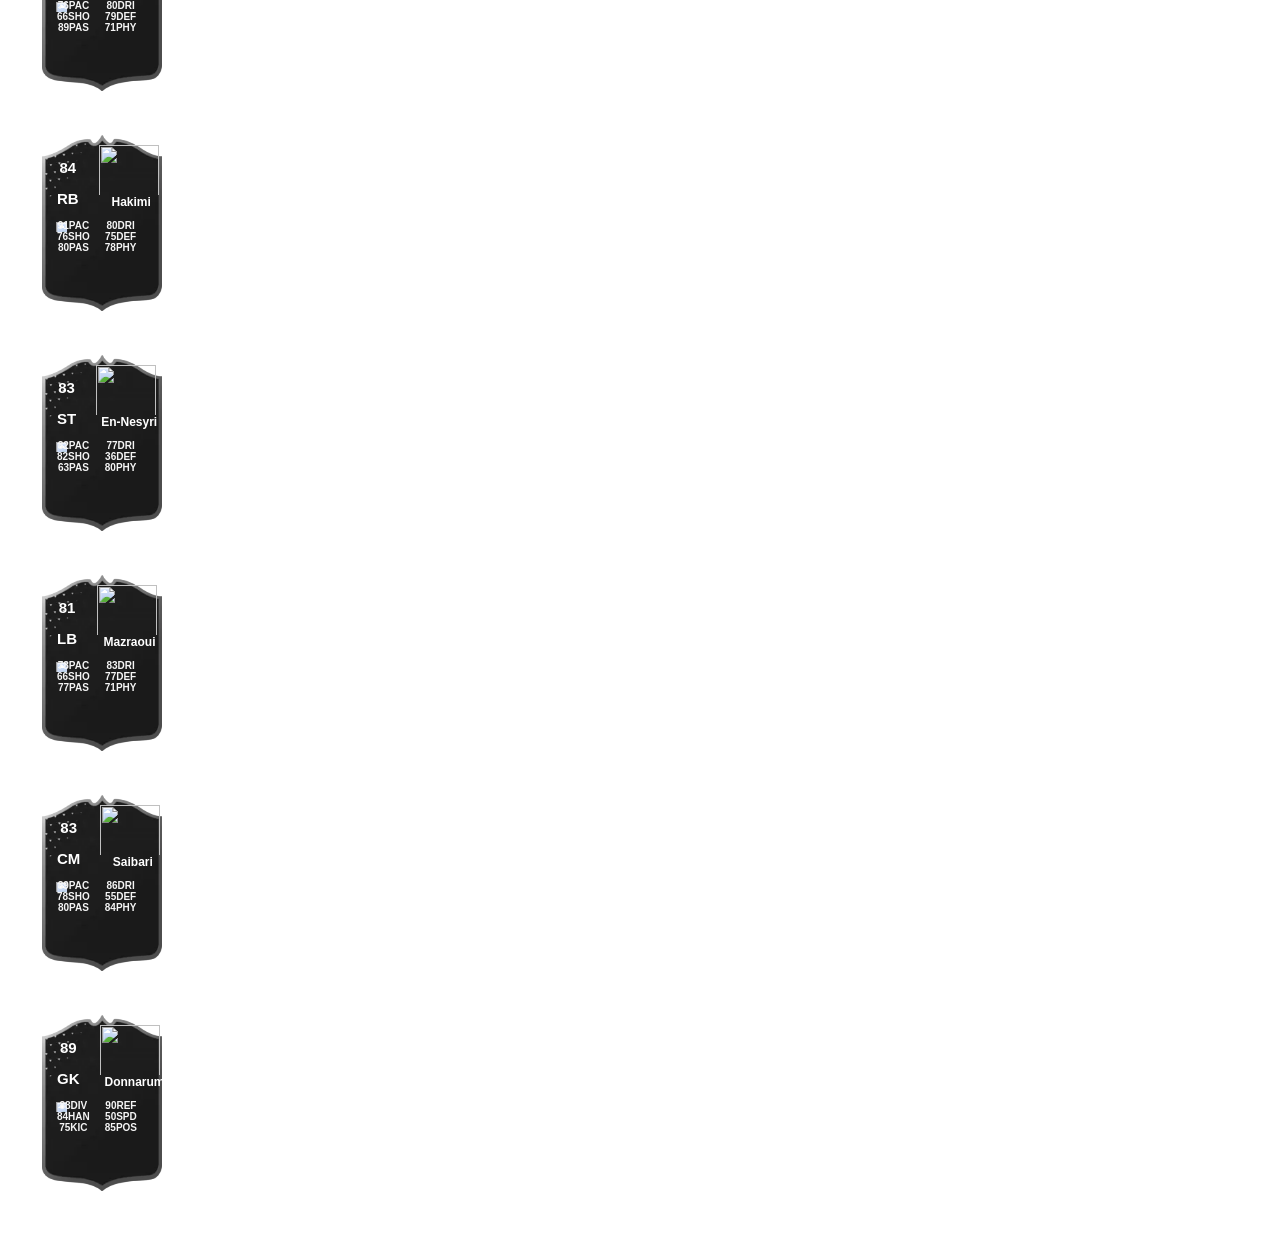
==== commit 9c3922b0: "essayer de modifier le modale pour que les stats de GK change" ====
--- a/src/assets/pages/FUT.html
+++ b/src/assets/pages/FUT.html
@@ -226,14 +226,38 @@
                                           <label for="physical" class="block mb-2 text-sm font-medium text-gray-900 dark:text-white">Physical</label>
                                           <input type="number" name="physical" id="physical" class="bg-gray-50 border border-gray-300 text-gray-900 text-sm rounded-lg focus:ring-primary-600 focus:border-primary-600 block w-full p-2.5 dark:bg-gray-600 dark:border-gray-500 dark:placeholder-gray-400 dark:text-white dark:focus:ring-primary-500 dark:focus:border-primary-500" placeholder="80-75-97...." required="">
                                        </div>
+                                       <div class="col-span-2 sm:col-span-1">
+                                        <label for="diving">Diving :</label>
+                                        <input type="number" id="diving" placeholder="Diving (GK)" />
+                                     </div>
+                                     <div class="col-span-2 sm:col-span-1">
+                                        <label for="handling">Handling :</label>
+                                        <input type="number" id="handling" placeholder="Handling (GK)" />
+                                     </div>
+                                     <div class="col-span-2 sm:col-span-1">
+                                        <label for="kicking">Kicking :</label>
+                                        <input type="number" id="kicking" placeholder="Kicking (GK)" />
+                                     </div>
+                                     <div class="col-span-2 sm:col-span-1">
+                                        <label for="reflexes">Reflexes :</label>
+                                        <input type="number" id="reflexes" placeholder="Reflexes (GK)" />
+                                     </div>
+                                     <div class="col-span-2 sm:col-span-1">
+                                        <label for="speed">Speed :</label>
+                                        <input type="number" id="speed" placeholder="Speed (GK)" />
+                                     </div>
+                                     <div class="col-span-2 sm:col-span-1">
+                                        <label for="positioning">Positioning :</label>
+                                        <input type="number" id="positioning" placeholder="Positioning (GK)" />
+                                     </div>
                                       </div>
                                      <button id="ajouter-joueur" type="button"class="text-black inline-flex items-center bg-[#FFC57A] hover:bg-blue-800 focus:ring-4 focus:outline-none focus:ring-blue-300 font-medium rounded-lg text-sm px-5 py-2.5 text-center dark:bg-blue-600 dark:hover:bg-blue-700 dark:focus:ring-blue-800">
                                         <svg class="me-1 -ms-1 w-5 h-5" fill="currentColor" viewBox="0 0 20 20" xmlns="http://www.w3.org/2000/svg"><path fill-rule="evenodd" d="M10 5a1 1 0 011 1v3h3a1 1 0 110 2h-3v3a1 1 0 11-2 0v-3H6a1 1 0 110-2h3V6a1 1 0 011-1z" clip-rule="evenodd"></path></svg>
-                                         Ajouter La Service
+                                         Ajouter joueur
                                      </button>
                                     </form>
-                  </div>
-              </div>
+                   </div>
+                   </div>
                           </div> 
                         
                     </div>
@@ -242,22 +266,12 @@
                             
                         </div>
                     </div>
-                    </div>
+                </div>
                   </div>
             </div>
               
 
         </section>                                         
-        <section>
-            <div class="row">
-                <div class="col-md-7">fgegegezgeg</div>
-                   <div class="col-md-1">jinkjkj 
-                   <div class="col-md-4">
-
-                   </div>
-                   </div>
-                </div>
-        </section>
         
     </main>
     <script src="team.js"></script>
--- a/src/assets/pages/st.css
+++ b/src/assets/pages/st.css
@@ -58,21 +58,12 @@
     overflow: hidden;
     position: relative;
 }
-#equipe {
-    position: relative; /* Position relative pour permettre le positionnement absolu des éléments en déplacement */
-    overflow: hidden; /* Empêche le débordement des éléments de l'équipe */
-}
 
 .player {
     text-align: center;
     padding: 10px;
     background-color: #ffcc00;
     border-radius: 10px;
-    transition: transform 0.3s ease-in-out;
-}
-
-.card {
-    cursor: pointer;  /* Change le curseur pour indiquer que l'élément est draggable */
 }
 
 .player.dragging {
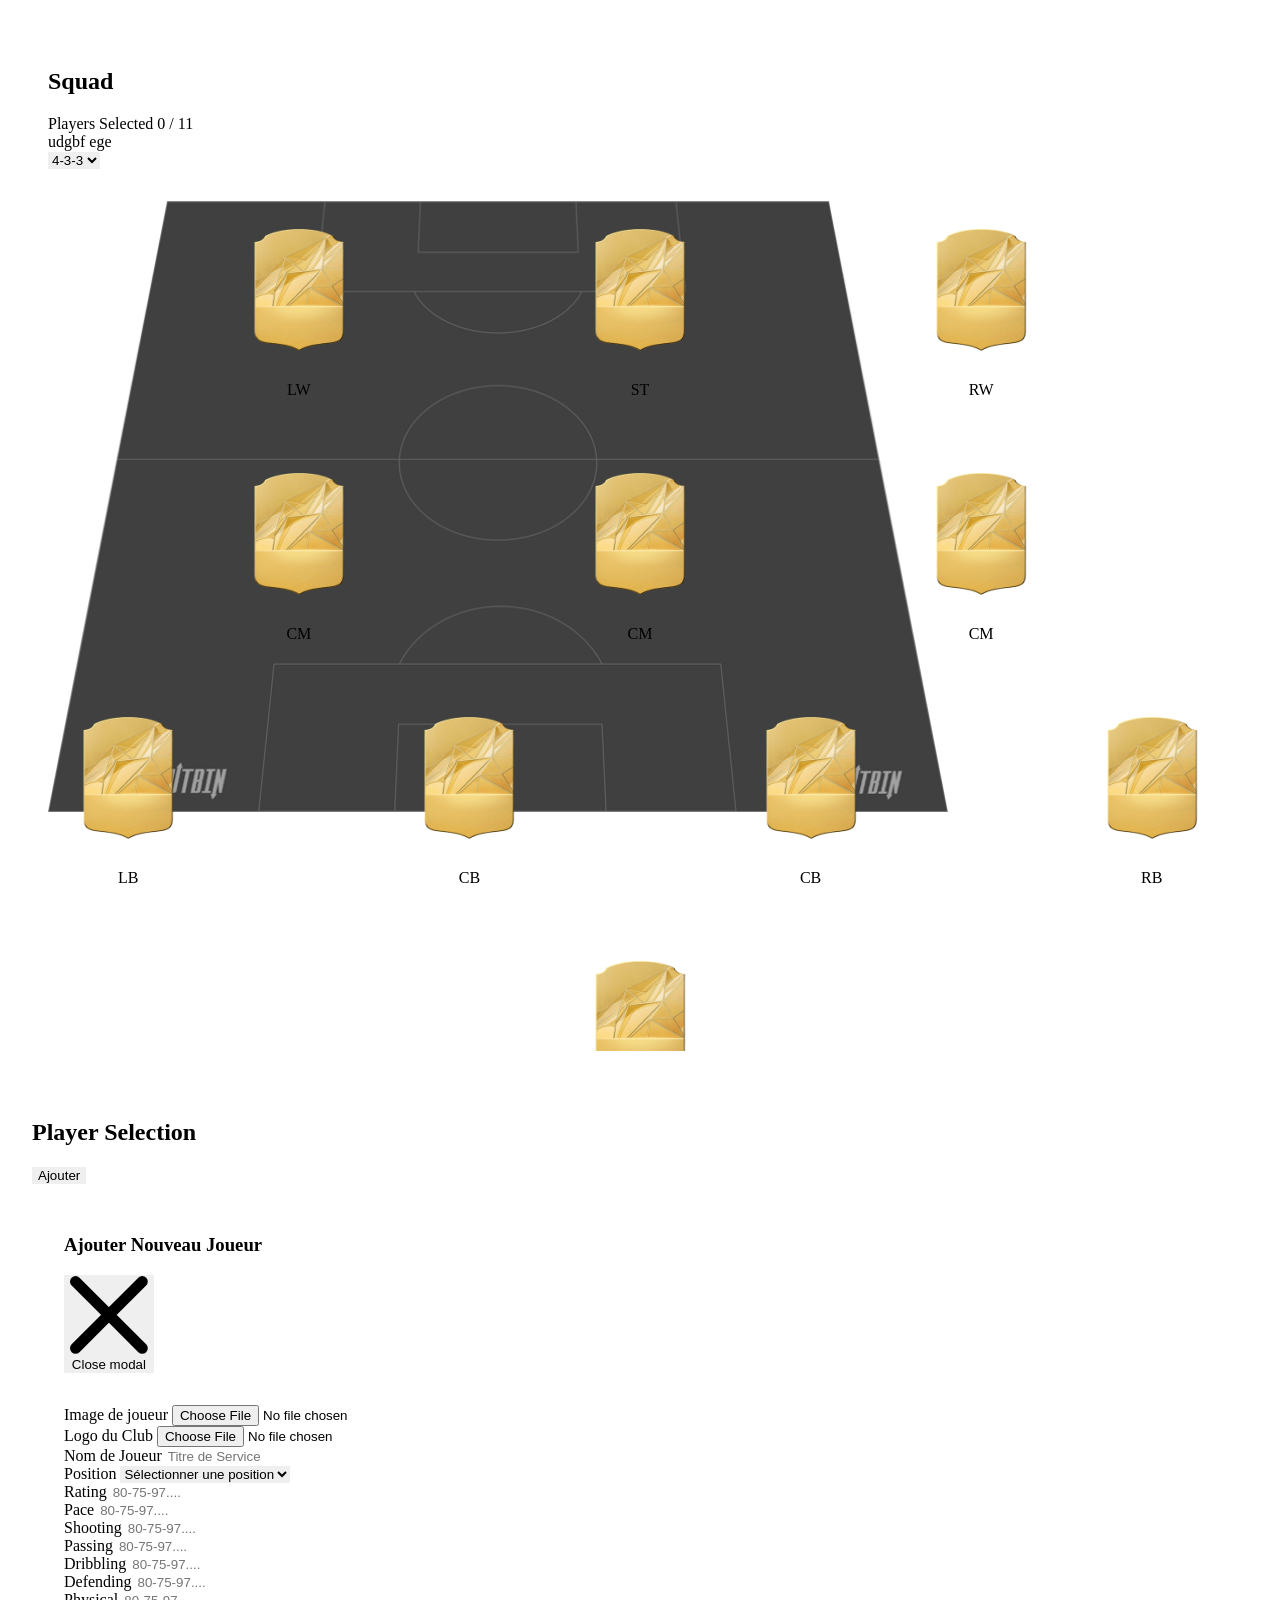
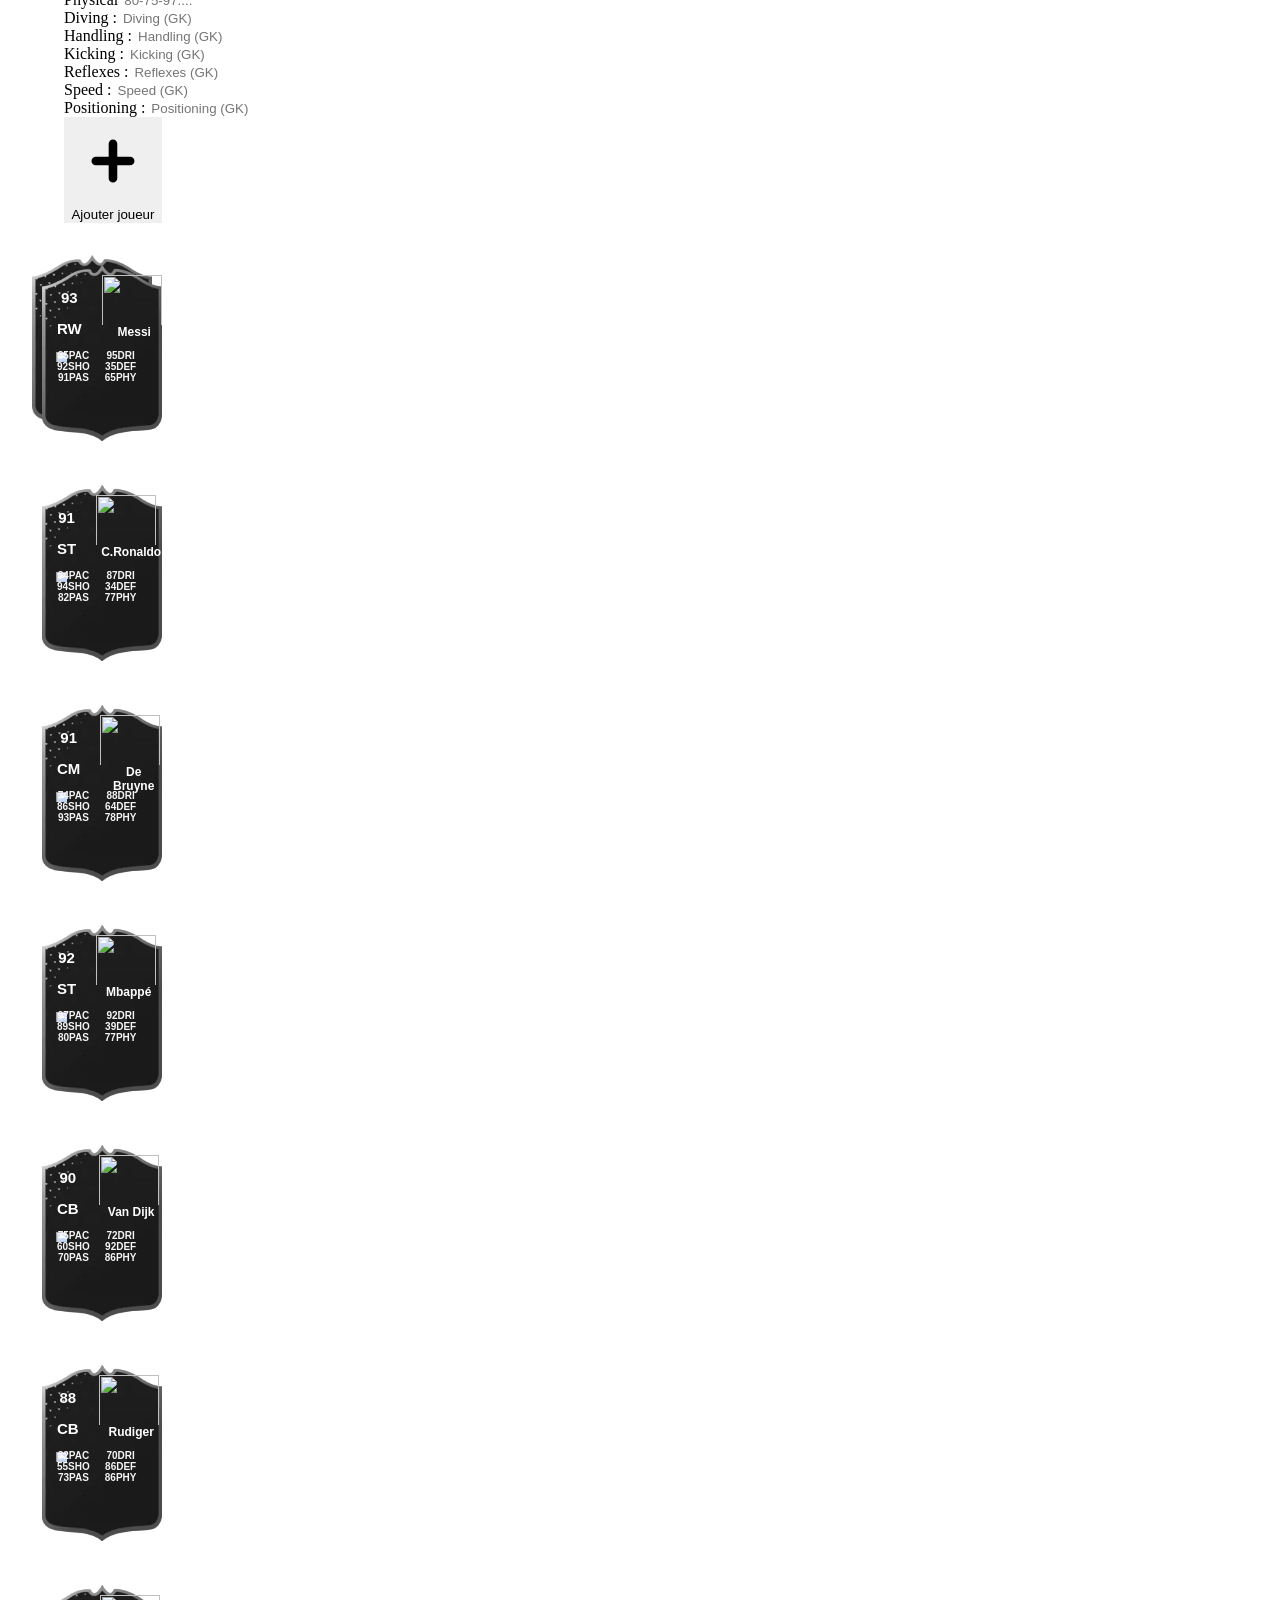
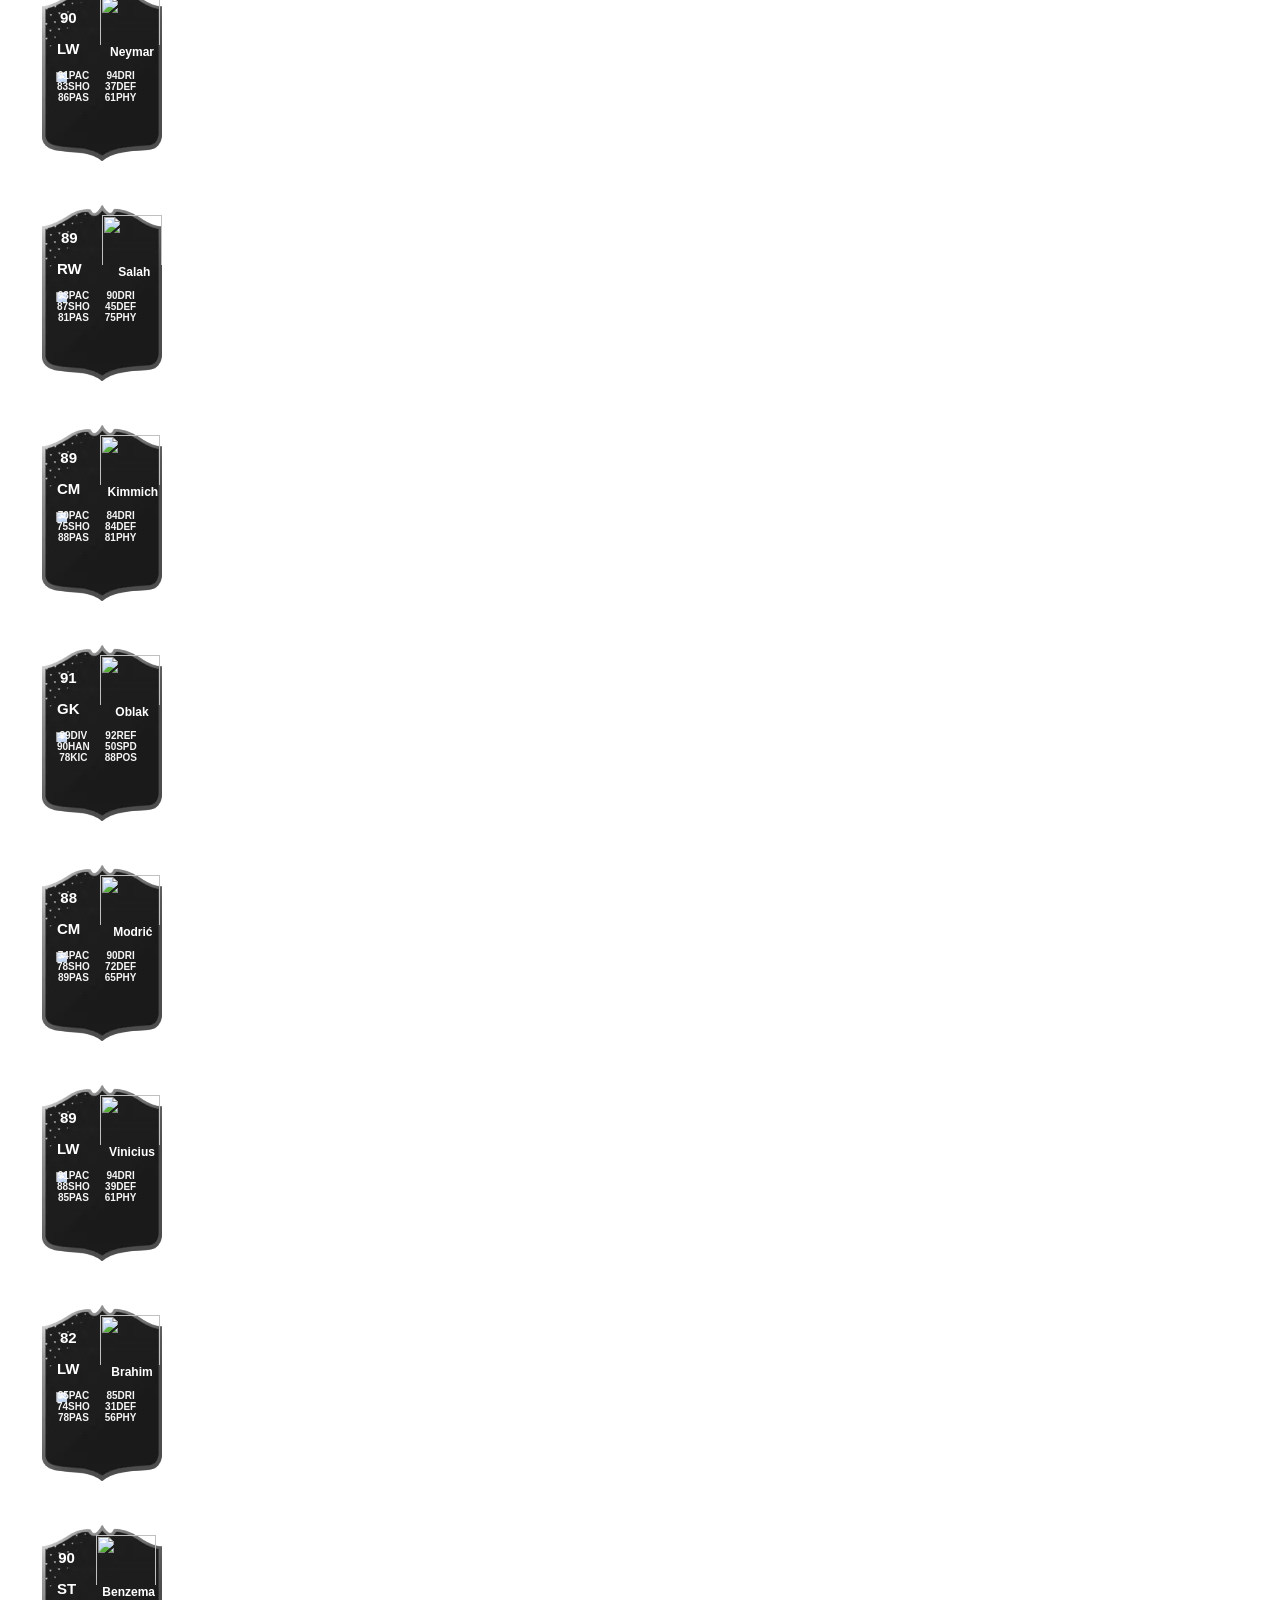
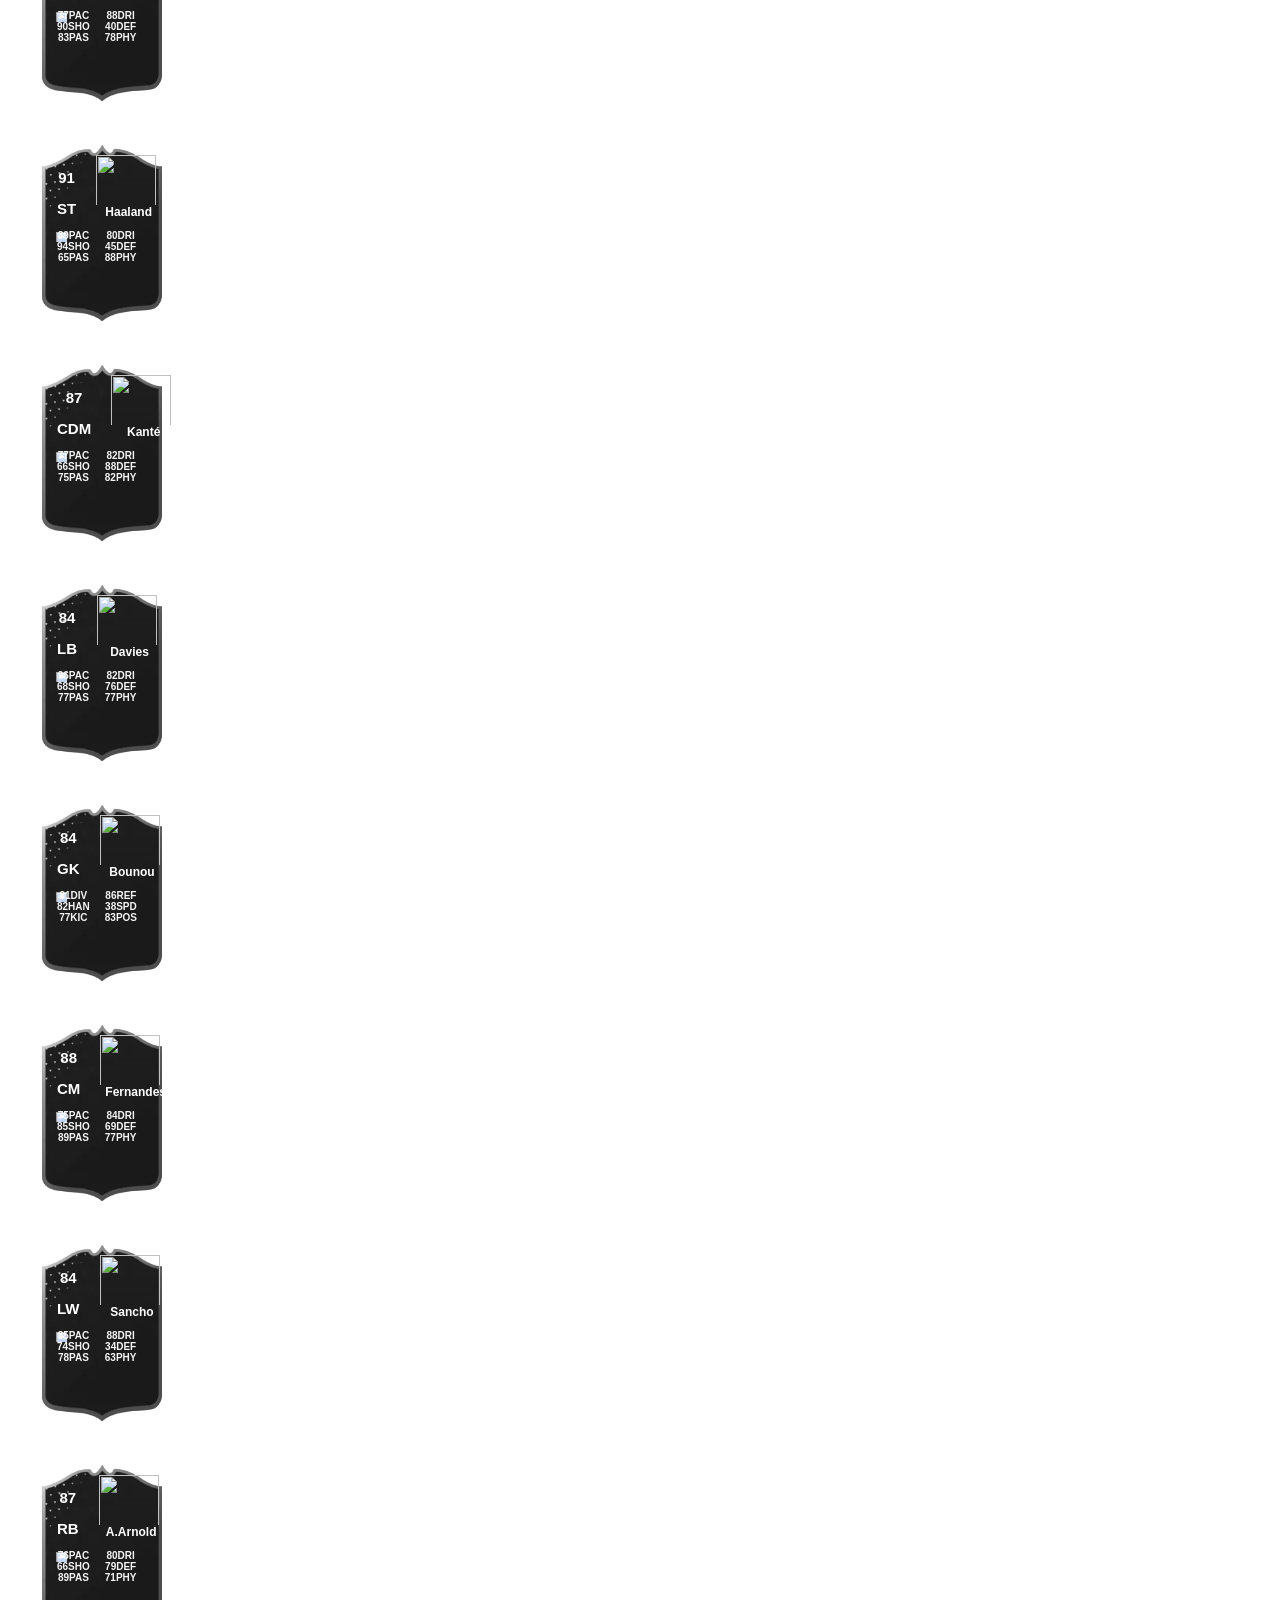
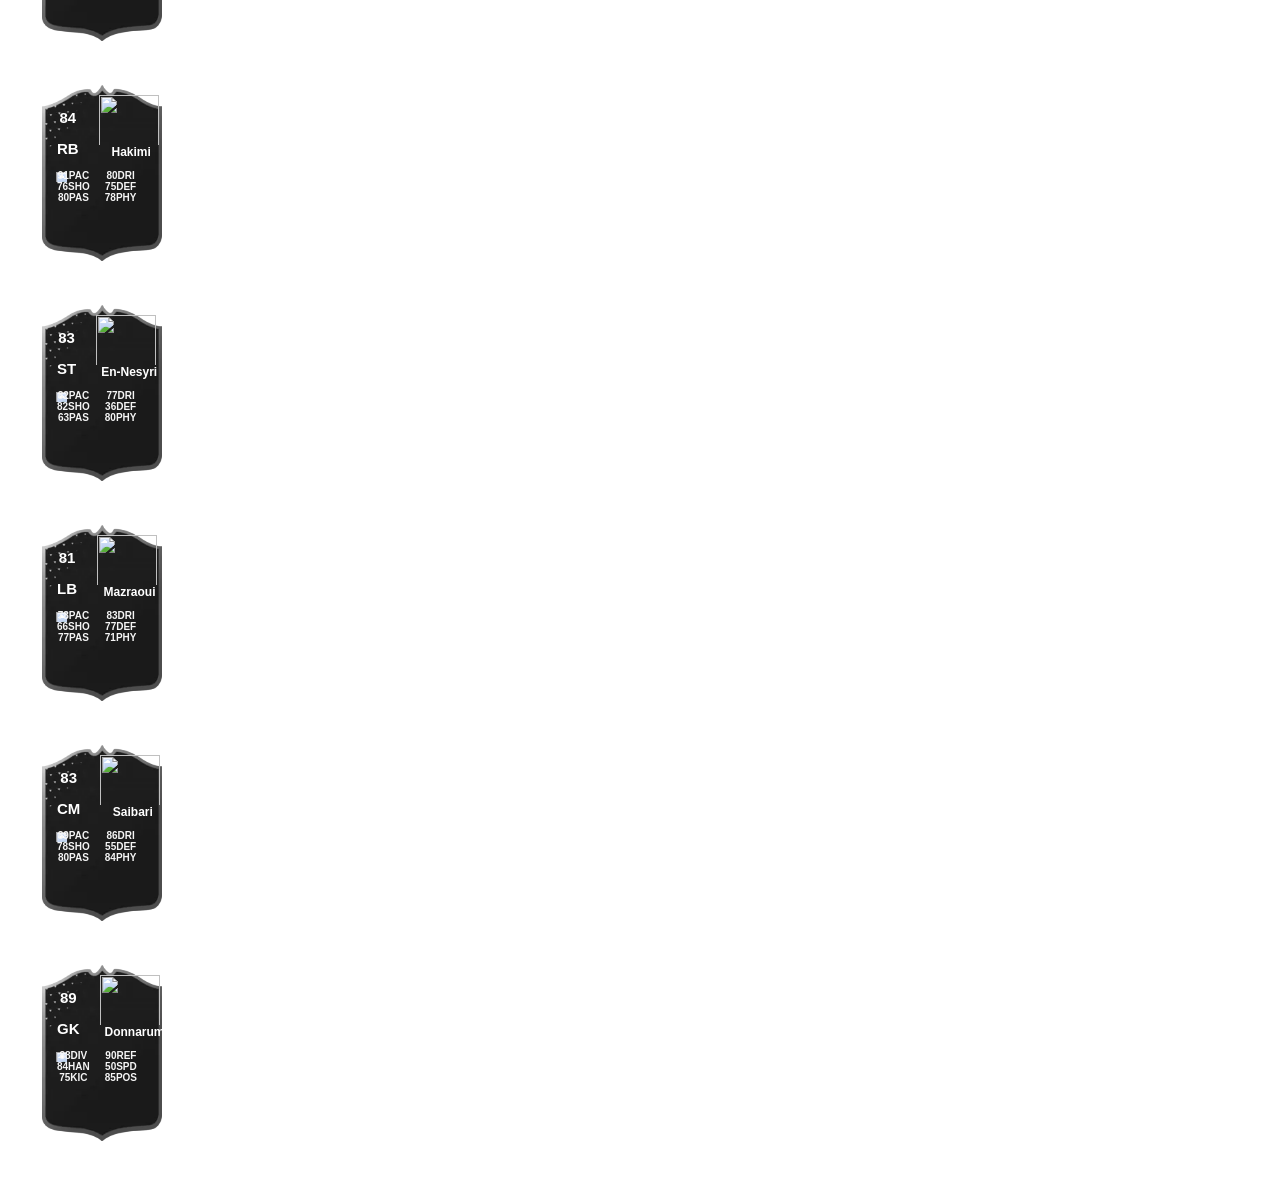
==== commit 7bbbbf58: "faire quelque modification sur le code" ====
--- a/src/assets/pages/FUT.html
+++ b/src/assets/pages/FUT.html
@@ -17,7 +17,7 @@
                   
                   <div class="flex-1 rounded-lg shadow-lg p-4">
                     
-                    <div class="bg-gradient-to-b from-black via-black-100 to-gray-100 p-4 rounded-lg text-white text-center mb-4">
+                    <div class="bg- p-4 rounded-lg text-white text-center mb-4">
                       <h2 class="font-bold">Squad</h2>
                       <div class="flex justify-around mt-4">
                         <div>
--- a/src/assets/pages/st.css
+++ b/src/assets/pages/st.css
@@ -49,10 +49,10 @@
 }
 .squad_builder {
     display: grid;
-    height: 900px;
+    height: 850px;
     place-items: center;
     grid-template-columns: repeat(7, 1fr);
-    grid-template-rows: repeat(7, 1fr);
+    grid-template-rows: repeat(7 , 1fr);
     grid-column-gap: 10px;
     grid-row-gap: 10px;
     overflow: hidden;
@@ -62,7 +62,7 @@
 .player {
     text-align: center;
     padding: 10px;
-    background-color: #ffcc00;
+    /* background-color: #ffcc00; */
     border-radius: 10px;
 }
 
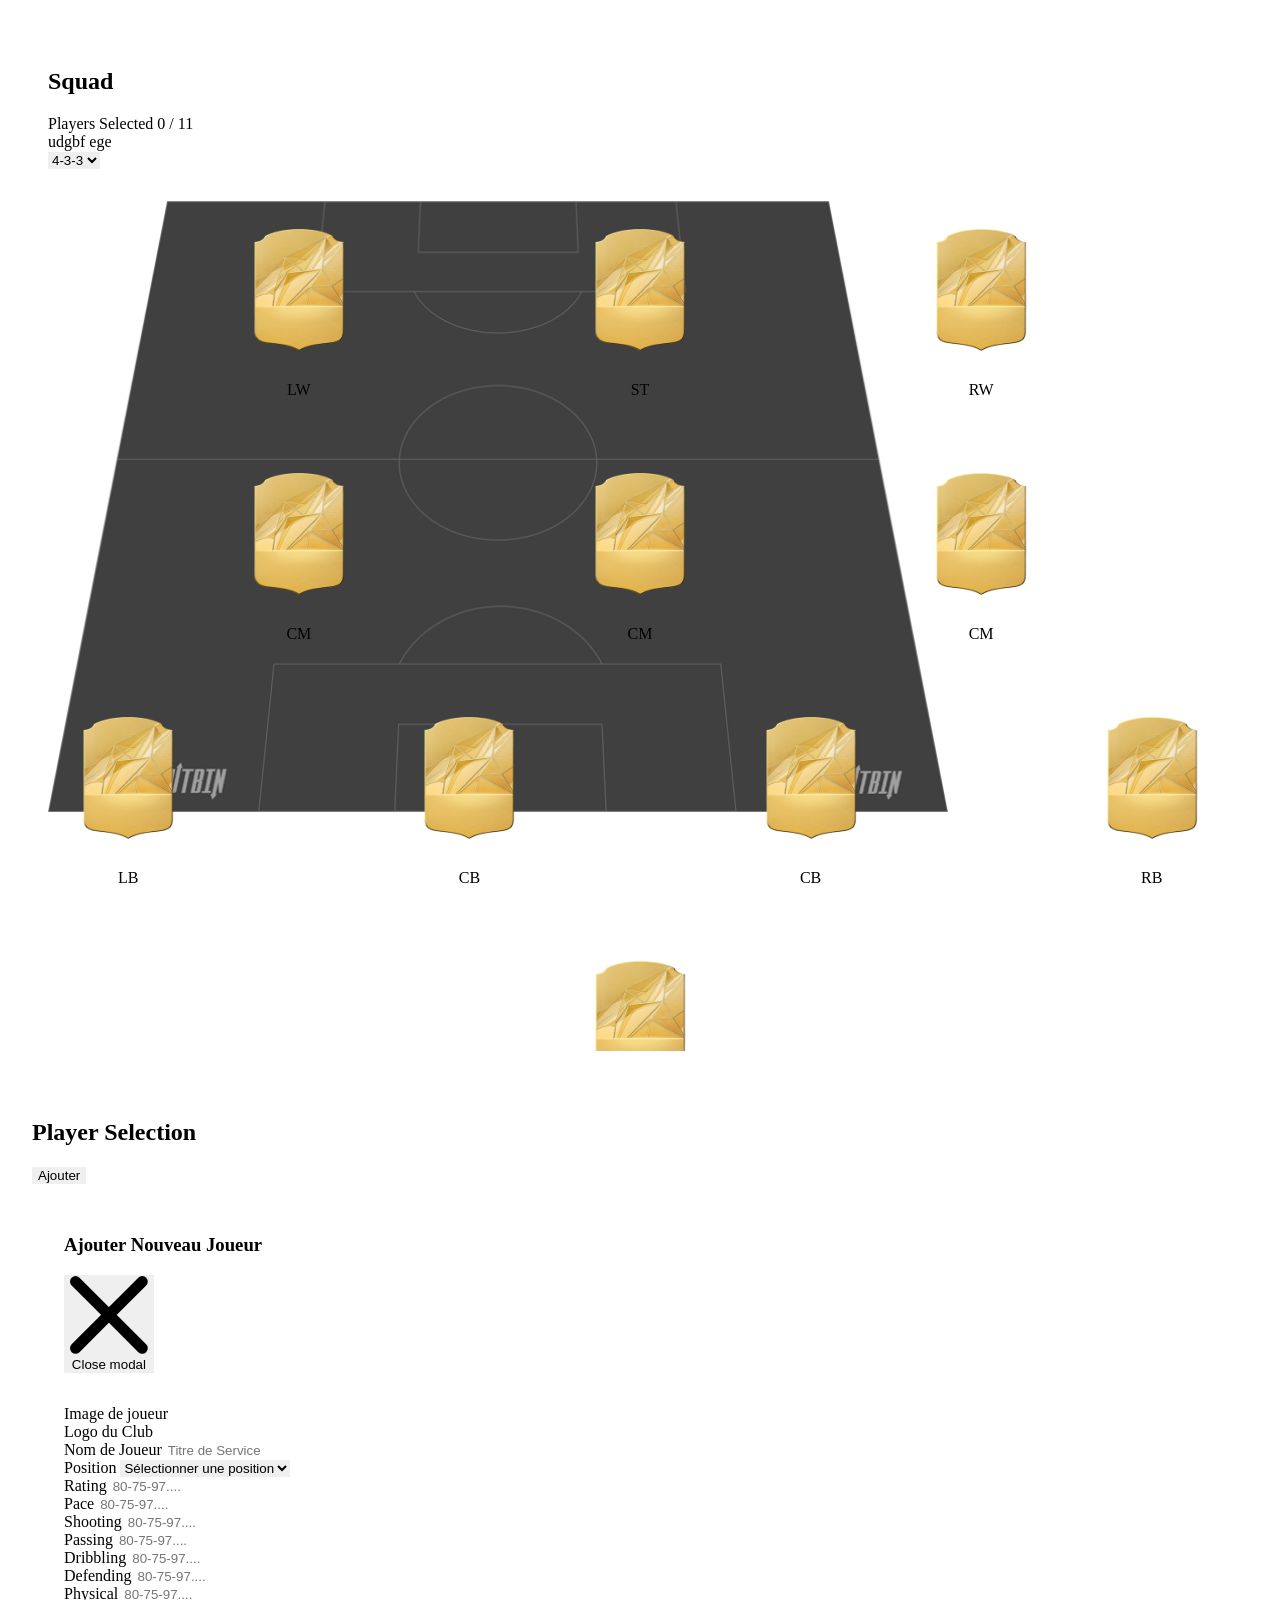
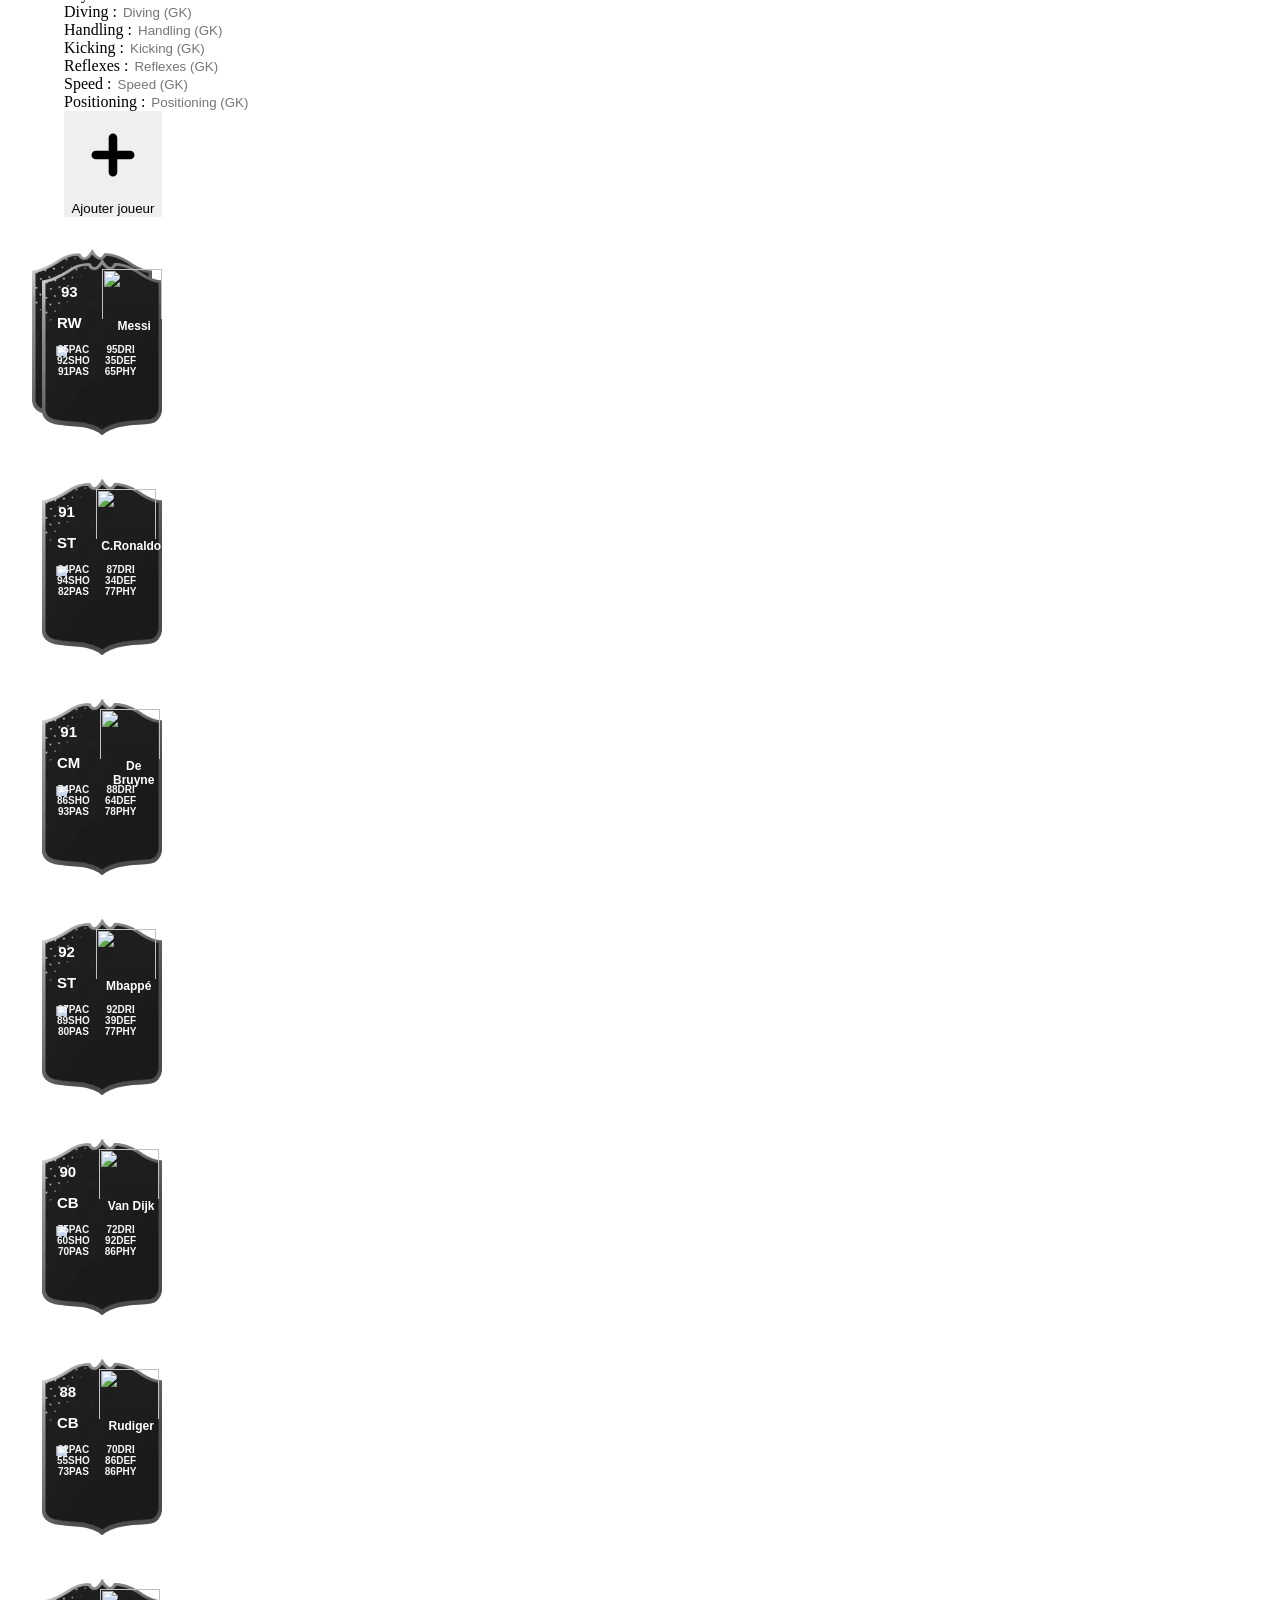
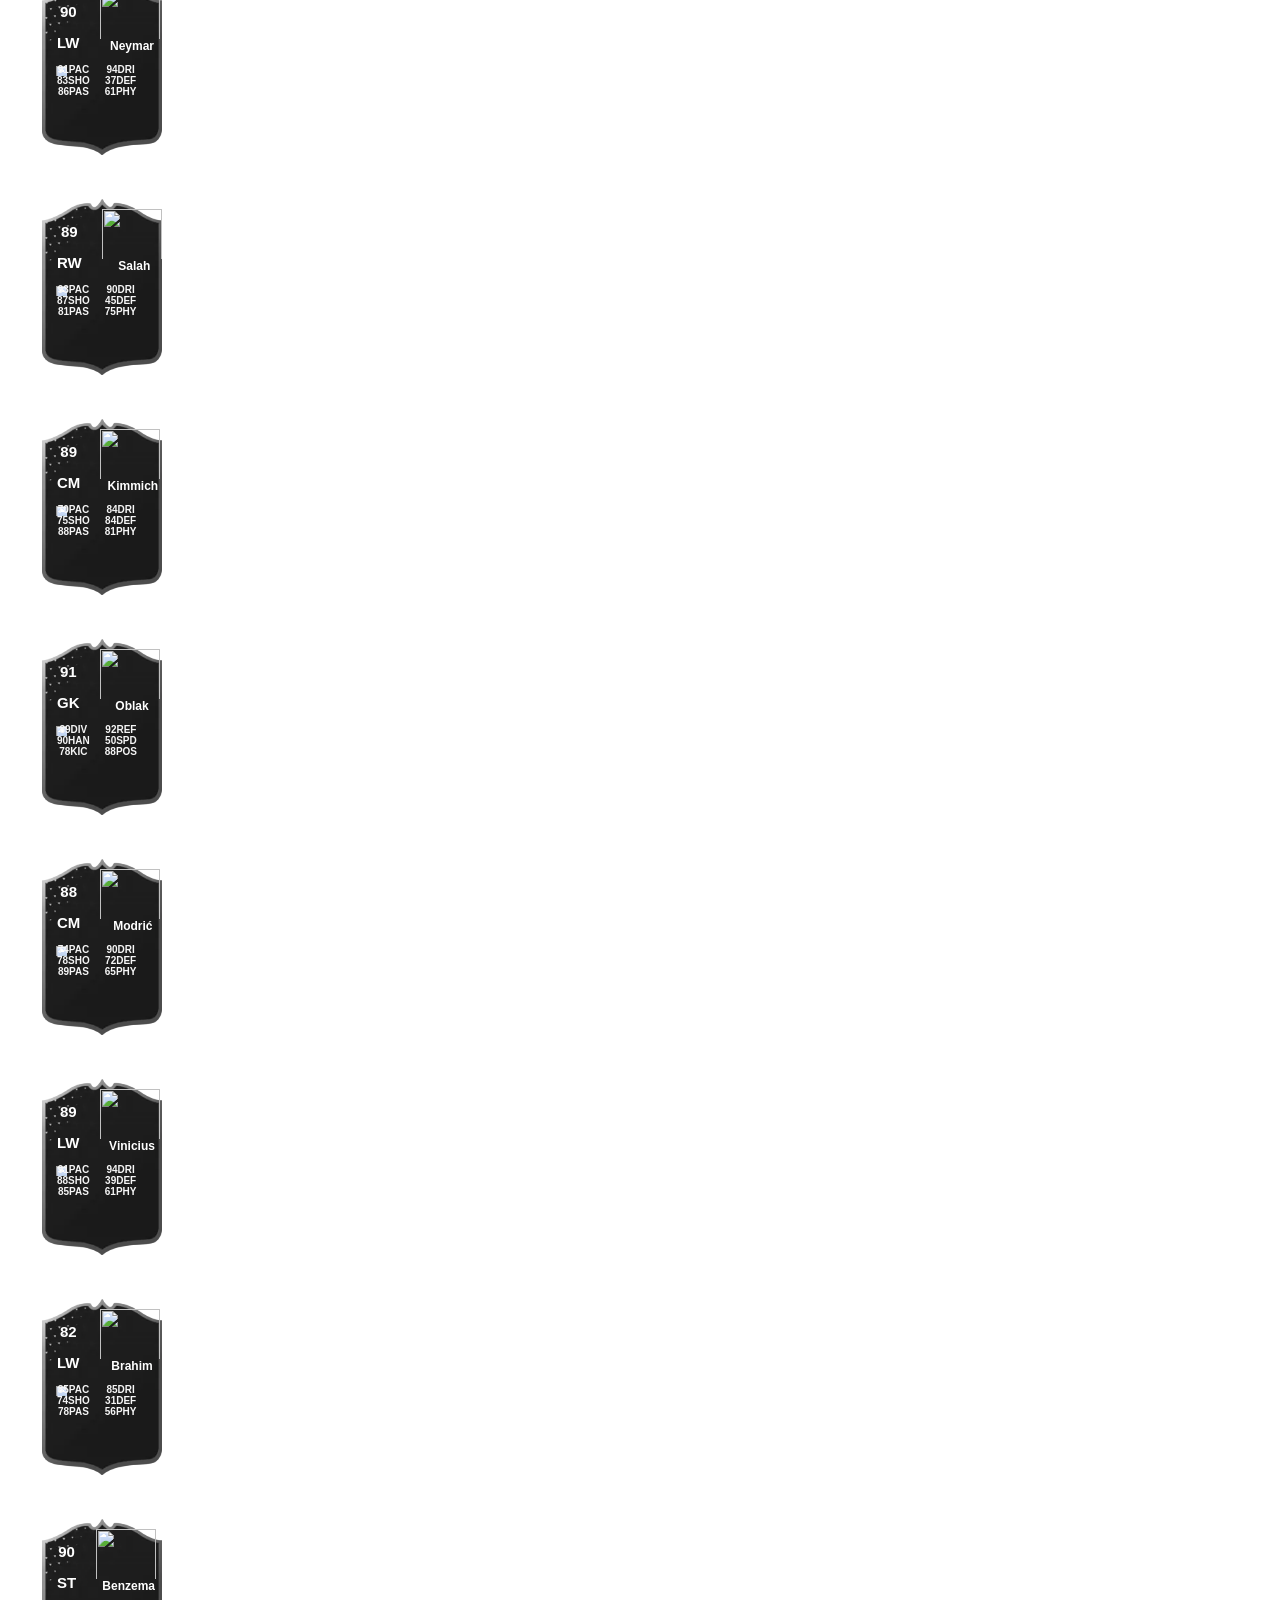
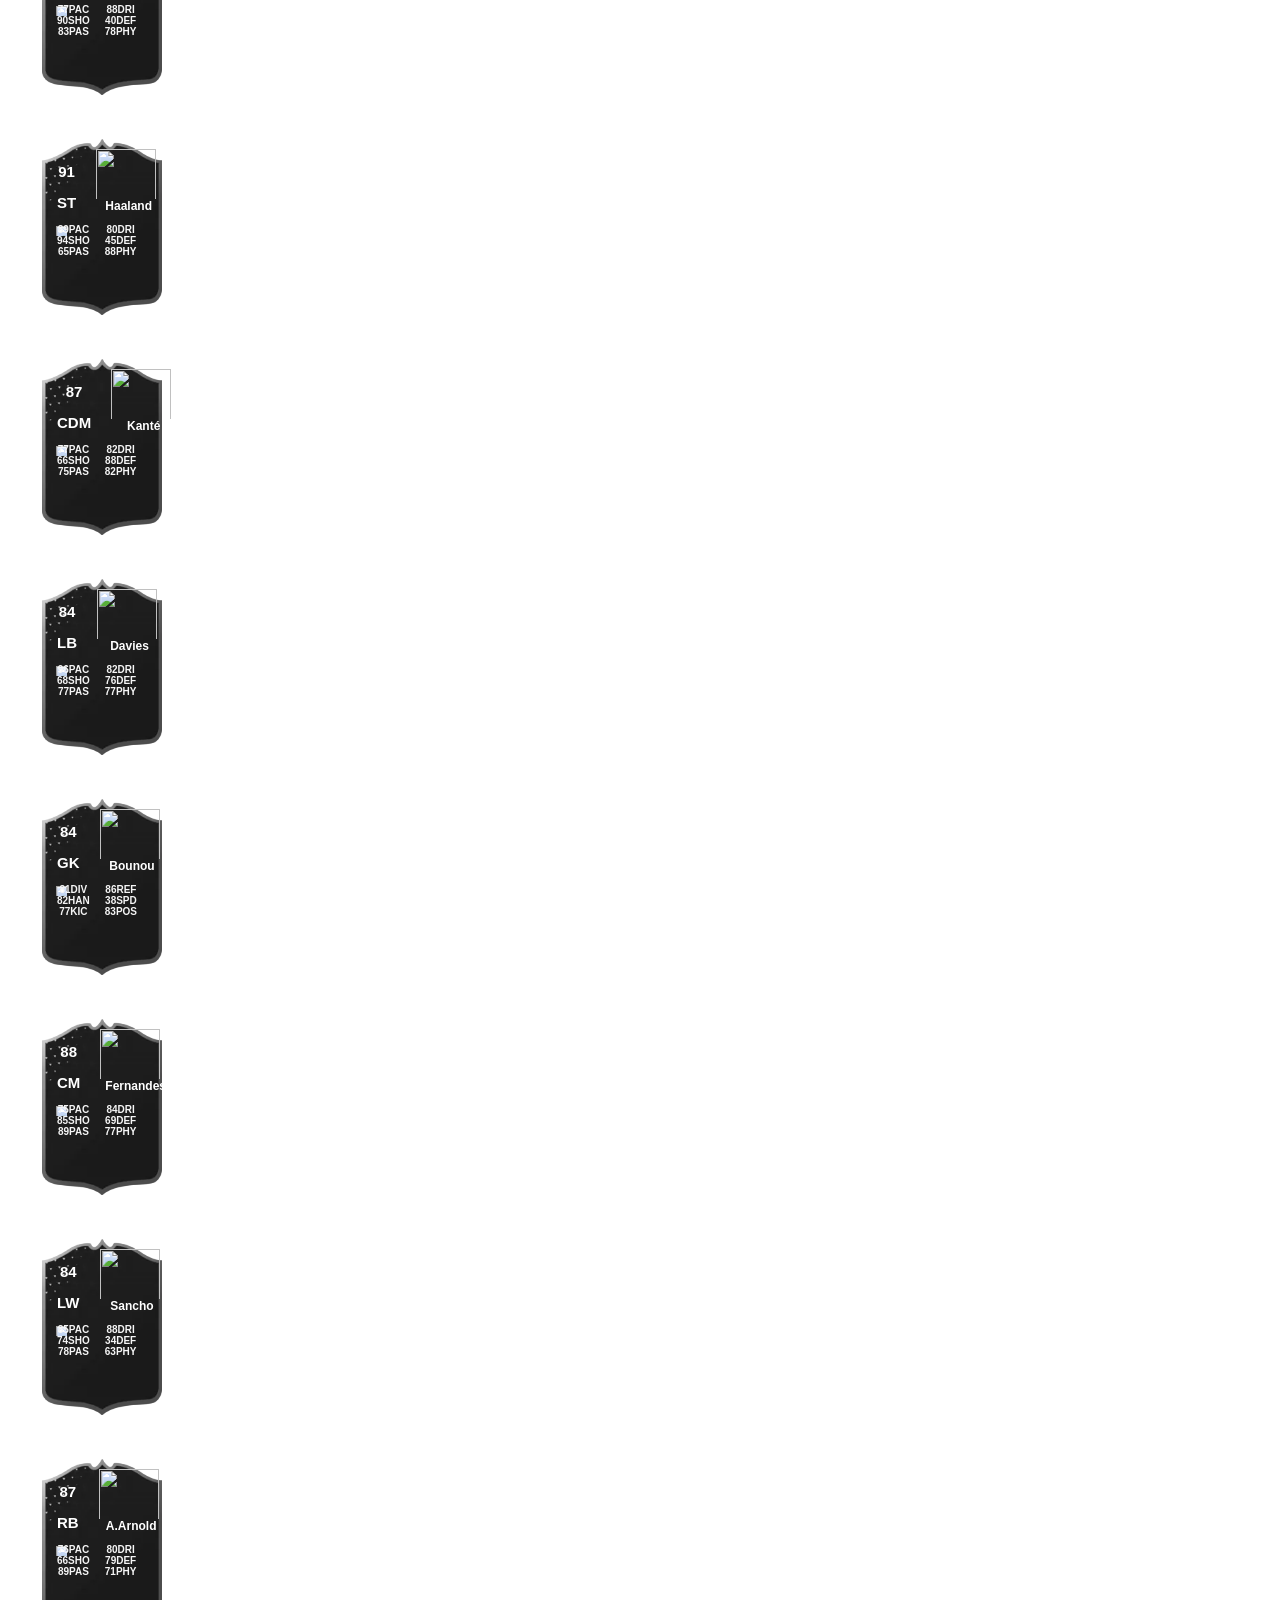
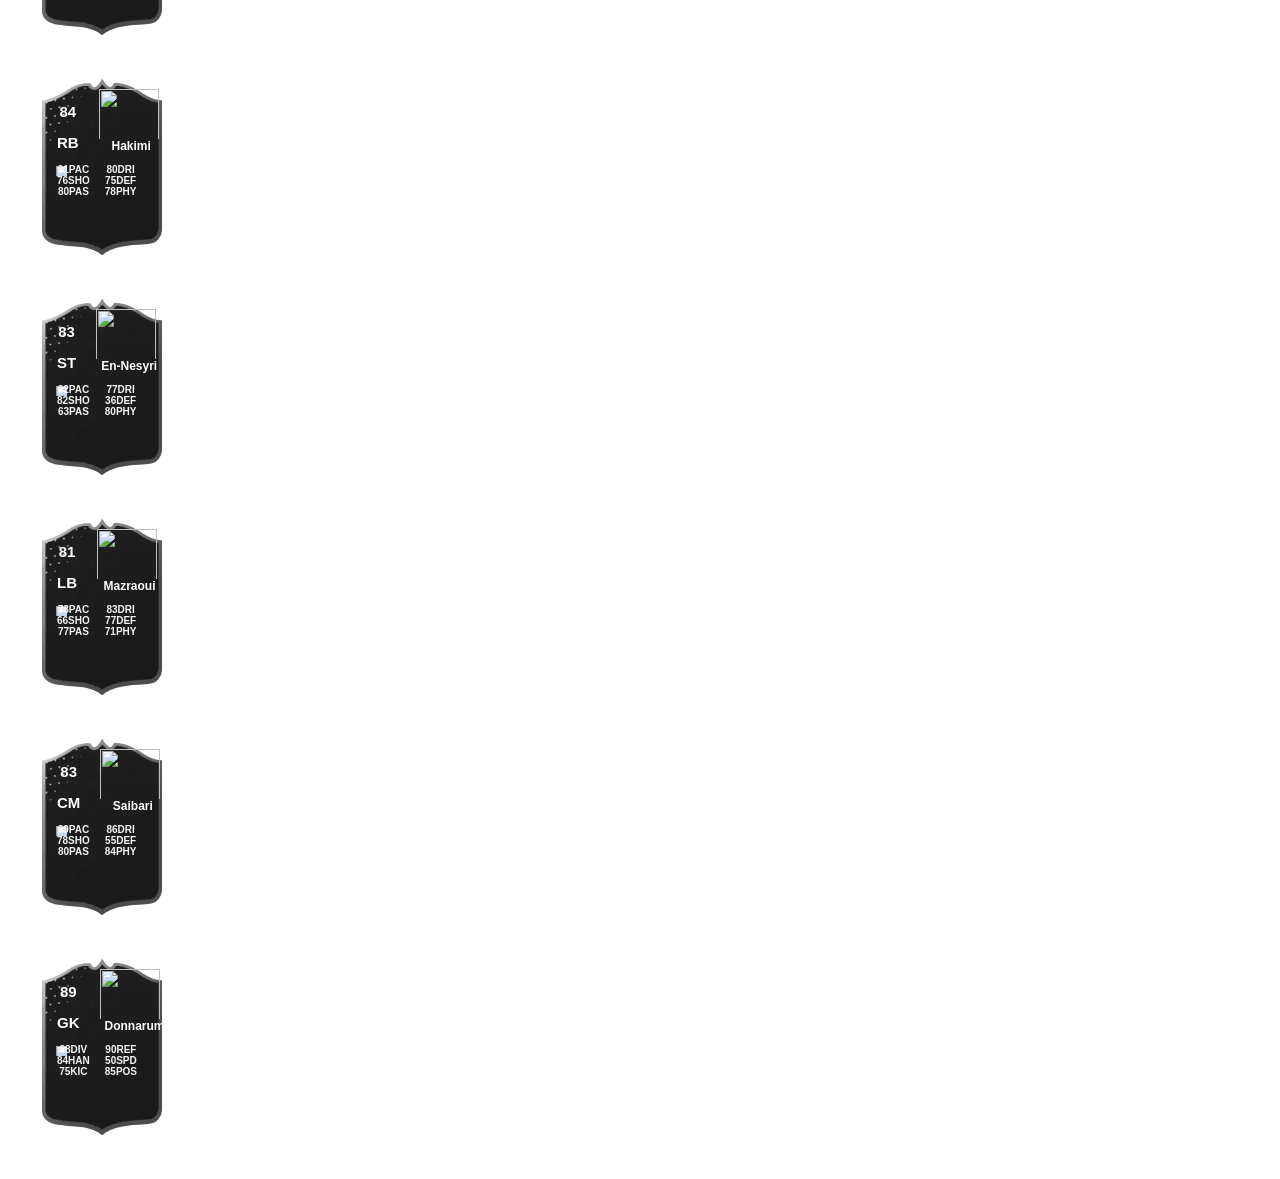
==== commit f2c18cab: "faire des modification au niveau de modal, et ajouter l'option de supression de la carte ajouter" ====
--- a/src/assets/pages/FUT.html
+++ b/src/assets/pages/FUT.html
@@ -17,7 +17,7 @@
                   
                   <div class="flex-1 rounded-lg shadow-lg p-4">
                     
-                    <div class="bg- p-4 rounded-lg text-white text-center mb-4">
+                    <div class="bg-sky-400 p-4 rounded-lg text-white text-center mb-4">
                       <h2 class="font-bold">Squad</h2>
                       <div class="flex justify-around mt-4">
                         <div>
@@ -170,11 +170,11 @@
                                      <div class="grid gap-4 mb-4 grid-cols-2">
                                        <div class="col-span-2">
                                            <label for="imagejoueur" class="block mb-2 text-sm font-medium text-gray-900 dark:text-white">Image de joueur</label>
-                                           <input type="file" name="imagejoueur" id="image-joueur" class="bg-gray-50 border border-gray-300 text-gray-900 text-sm rounded-lg focus:ring-primary-600 focus:border-primary-600 block w-full p-2.5 dark:bg-gray-600 dark:border-gray-500 dark:placeholder-gray-400 dark:text-white dark:focus:ring-primary-500 dark:focus:border-primary-500">
+                                           <input type="url" name="imagejoueur" id="image-joueur" class="bg-gray-50 border border-gray-300 text-gray-900 text-sm rounded-lg focus:ring-primary-600 focus:border-primary-600 block w-full p-2.5 dark:bg-gray-600 dark:border-gray-500 dark:placeholder-gray-400 dark:text-white dark:focus:ring-primary-500 dark:focus:border-primary-500">
                                        </div>
                                        <div class="col-span-2">
                                           <label for="logoclub" class="block mb-2 text-sm font-medium text-gray-900 dark:text-white">Logo du Club</label>
-                                          <input type="file" name="logo" id="logo" class="bg-gray-50 border border-gray-300 text-gray-900 text-sm rounded-lg focus:ring-primary-600 focus:border-primary-600 block w-full p-2.5 dark:bg-gray-600 dark:border-gray-500 dark:placeholder-gray-400 dark:text-white dark:focus:ring-primary-500 dark:focus:border-primary-500">
+                                          <input type="url" name="logo" id="logo" class="bg-gray-50 border border-gray-300 text-gray-900 text-sm rounded-lg focus:ring-primary-600 focus:border-primary-600 block w-full p-2.5 dark:bg-gray-600 dark:border-gray-500 dark:placeholder-gray-400 dark:text-white dark:focus:ring-primary-500 dark:focus:border-primary-500">
                                        </div>
                                        <div class="col-span-2">
                                           <label for="name" class="block mb-2 text-sm font-medium text-gray-900 dark:text-white">Nom de Joueur</label>
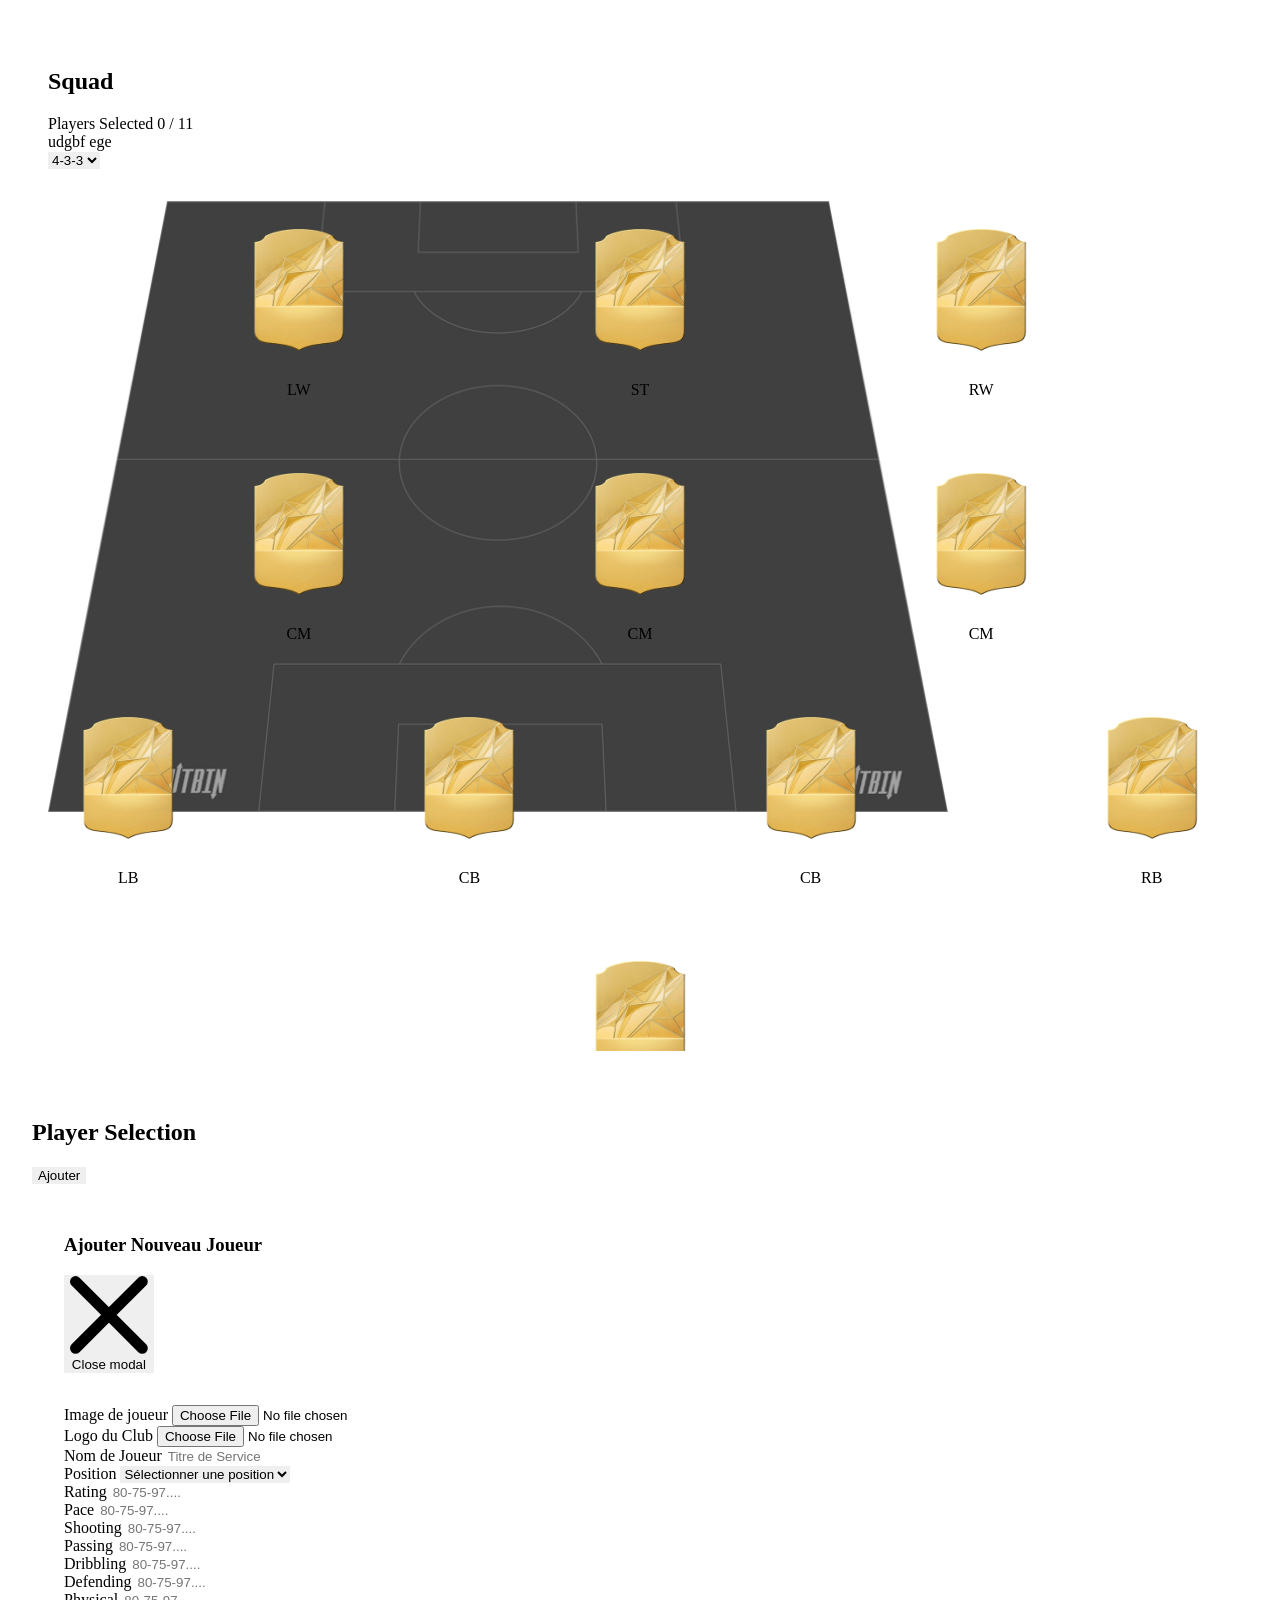
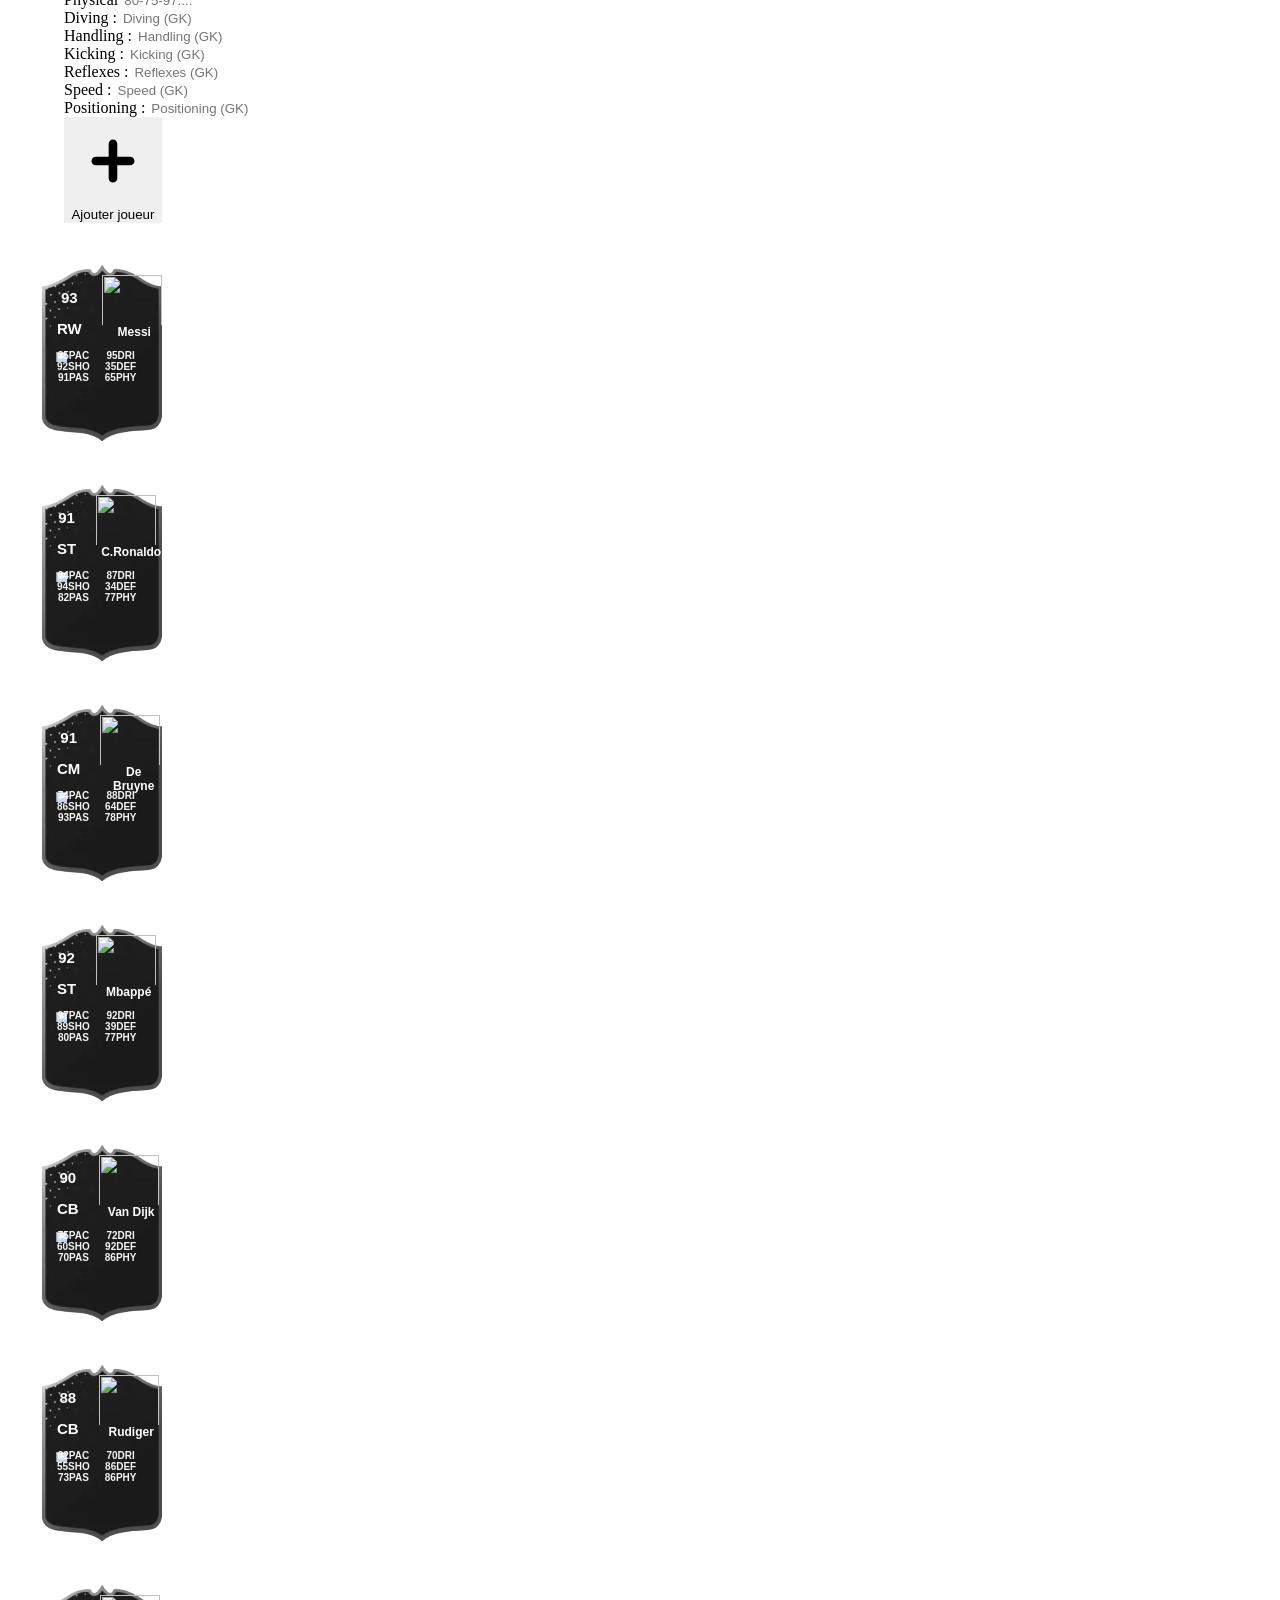
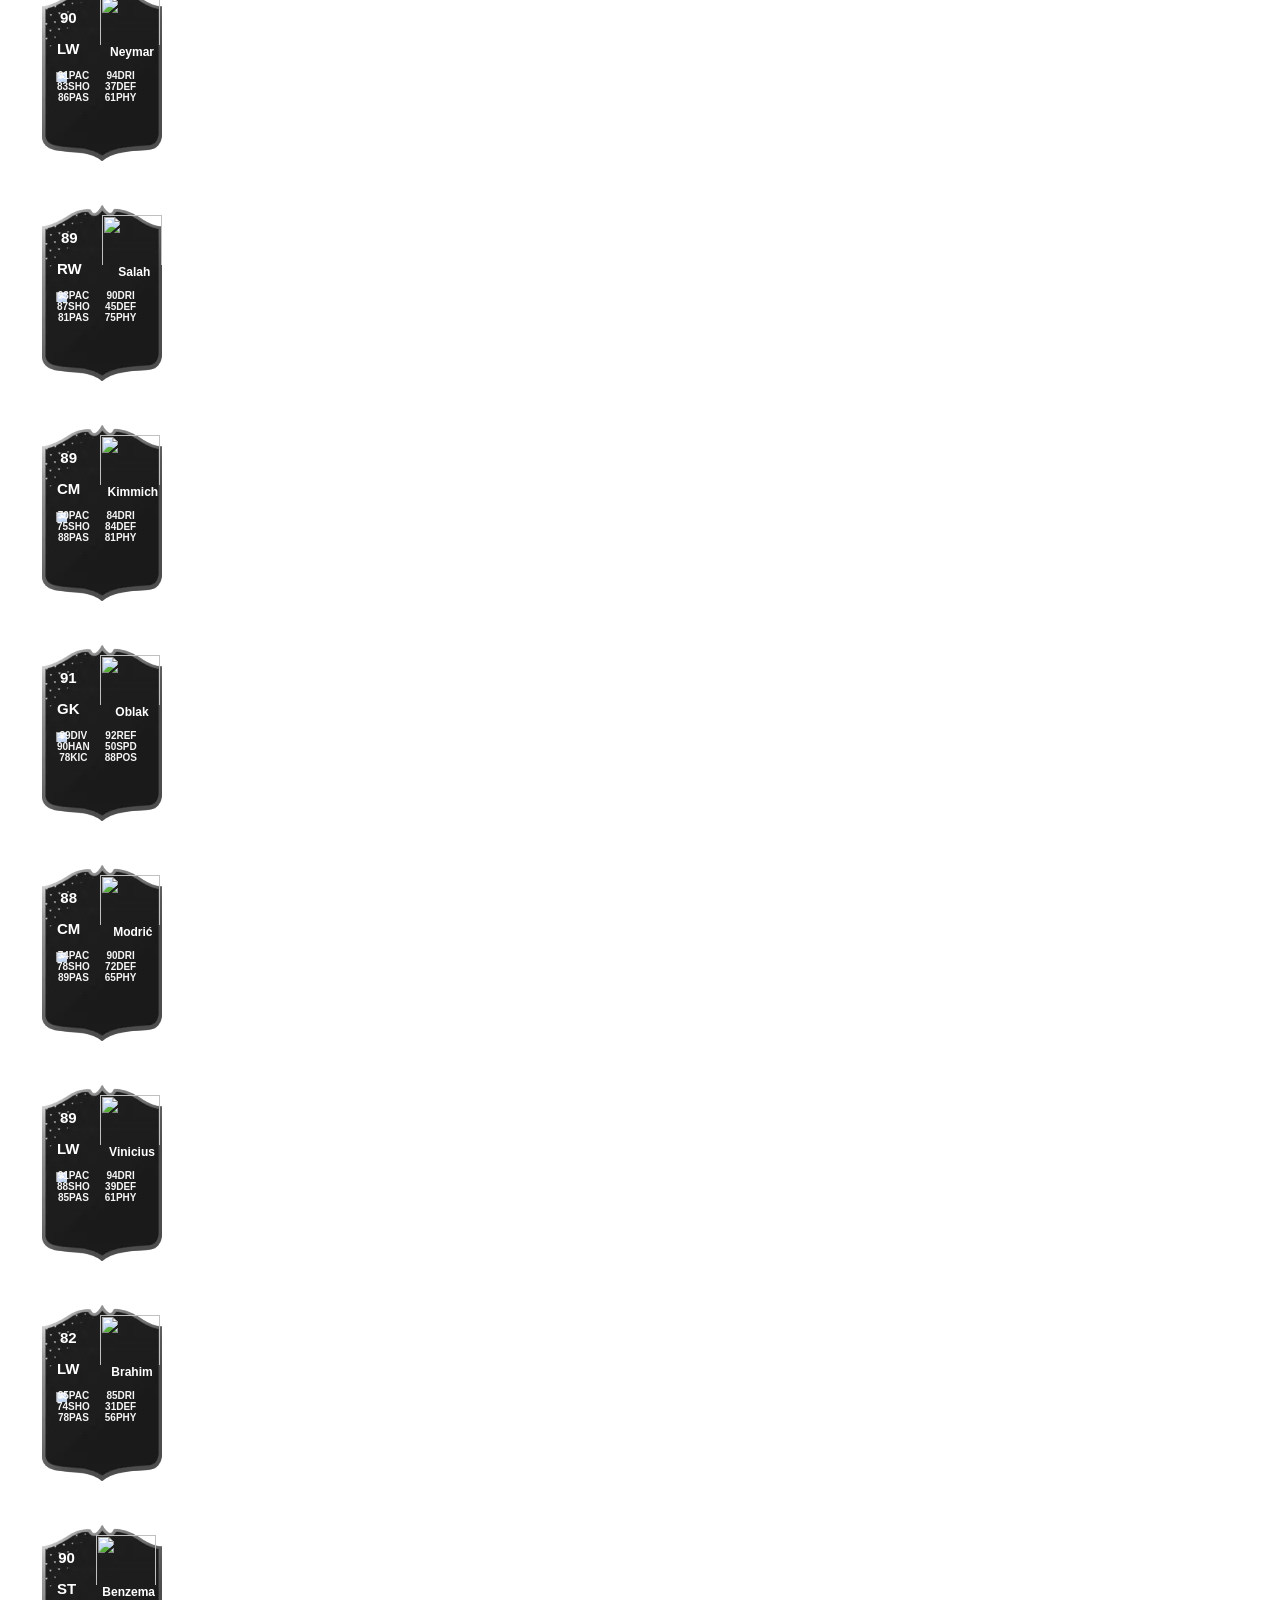
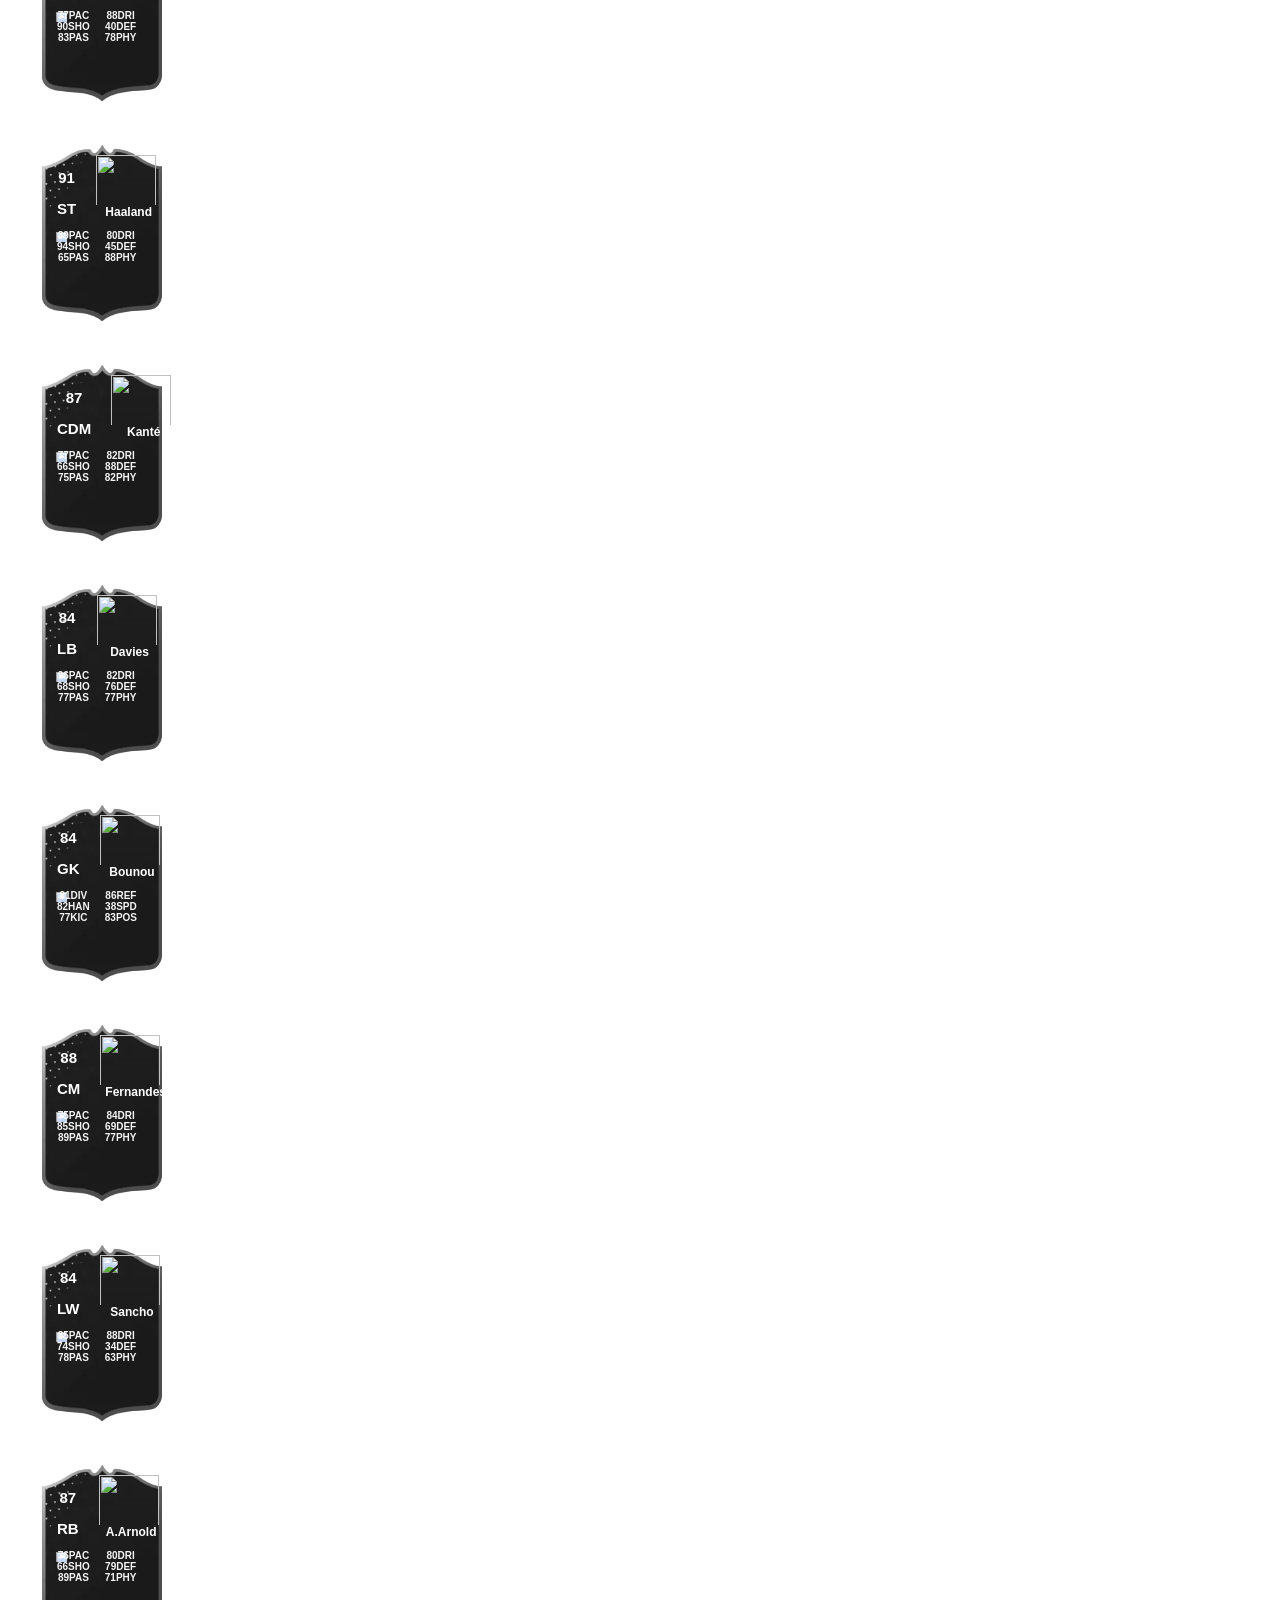
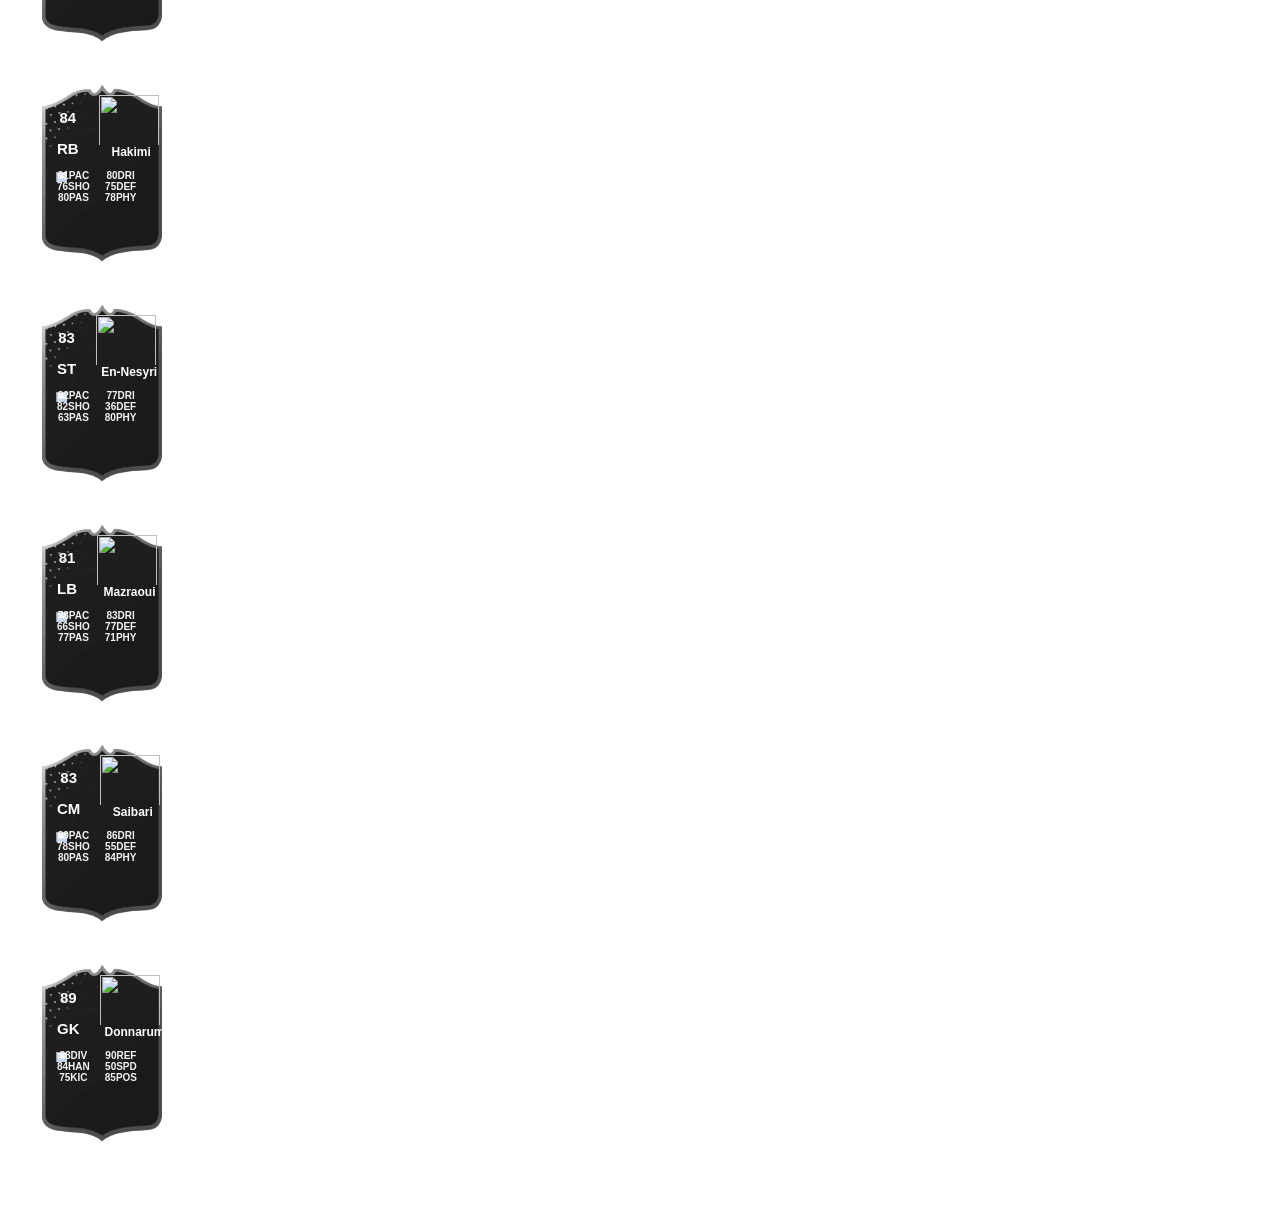
==== commit 4e16b623: "Faire quelque final modification" ====
--- a/src/assets/pages/FUT.html
+++ b/src/assets/pages/FUT.html
@@ -17,7 +17,7 @@
                   
                   <div class="flex-1 rounded-lg shadow-lg p-4">
                     
-                    <div class="bg-sky-400 p-4 rounded-lg text-white text-center mb-4">
+                    <div class="bg-white p-4 rounded-lg text-white text-center mb-4">
                       <h2 class="font-bold">Squad</h2>
                       <div class="flex justify-around mt-4">
                         <div>
@@ -170,11 +170,11 @@
                                      <div class="grid gap-4 mb-4 grid-cols-2">
                                        <div class="col-span-2">
                                            <label for="imagejoueur" class="block mb-2 text-sm font-medium text-gray-900 dark:text-white">Image de joueur</label>
-                                           <input type="url" name="imagejoueur" id="image-joueur" class="bg-gray-50 border border-gray-300 text-gray-900 text-sm rounded-lg focus:ring-primary-600 focus:border-primary-600 block w-full p-2.5 dark:bg-gray-600 dark:border-gray-500 dark:placeholder-gray-400 dark:text-white dark:focus:ring-primary-500 dark:focus:border-primary-500">
+                                           <input type="file" name="imagejoueur" id="image-joueur" class="bg-gray-50 border border-gray-300 text-gray-900 text-sm rounded-lg focus:ring-primary-600 focus:border-primary-600 block w-full p-2.5 dark:bg-gray-600 dark:border-gray-500 dark:placeholder-gray-400 dark:text-white dark:focus:ring-primary-500 dark:focus:border-primary-500">
                                        </div>
                                        <div class="col-span-2">
                                           <label for="logoclub" class="block mb-2 text-sm font-medium text-gray-900 dark:text-white">Logo du Club</label>
-                                          <input type="url" name="logo" id="logo" class="bg-gray-50 border border-gray-300 text-gray-900 text-sm rounded-lg focus:ring-primary-600 focus:border-primary-600 block w-full p-2.5 dark:bg-gray-600 dark:border-gray-500 dark:placeholder-gray-400 dark:text-white dark:focus:ring-primary-500 dark:focus:border-primary-500">
+                                          <input type="file" name="logo" id="logo" class="bg-gray-50 border border-gray-300 text-gray-900 text-sm rounded-lg focus:ring-primary-600 focus:border-primary-600 block w-full p-2.5 dark:bg-gray-600 dark:border-gray-500 dark:placeholder-gray-400 dark:text-white dark:focus:ring-primary-500 dark:focus:border-primary-500">
                                        </div>
                                        <div class="col-span-2">
                                           <label for="name" class="block mb-2 text-sm font-medium text-gray-900 dark:text-white">Nom de Joueur</label>
@@ -261,8 +261,8 @@
                           </div> 
                         
                     </div>
-                    <div class="overflow-y-scroll max-h-96" id="cards">
-                        <div id="card" class="player transition-all hover:scale-105 flex flex-row card">
+                    <div class="overflow-y-scroll h-[500px]" id="cards">
+                        <div id="card" class="player transition-all hover:scale-105 flex flex-row">
                             
                         </div>
                     </div>
--- a/src/assets/pages/st.css
+++ b/src/assets/pages/st.css
@@ -13,26 +13,8 @@
     display: block;
 
 }
-:root{
-    --tw-gradient-from: #3b82f6
-
-}
-
-
-
 .p-4 {
     padding: 1rem;
-}
-.to-white {
-    --tw-gradient-to: #fff var(--tw-gradient-to-position);
-}
-.from-blue-500 {
-    --tw-gradient-from: #3b82f6 var(--tw-gradient-from-position);
-    --tw-gradient-to: rgb(59 130 246 / 0) var(--tw-gradient-to-position);
-    --tw-gradient-stops: var(--tw-gradient-from), var(--tw-gradient-to);
-}
-.bg-gradient-to-b {
-    background-image: linear-gradient(to bottom, var(--tw-gradient-stops));
 }
 .min-h-screen {
     min-height: 100vh;
@@ -52,7 +34,7 @@
     height: 850px;
     place-items: center;
     grid-template-columns: repeat(7, 1fr);
-    grid-template-rows: repeat(7 , 1fr);
+    grid-template-rows: repeat(7, 1fr);
     grid-column-gap: 10px;
     grid-row-gap: 10px;
     overflow: hidden;
@@ -62,7 +44,6 @@
 .player {
     text-align: center;
     padding: 10px;
-    /* background-color: #ffcc00; */
     border-radius: 10px;
 }
 
@@ -87,43 +68,6 @@
 .player11 { grid-area: 1 / 2 / 2 / 3; } /* RW */
 
 
-
-
-
-/* .player1{
-    grid-area: 7/4/8/5;
-}
-.player2{
-    grid-area: 6/1/7/2;
-}
-.player3{
-    grid-area: 6/3/7/4;
-}
-.player4{
-    grid-area: 6/5/7/6;
-}
-.player5{
-    grid-area: 6/7/7/8;
-}
-.player6{
-    grid-area: 4/2/5/3;
-}
-.player7{
-    grid-area: 4/4/5/5;
-}
-.player8{
-    grid-area: 4/6/5/7;
-}
-.player9{
-    grid-area: 2/2/3/3;
-}
-.player10{
-    grid-area: 2/4/3/5;
-}
-.player11{
-    grid-area: 2/6/3/7;
-} */
-
 .players-container{
 
     flex-wrap: wrap;
@@ -133,13 +77,12 @@
 .card{
     background-image: url("../img/placeholder-card-normal.webp");
     background-size: 100%;
-    /* background: linear-gradient(145deg, #ffcc00, #ff9900); */
     height:220px;
     width:120px;
     background-repeat: no-repeat;
     font-family: "Oswald", sans-serif;
     font-optical-sizing: auto;
-    font-weight: normal;
+    font-weight: bold;
     font-style: normal;
     transition: transform 0.3s ease, box-shadow 0.3s ease;
 
@@ -147,7 +90,6 @@
 .card:hover {
     transform: scale(1.05);
     box-shadow: 0 4px 8px rgba(0, 0, 0, 0.2);
-    /* background: linear-gradient(145deg, #ff9900, #ffcc00); */
 }
 
 .card .first-section{
@@ -231,106 +173,6 @@
     padding-top: 30px;
 
 }
-
-/* For small screens, like mobile (max-width: 600px) */
-@media (max-width: 600px) {
-    .card {
-        width: 100%; /* Full width for small screens */
-        height: auto; /* Auto height */
-        grid-template-columns: 1fr; /* 1 column layout for mobile */
-    }
-
-    .card .first-section {
-        height: auto; /* Adjust the height of the first section */
-    }
-
-    .card .image-name img {
-        width: 50px; /* Smaller image size on mobile */
-        height: 50px;
-    }
-
-    .card .first-section .position-rating {
-        flex-direction: row; /* Position ratings side-by-side on mobile */
-        padding-top: 10px;
-    }
-
-    .card .first-section .position-rating h1 {
-        font-size: 12px; /* Adjust font size for smaller screens */
-    }
-
-    .card .informations {
-        grid-template-columns: 1fr; /* Stack the information section on top */
-        padding-left: 10px;
-        padding-top: 10px;
-    }
-
-    .card .informations h1 {
-        font-size: 8px; /* Smaller text size */
-    }
-}
-
-@media (min-width: 600px) and (max-width: 1024px) {
-    .card {
-        grid-template-columns: repeat(2, 1fr); 
-    }
-
-    .card .image-name img {
-        width: 55px; 
-        height: 55px;
-    }
-
-    .card .first-section .position-rating h1 {
-        font-size: 14px; 
-    }
-
-    .card .informations {
-        grid-template-columns: repeat(2, 1fr);
-        padding-left: 15px;
-    }
-
-    .card .informations h1 {
-        font-size: 9px;
-    }
-}
-
-@media (max-width: 768px) {
-    .squad_builder {
-        grid-template-columns: repeat(4, 1fr);
-    }
-    .card {
-        width: 90px;
-        height: 180px;
-    }
-}
-
 .container {
     text-align: center;
-}
-
-/* Style du bouton */
-.btn {
-    background-color: #4CAF50; /* Couleur initiale du bouton */
-    color: white; /* Texte blanc */
-    border: none;
-    padding: 15px 32px; /* Taille du bouton */
-    text-align: center;
-    text-decoration: none;
-    display: inline-block;
-    font-size: 16px;
-    margin: 4px 2px;
-    cursor: pointer;
-    border-radius: 8px; /* Coins arrondis */
-    transition: background-color 0.3s ease;
-}
-
-/* Effet au survol */
-.btn:hover {
-    background-color: #45a049;
-}
-
-/* Message d'info après avoir cliqué sur le bouton */
-#message {
-    font-size: 18px;
-    color: #333;
-    font-weight: bold;
 }
